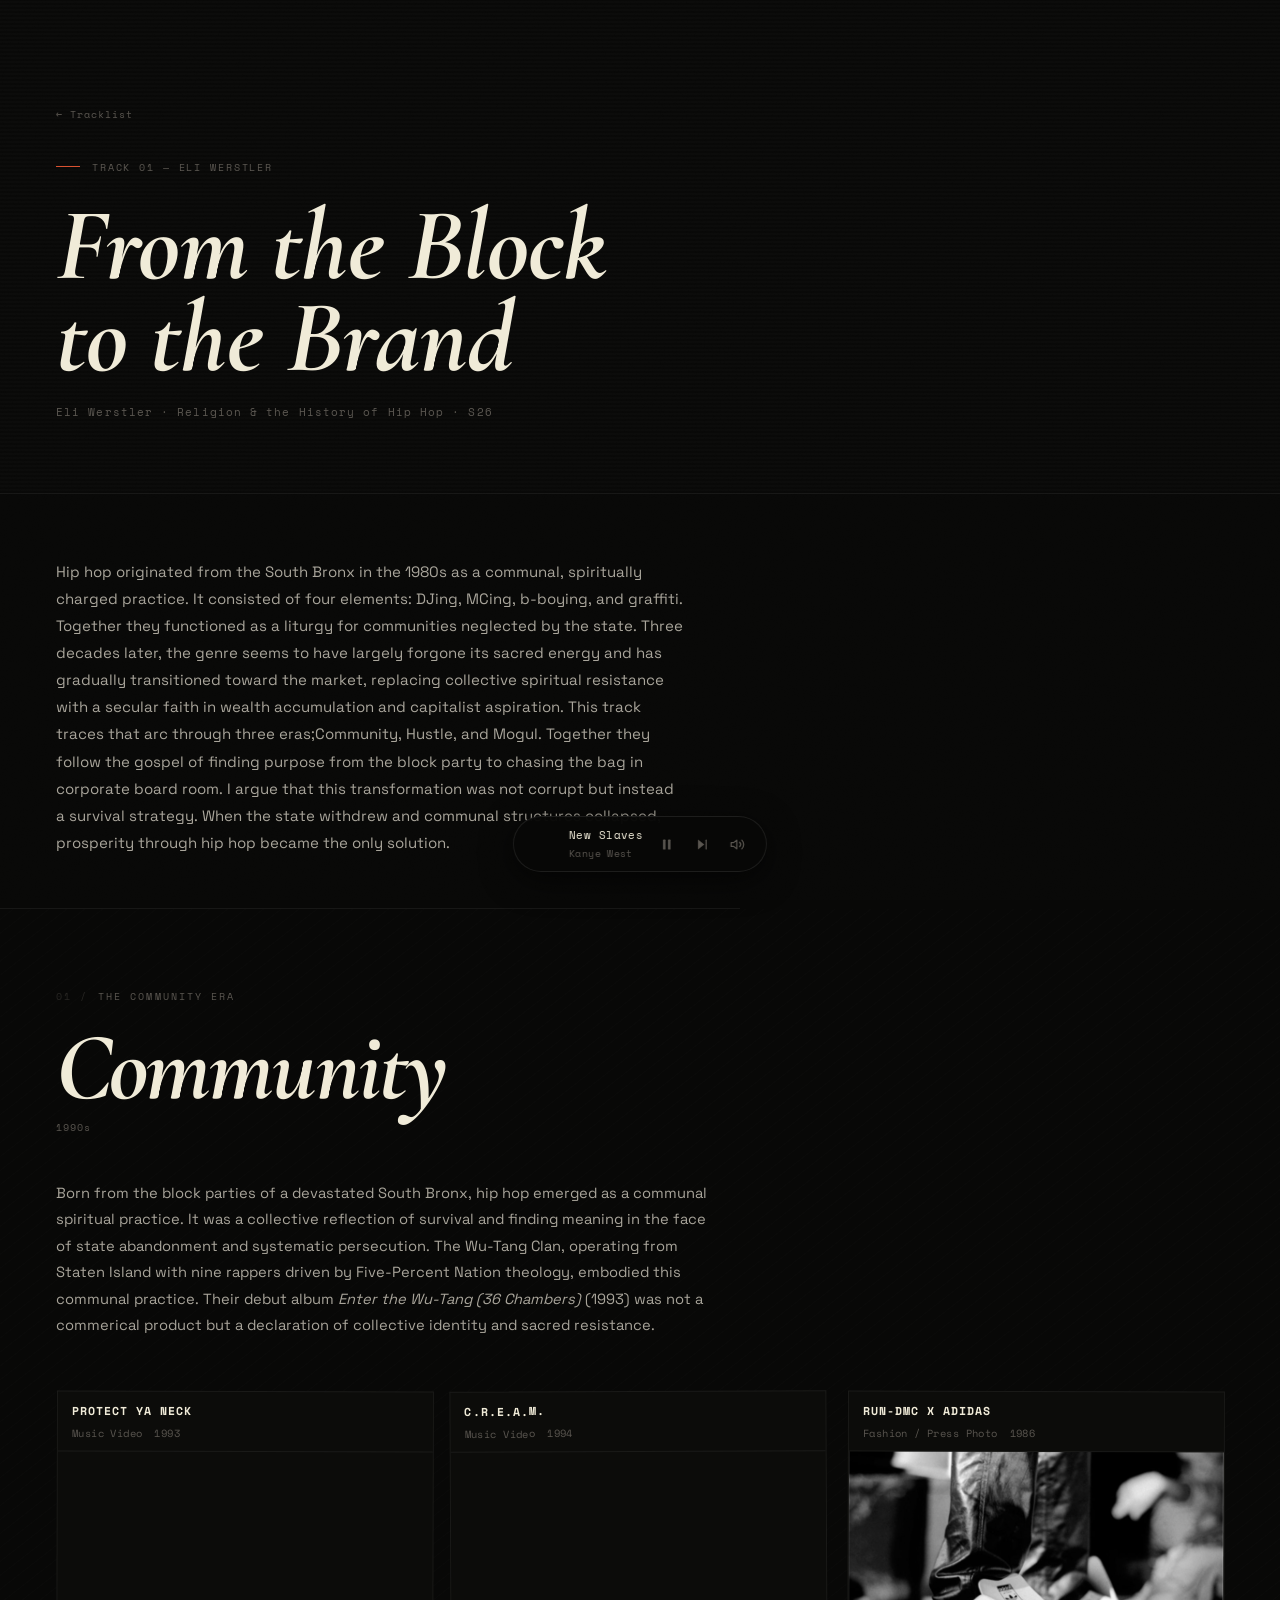
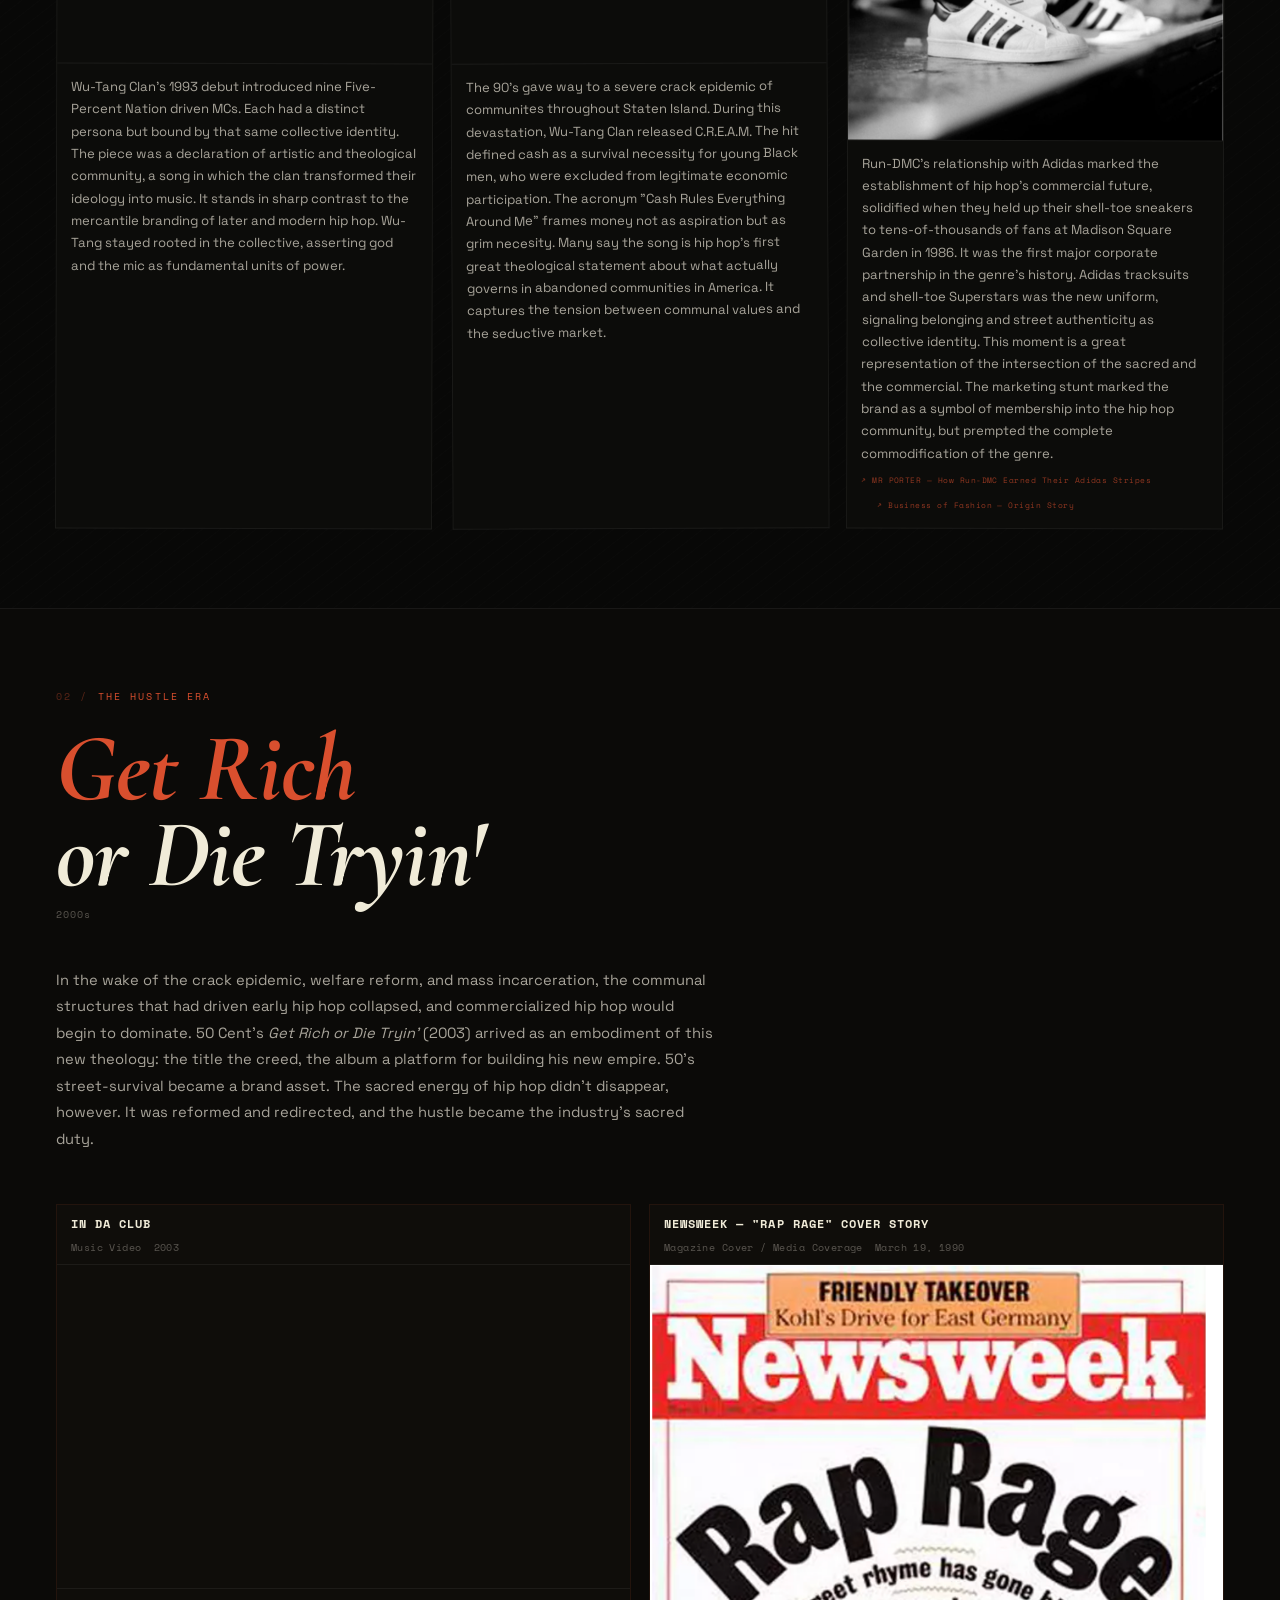
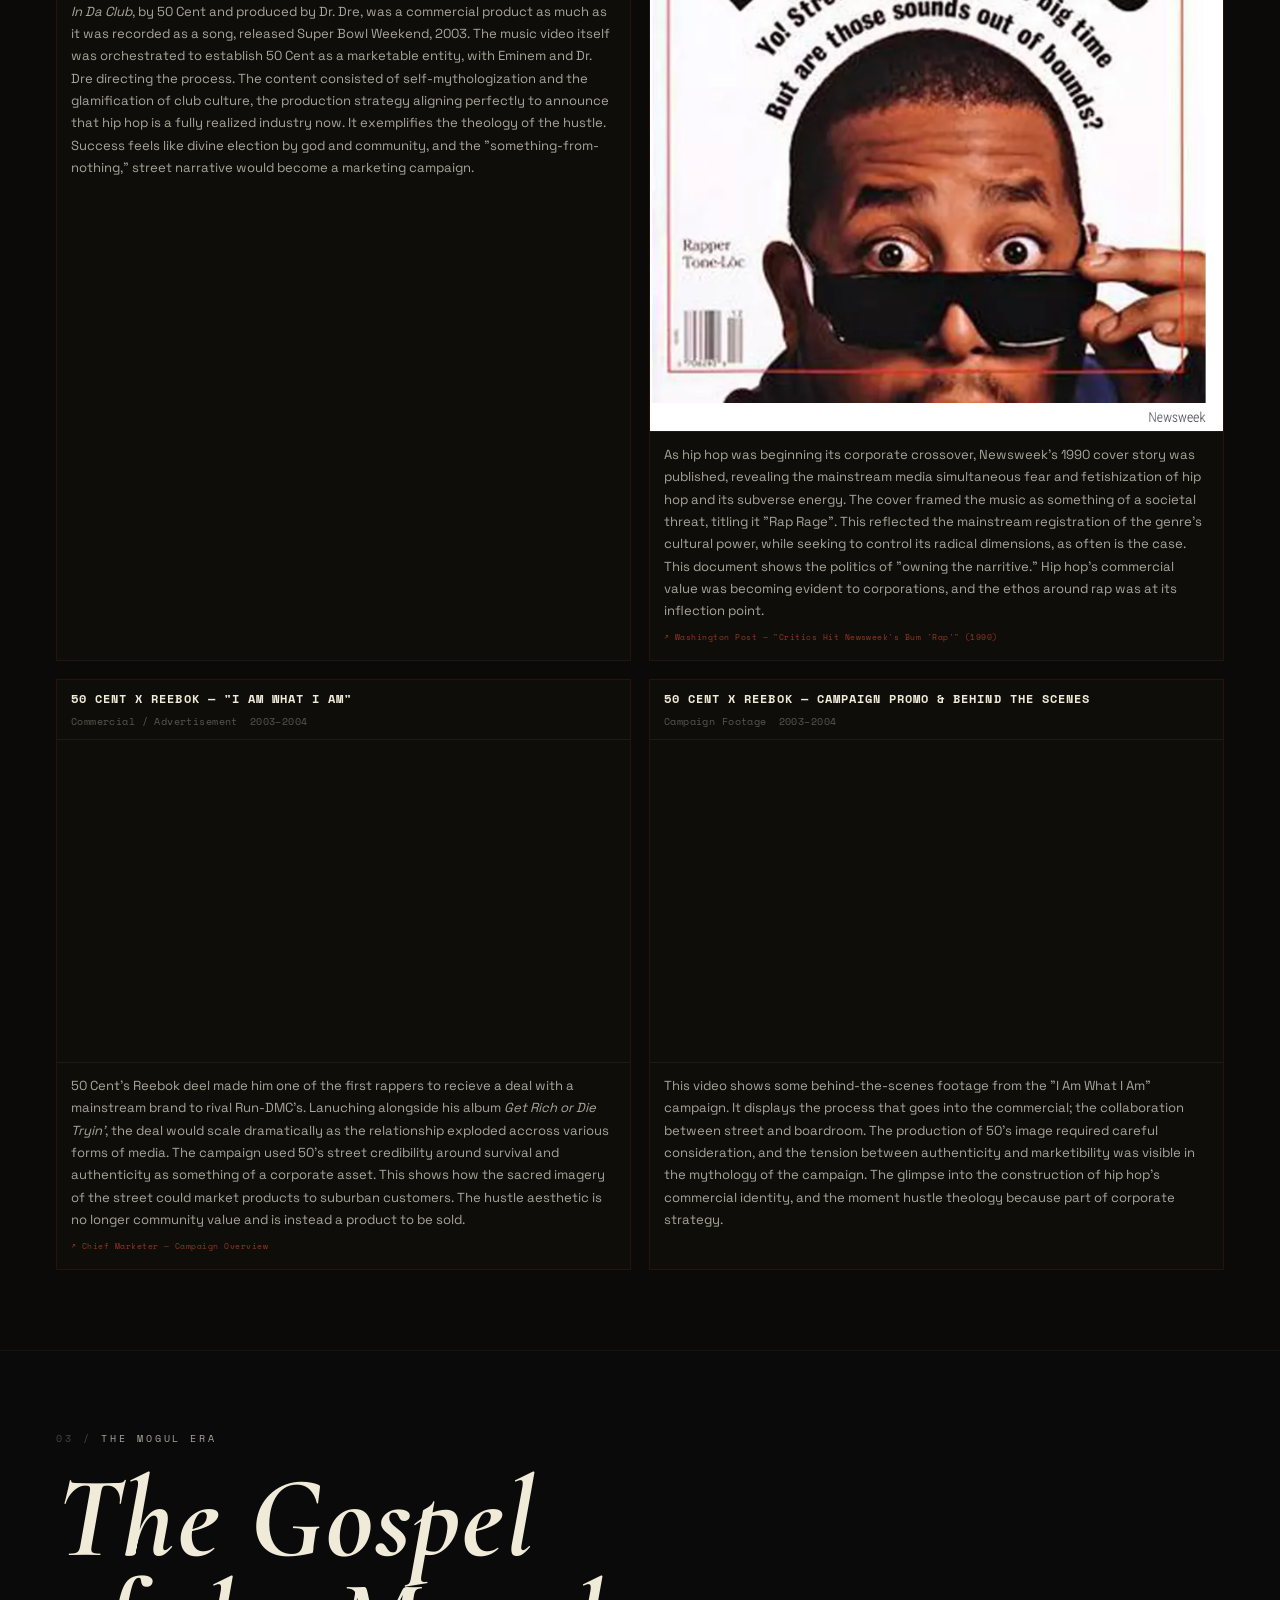
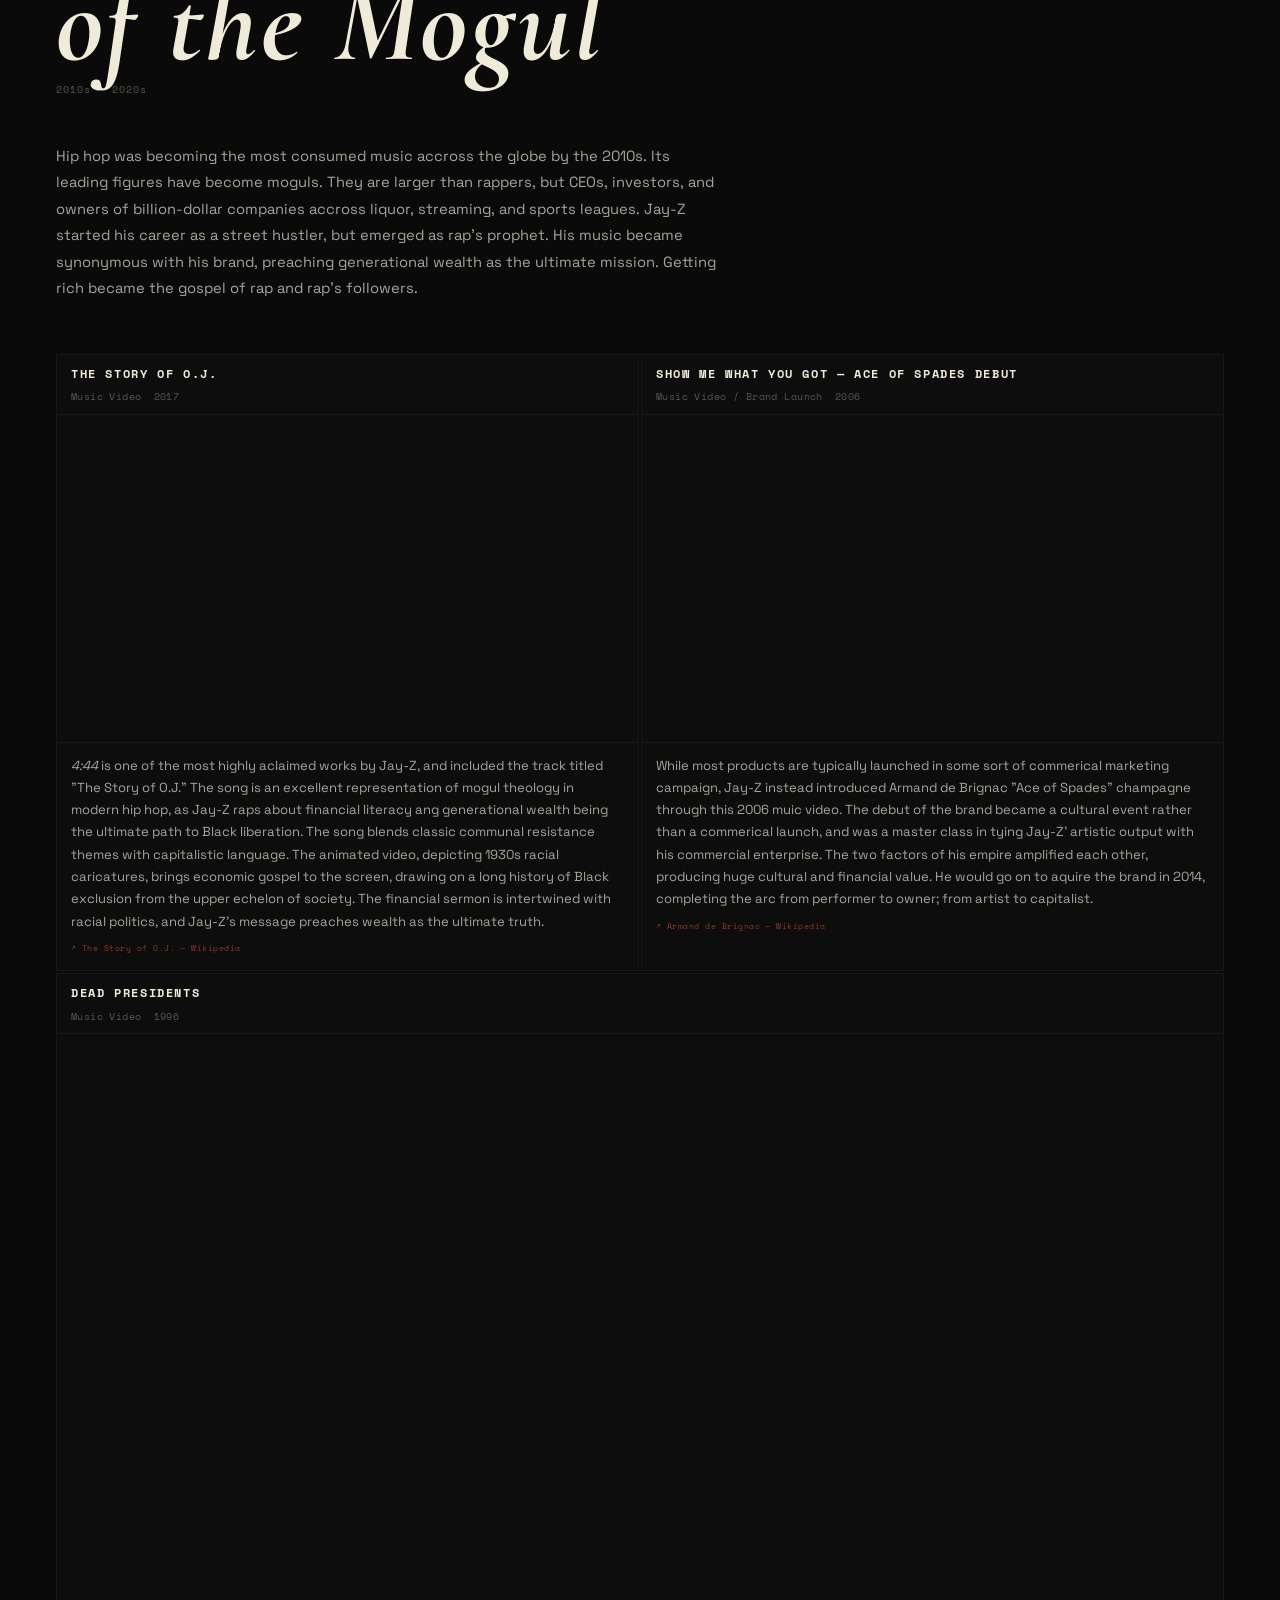
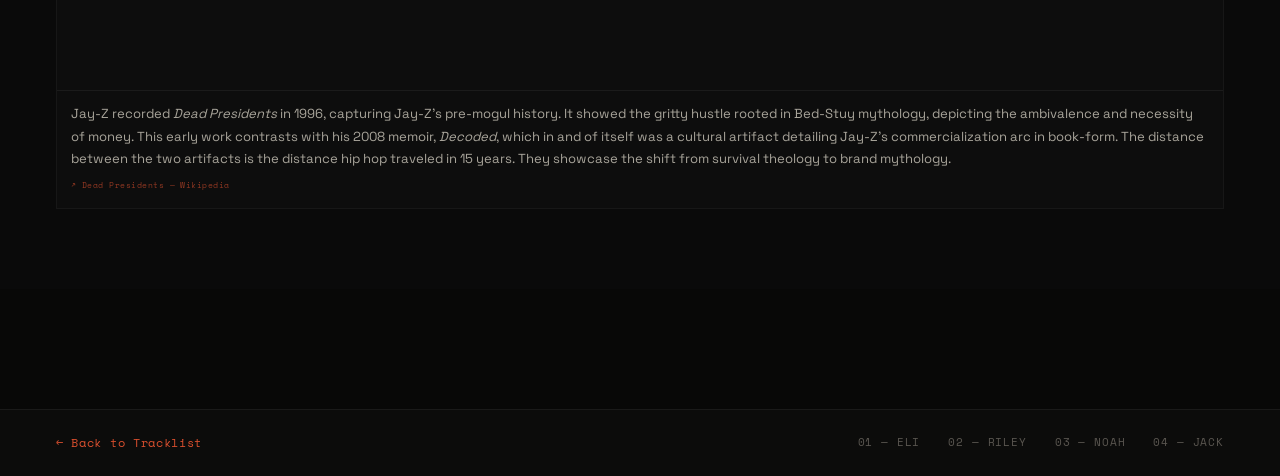
==== eli.html @ 15f06a61 "rewrite" ====
<!DOCTYPE html>
<html lang="en">
<head>
  <meta charset="UTF-8">
  <meta name="viewport" content="width=device-width, initial-scale=1.0">
  <title>Eli Werstler — Value &amp; Values in Hip Hop</title>
  <link rel="preconnect" href="https://fonts.googleapis.com">
  <link rel="preconnect" href="https://fonts.gstatic.com" crossorigin>
  <link href="https://fonts.googleapis.com/css2?family=Cormorant+Garamond:ital,wght@0,400;0,600;0,700;1,300;1,400;1,600;1,700&family=Space+Grotesk:wght@300;400;500;600;700&family=Space+Mono:wght@400;700&display=swap" rel="stylesheet">
  <link rel="stylesheet" href="style.css">
  <link rel="stylesheet" href="eli.css?v=2">
</head>
<body>

  <!-- PAGE HEADER -->
  <header class="chapter-header">
    <a href="index.html" class="nav-back-top">← Tracklist</a>
    <p class="chapter-eyebrow">Track 01 — Eli Werstler</p>
    <h1 class="chapter-title">From the Block<br>to the Brand</h1>
    <p class="chapter-author">Eli Werstler · Religion &amp; the History of Hip Hop · S26</p>
  </header>

  <!-- INTRO -->
  <section class="chapter-intro" style="padding:64px 56px 52px;max-width:740px;border-bottom:1px solid var(--border);">
    <p class="intro-text" style="font-size:0.94em;line-height:1.8;color:var(--text-2);">
      Hip hop originated from the South Bronx in the 1980s as a communal, spiritually charged practice. It consisted of four elements: DJing, MCing, b-boying, and graffiti. Together they functioned as a liturgy for communities neglected by the state. Three decades later, the genre seems to have largely forgone its sacred energy and has gradually transitioned toward the market, replacing collective spiritual resistance with a secular faith in wealth accumulation and capitalist aspiration. This track traces that arc through three eras;Community, Hustle, and Mogul. Together they follow the gospel of finding purpose from the block party to chasing the bag in corporate board room. I argue that this transformation was not corrupt but instead a survival strategy. When the state withdrew and communal structures collapsed, prosperity through hip hop became the only solution.
    </p>
  </section>

  <!-- ERAS CONTAINER -->
  <div class="eras-container">

    <!-- ================================================
         ERA 1 — COMMUNITY (1990s)
         Raw, gritty, street-level
         ================================================ -->
    <section class="era era-community" id="era-community"
             data-audio="audio/era1.mp3"
             data-track-name="C.R.E.A.M."
             data-track-artist="Wu-Tang Clan">

      <p class="era-label"><span class="era-num">01 /</span> The Community Era</p>
      <h2 class="era-heading">Community</h2>
      <p class="era-decade">1990s</p>

      <div class="era-intro">
        <p style="font-size:0.92em;line-height:1.8;color:var(--text-2);">
          Born from the block parties of a devastated South Bronx, hip hop emerged as a communal spiritual practice. It was a collective reflection of survival and finding meaning in the face of state abandonment and systematic persecution. The Wu-Tang Clan, operating from Staten Island with nine rappers driven by Five-Percent Nation theology, embodied this communal practice. Their debut album <em>Enter the Wu-Tang (36 Chambers)</em> (1993) was not a commerical product but a declaration of collective identity and sacred resistance.
        </p>
      </div>

      <div class="era-artifacts">

        <!-- Artifact 1.1 — Protect Ya Neck -->
        <div class="artifact-slot artifact-video">
          <div class="artifact-meta">
            <p class="artifact-title">Protect Ya Neck</p>
            <div class="artifact-sub">
              <span class="artifact-type">Music Video</span>
              <span class="artifact-date">1993</span>
            </div>
          </div>
          <div class="artifact-media">
            <div style="position:relative;padding-bottom:56.25%;height:0;overflow:hidden;">
              <iframe style="position:absolute;top:0;left:0;width:100%;height:100%;"
                src="https://www.youtube.com/embed/zBvq89kugys"
                frameborder="0"
                allow="accelerometer; autoplay; clipboard-write; encrypted-media; gyroscope; picture-in-picture"
                allowfullscreen></iframe>
            </div>
          </div>
          <div class="artifact-annotation">
            <p>Wu-Tang Clan's 1993 debut introduced nine Five-Percent Nation driven MCs. Each had a distinct persona but bound by that same collective identity. The piece was a declaration of artistic and theological community, a song in which the clan transformed their ideology into music. It stands in sharp contrast to the mercantile branding of later and modern hip hop. Wu-Tang stayed rooted in the collective, asserting god and the mic as fundamental units of power.</p>
          </div>
        </div>

        <!-- Artifact 1.2 — C.R.E.A.M. -->
        <div class="artifact-slot artifact-video">
          <div class="artifact-meta">
            <p class="artifact-title">C.R.E.A.M.</p>
            <div class="artifact-sub">
              <span class="artifact-type">Music Video</span>
              <span class="artifact-date">1994</span>
            </div>
          </div>
          <div class="artifact-media">
            <div style="position:relative;padding-bottom:56.25%;height:0;overflow:hidden;">
              <iframe style="position:absolute;top:0;left:0;width:100%;height:100%;"
                src="https://www.youtube.com/embed/PBwAxmrE194"
                frameborder="0"
                allow="accelerometer; autoplay; clipboard-write; encrypted-media; gyroscope; picture-in-picture"
                allowfullscreen></iframe>
            </div>
          </div>
          <div class="artifact-annotation">
            <p>The 90's gave way to a severe crack epidemic of communites throughout Staten Island. During this devastation, Wu-Tang Clan released C.R.E.A.M. The hit defined cash as a survival necessity for young Black men, who were excluded from legitimate economic participation. The acronym "Cash Rules Everything Around Me" frames money not as aspiration but as grim necesity. Many say the song is hip hop's first great theological statement about what actually governs in abandoned communities in America. It captures the tension between communal values and the seductive market.</p>
          </div>
        </div>

        <!-- Artifact 1.3 — Run-DMC x Adidas -->
        <div class="artifact-slot artifact-image">
          <div class="artifact-meta">
            <p class="artifact-title">Run-DMC x Adidas</p>
            <div class="artifact-sub">
              <span class="artifact-type">Fashion / Press Photo</span>
              <span class="artifact-date">1986</span>
            </div>
          </div>
          <div class="artifact-media">
            <img src="eli_images/RunDMCXAdidas.png" alt="Run-DMC wearing Adidas tracksuits and shell-toe Superstars, 1986">
          </div>
          <div class="artifact-annotation">
            <p>Run-DMC's relationship with Adidas marked the establishment of hip hop's commercial future, solidified when they held up their shell-toe sneakers to tens-of-thousands of fans at Madison Square Garden in 1986. It was the first major corporate partnership in the genre's history. Adidas tracksuits and shell-toe Superstars was the new uniform, signaling belonging and street authenticity as collective identity. This moment is a great representation of the intersection of the sacred and the commercial. The marketing stunt marked the brand as a symbol of membership into the hip hop community, but prempted the complete commodification of the genre.</p>
            <a href="https://www.mrporter.com/en-us/journal/lifestyle/how-run-dmc-earned-their-adidas-stripes-826882" class="artifact-ext" target="_blank" rel="noopener">↗ MR PORTER — How Run-DMC Earned Their Adidas Stripes</a>
            <a href="https://www.businessoffashion.com/videos/news-analysis/run-d-m-c-s-adidas-birth-hip-hop-sneaker-culture/" class="artifact-ext" target="_blank" rel="noopener">↗ Business of Fashion — Origin Story</a>
          </div>
        </div>

      </div><!-- /era-artifacts -->
    </section>


    <!-- ================================================
         ERA 2 — HUSTLE (2000s)
         Transitional — energy, ambition, color emerging
         ================================================ -->
    <section class="era era-hustle" id="era-hustle"
             data-audio="audio/era2.mp3"
             data-track-name="In Da Club"
             data-track-artist="50 Cent">

      <p class="era-label"><span class="era-num">02 /</span> The Hustle Era</p>
      <h2 class="era-heading"><em>Get Rich</em><br>or Die Tryin'</h2>
      <p class="era-decade">2000s</p>

      <div class="era-intro">
        <p style="font-size:0.92em;line-height:1.8;color:var(--text-2);">
          In the wake of the crack epidemic, welfare reform, and mass incarceration, the communal structures that had driven early hip hop collapsed, and commercialized hip hop would begin to dominate. 50 Cent's <em>Get Rich or Die Tryin'</em> (2003) arrived as an embodiment of this new theology: the title the creed, the album a platform for building his new empire. 50's street-survival became a brand asset. The sacred energy of hip hop didn't disappear, however. It was reformed and redirected, and the hustle became the industry's sacred duty.
        </p>
      </div>

      <div class="era-artifacts">

        <!-- Artifact 2.1 — In Da Club -->
        <div class="artifact-slot artifact-video">
          <div class="artifact-meta">
            <p class="artifact-title">In Da Club</p>
            <div class="artifact-sub">
              <span class="artifact-type">Music Video</span>
              <span class="artifact-date">2003</span>
            </div>
          </div>
          <div class="artifact-media">
            <div style="position:relative;padding-bottom:56.25%;height:0;overflow:hidden;">
              <iframe style="position:absolute;top:0;left:0;width:100%;height:100%;"
                src="https://www.youtube.com/embed/N250fUEO2Vs"
                frameborder="0"
                allow="accelerometer; autoplay; clipboard-write; encrypted-media; gyroscope; picture-in-picture"
                allowfullscreen></iframe>
            </div>
          </div>
          <div class="artifact-annotation">
            <p><em>In Da Club</em>, by 50 Cent and produced by Dr. Dre, was a commercial product as much as it was recorded as a song, released Super Bowl Weekend, 2003. The music video itself was orchestrated to establish 50 Cent as a marketable entity, with Eminem and Dr. Dre directing the process. The content consisted of self-mythologization and the glamification of club culture, the production strategy aligning perfectly to announce that hip hop is a fully realized industry now. It exemplifies the theology of the hustle. Success feels like divine election by god and community, and the "something-from-nothing," street narrative would become a marketing campaign.</p>
          </div>
        </div>

        <!-- Artifact 2.2 — Newsweek "Rap Rage" Cover -->
        <div class="artifact-slot artifact-image">
          <div class="artifact-meta">
            <p class="artifact-title">Newsweek — "Rap Rage" Cover Story</p>
            <div class="artifact-sub">
              <span class="artifact-type">Magazine Cover / Media Coverage</span>
              <span class="artifact-date">March 19, 1990</span>
            </div>
          </div>
          <div class="artifact-media">
            <img src="eli_images/RapRage.png" alt="Newsweek Rap Rage cover, March 1990">
          </div>
          <div class="artifact-annotation">
            <p>As hip hop was beginning its corporate crossover, Newsweek's 1990 cover story was published, revealing the mainstream media simultaneous fear and fetishization of hip hop and its subverse energy. The cover framed the music as something of a societal threat, titling it "Rap Rage". This reflected the mainstream registration of the genre's cultural power, while seeking to control its radical dimensions, as often is the case. This document shows the politics of "owning the narritive." Hip hop's commercial value was becoming evident to corporations, and the ethos around rap was at its inflection point.</p>
            <a href="https://www.washingtonpost.com/archive/lifestyle/1990/03/28/critics-hit-newsweeks-bum-rap/b44b6617-186d-47e4-908c-7482ee512b22/" class="artifact-ext" target="_blank" rel="noopener">↗ Washington Post — "Critics Hit Newsweek's Bum 'Rap'" (1990)</a>
          </div>
        </div>

        <!-- Artifact 2.3 — Reebok "I Am What I Am" Commercial -->
        <div class="artifact-slot artifact-video">
          <div class="artifact-meta">
            <p class="artifact-title">50 Cent x Reebok — "I Am What I Am"</p>
            <div class="artifact-sub">
              <span class="artifact-type">Commercial / Advertisement</span>
              <span class="artifact-date">2003–2004</span>
            </div>
          </div>
          <div class="artifact-media">
            <div style="position:relative;padding-bottom:56.25%;height:0;overflow:hidden;">
              <iframe style="position:absolute;top:0;left:0;width:100%;height:100%;"
                src="https://www.youtube.com/embed/DM1dl4wQi88"
                frameborder="0"
                allow="accelerometer; autoplay; clipboard-write; encrypted-media; gyroscope; picture-in-picture"
                allowfullscreen></iframe>
            </div>
          </div>
          <div class="artifact-annotation">
            <p>50 Cent's Reebok deel made him one of the first rappers to recieve a deal with a mainstream brand to rival Run-DMC's. Lanuching alongside his album <em>Get Rich or Die Tryin'</em>, the deal would scale dramatically as the relationship exploded accross various forms of media. The campaign used 50's street credibility around survival and authenticity as something of a corporate asset. This shows how the sacred imagery of the street could market products to suburban customers. The hustle aesthetic is no longer community value and is instead a product to be sold.</p>
            <a href="https://www.chiefmarketer.com/reebok-launches-i-am-what-i-am-campaign/" class="artifact-ext" target="_blank" rel="noopener">↗ Chief Marketer — Campaign Overview</a>
          </div>
        </div>

        <!-- Artifact 2.4 — Reebok BTS / Promo Footage -->
        <div class="artifact-slot artifact-video">
          <div class="artifact-meta">
            <p class="artifact-title">50 Cent x Reebok — Campaign Promo &amp; Behind the Scenes</p>
            <div class="artifact-sub">
              <span class="artifact-type">Campaign Footage</span>
              <span class="artifact-date">2003–2004</span>
            </div>
          </div>
          <div class="artifact-media">
            <div style="position:relative;padding-bottom:56.25%;height:0;overflow:hidden;">
              <iframe style="position:absolute;top:0;left:0;width:100%;height:100%;"
                src="https://www.youtube.com/embed/1NtPL6DxCqs"
                frameborder="0"
                allow="accelerometer; autoplay; clipboard-write; encrypted-media; gyroscope; picture-in-picture"
                allowfullscreen></iframe>
            </div>
          </div>
          <div class="artifact-annotation">
            <p>This video shows some behind-the-scenes footage from the "I Am What I Am" campaign. It displays the process that goes into the commercial; the collaboration between street and boardroom. The production of 50's image required careful consideration, and the tension between authenticity and marketibility was visible in the mythology of the campaign. The glimpse into the construction of hip hop's commercial identity, and the moment hustle theology because part of corporate strategy.</p>
          </div>
        </div>

      </div><!-- /era-artifacts -->
    </section>


    <!-- ================================================
         ERA 3 — MOGUL (2010s–2020s)
         Sleek, corporate, polished — page has commercialized
         ================================================ -->
    <section class="era era-mogul" id="era-mogul"
             data-audio="audio/era3.mp3"
             data-track-name="The Story of O.J."
             data-track-artist="Jay-Z">

      <p class="era-label"><span class="era-num">03 /</span> The Mogul Era</p>
      <h2 class="era-heading">The Gospel<br>of the Mogul</h2>
      <p class="era-decade">2010s – 2020s</p>

      <div class="era-intro">
        <p style="font-size:0.92em;line-height:1.8;color:var(--text-2);">
          Hip hop was becoming the most consumed music accross the globe by the 2010s. Its leading figures have become moguls. They are larger than rappers, but CEOs, investors, and owners of billion-dollar companies accross liquor, streaming, and sports leagues. Jay-Z started his career as a street hustler, but emerged as rap's prophet. His music became synonymous with his brand, preaching generational wealth as the ultimate mission. Getting rich became the gospel of rap and rap's followers.
        </p>
      </div>

      <div class="era-artifacts">

        <!-- Artifact 3.1 — The Story of O.J. -->
        <div class="artifact-slot artifact-video">
          <div class="artifact-meta">
            <p class="artifact-title">The Story of O.J.</p>
            <div class="artifact-sub">
              <span class="artifact-type">Music Video</span>
              <span class="artifact-date">2017</span>
            </div>
          </div>
          <div class="artifact-media">
            <div style="position:relative;padding-bottom:56.25%;height:0;overflow:hidden;">
              <iframe style="position:absolute;top:0;left:0;width:100%;height:100%;"
                src="https://www.youtube.com/embed/RM7lw0Ovzq0"
                frameborder="0"
                allow="accelerometer; autoplay; clipboard-write; encrypted-media; gyroscope; picture-in-picture"
                allowfullscreen></iframe>
            </div>
          </div>
          <div class="artifact-annotation">
            <p><em>4:44</em> is one of the most highly aclaimed works by Jay-Z, and included the track titled "The Story of O.J." The song is an excellent representation of mogul theology in modern hip hop, as Jay-Z raps about financial literacy ang generational wealth being the ultimate path to Black liberation. The song blends classic communal resistance themes with capitalistic language. The animated video, depicting 1930s racial caricatures, brings economic gospel to the screen, drawing on a long history of Black exclusion from the upper echelon of society. The financial sermon is intertwined with racial politics, and Jay-Z's message preaches wealth as the ultimate truth.</p>
            <a href="https://en.wikipedia.org/wiki/The_Story_of_O.J." class="artifact-ext" target="_blank" rel="noopener">↗ The Story of O.J. — Wikipedia</a>
          </div>
        </div>

        <!-- Artifact 3.2 — "Show Me What You Got" / Ace of Spades debut -->
        <div class="artifact-slot artifact-video">
          <div class="artifact-meta">
            <p class="artifact-title">Show Me What You Got — Ace of Spades Debut</p>
            <div class="artifact-sub">
              <span class="artifact-type">Music Video / Brand Launch</span>
              <span class="artifact-date">2006</span>
            </div>
          </div>
          <div class="artifact-media">
            <div style="position:relative;padding-bottom:56.25%;height:0;overflow:hidden;">
              <iframe style="position:absolute;top:0;left:0;width:100%;height:100%;"
                src="https://www.youtube.com/embed/FS4U-HAHwps"
                frameborder="0"
                allow="accelerometer; autoplay; clipboard-write; encrypted-media; gyroscope; picture-in-picture"
                allowfullscreen></iframe>
            </div>
          </div>
          <div class="artifact-annotation">
            <p>While most products are typically launched in some sort of commerical marketing campaign, Jay-Z instead introduced Armand de Brignac "Ace of Spades" champagne through this 2006 muic video. The debut of the brand became a cultural event rather than a commerical launch, and was a master class in tying Jay-Z' artistic output with his commercial enterprise. The two factors of his empire amplified each other, producing huge cultural and financial value. He would go on to aquire the brand in 2014, completing the arc from performer to owner; from artist to capitalist.</p>
            <a href="https://en.wikipedia.org/wiki/Armand_de_Brignac" class="artifact-ext" target="_blank" rel="noopener">↗ Armand de Brignac — Wikipedia</a>
          </div>
        </div>

        <!-- Artifact 3.3 — Dead Presidents -->
        <div class="artifact-slot artifact-video" style="grid-column: 1 / -1;">
          <div class="artifact-meta">
            <p class="artifact-title">Dead Presidents</p>
            <div class="artifact-sub">
              <span class="artifact-type">Music Video</span>
              <span class="artifact-date">1996</span>
            </div>
          </div>
          <div class="artifact-media">
            <div style="position:relative;padding-bottom:56.25%;height:0;overflow:hidden;">
              <iframe style="position:absolute;top:0;left:0;width:100%;height:100%;"
                src="https://www.youtube.com/embed/hCKXOgHmWhQ"
                frameborder="0"
                allow="accelerometer; autoplay; clipboard-write; encrypted-media; gyroscope; picture-in-picture"
                allowfullscreen></iframe>
            </div>
          </div>
          <div class="artifact-annotation">
            <p> Jay-Z recorded <em>Dead Presidents</em> in 1996, capturing Jay-Z's pre-mogul history. It showed the gritty hustle rooted in Bed-Stuy mythology, depicting the ambivalence and necessity of money. This early work contrasts with his 2008 memoir, <em>Decoded</em>, which in and of itself was a cultural artifact detailing Jay-Z's commercialization arc in book-form. The distance between the two artifacts is the distance hip hop traveled in 15 years. They showcase the shift from survival theology to brand mythology. </p>
            <a href="https://en.wikipedia.org/wiki/Dead_Presidents_(song)" class="artifact-ext" target="_blank" rel="noopener">↗ Dead Presidents — Wikipedia</a>
          </div>
        </div>

      </div><!-- /era-artifacts -->
    </section>

  </div><!-- /eras-container -->

  <!-- CHAPTER FOOTER -->
  <script src="player.js?v=7"></script>
  <footer class="chapter-footer">
    <a href="index.html" class="back-link">← Back to Tracklist</a>
    <nav class="peer-links" aria-label="Chapter navigation">
      <a href="eli.html"   class="current-page">01 — Eli</a>
      <a href="riley.html">02 — Riley</a>
      <a href="noah.html"> 03 — Noah</a>
      <a href="jack.html"> 04 — Jack</a>
    </nav>
  </footer>

</body>
</html>
---- style.css ----
@import url('https://fonts.googleapis.com/css2?family=Cormorant+Garamond:ital,wght@0,400;0,600;0,700;1,300;1,400;1,600;1,700&family=Space+Grotesk:wght@300;400;500;600;700&family=Space+Mono:wght@400;700&display=swap');

/* ================================================================
   GLOBAL — Value and Values in Hip Hop
   ================================================================ */

[hidden] { display: none !important; }

:root {
  --accent:      #D94F2E;
  --bg:          #080807;
  --bg-raised:   #0C0C0B;
  --bg-card:     #101010;
  --text:        #F0EBD8;
  --text-2:      #A8A49A;
  --text-3:      #5A5650;
  --text-4:      #2C2B28;
  --border:      rgba(255,255,255,0.06);
  --border-2:    rgba(255,255,255,0.11);

  /* Placeholder — warm amber, intentional, not clinical */
  --ph-bg:     rgba(255, 210, 90, 0.035);
  --ph-border: rgba(255, 210, 90, 0.2);
  --ph-text:   rgba(255, 200, 70, 0.55);

  --serif:  'Cormorant Garamond', 'Georgia', serif;
  --sans:   'Space Grotesk', system-ui, sans-serif;
  --mono:   'Space Mono', 'Courier New', monospace;
}

*, *::before, *::after { margin: 0; padding: 0; box-sizing: border-box; }

html { scroll-behavior: smooth; font-size: 16px; }

body {
  background: var(--bg);
  color: var(--text);
  font-family: var(--sans);
  font-weight: 400;
  line-height: 1.6;
  overflow-x: hidden;
  -webkit-font-smoothing: antialiased;
}

/* ---- Film grain overlay ---- */
body::after {
  content: '';
  position: fixed;
  inset: 0;
  background-image: url("data:image/svg+xml,%3Csvg xmlns='http://www.w3.org/2000/svg' width='250' height='250'%3E%3Cfilter id='g'%3E%3CfeTurbulence type='fractalNoise' baseFrequency='0.88' numOctaves='4' stitchTiles='stitch'/%3E%3CfeColorMatrix type='saturate' values='0'/%3E%3C/filter%3E%3Crect width='100%25' height='100%25' filter='url(%23g)'/%3E%3C/svg%3E");
  opacity: 0.038;
  pointer-events: none;
  z-index: 9998;
  mix-blend-mode: overlay;
}

a { color: inherit; text-decoration: none; }
img { max-width: 100%; height: auto; display: block; }
button { cursor: pointer; font-family: inherit; }

/* ================================================================
   TYPOGRAPHY
   ================================================================ */

.t-display {
  font-family: var(--serif);
  font-style: italic;
  font-weight: 700;
  line-height: 0.92;
  letter-spacing: -0.01em;
}

.t-label {
  font-family: var(--mono);
  font-size: 0.68em;
  letter-spacing: 0.14em;
  text-transform: uppercase;
}

/* ================================================================
   PLACEHOLDER SYSTEM
   ================================================================ */

.ph {
  background: var(--ph-bg);
  border: 1px dashed var(--ph-border);
  color: var(--ph-text);
  padding: 1px 7px;
  border-radius: 2px;
  font-family: var(--mono);
  font-size: 0.7em;
  font-style: normal;
  display: inline-block;
  line-height: 1.6;
}

.ph-block {
  background: var(--ph-bg);
  border: 1px dashed var(--ph-border);
  color: var(--ph-text);
  padding: 12px 16px;
  border-radius: 2px;
  font-family: var(--mono);
  font-size: 0.7em;
  font-style: normal;
  display: block;
  width: 100%;
  text-align: center;
  line-height: 1.7;
}

.ph-tall  { min-height: 64px;  display: flex; align-items: center; justify-content: center; }
.ph-xl    { min-height: 110px; display: flex; align-items: center; justify-content: center; }

/* ================================================================
   ARTIFACT SLOT — shared component
   ================================================================ */

.artifact-slot {
  background: var(--bg-card);
  border: 1px solid var(--border);
  overflow: hidden;
  display: flex;
  flex-direction: column;
}

.artifact-meta {
  padding: 10px 14px 9px;
  border-bottom: 1px solid var(--border);
}

.artifact-title {
  font-family: var(--mono);
  font-size: 0.72em;
  font-weight: 700;
  text-transform: uppercase;
  letter-spacing: 0.09em;
  color: var(--text);
  margin-bottom: 5px;
}

.artifact-sub {
  display: flex;
  gap: 12px;
  flex-wrap: wrap;
}

.artifact-type,
.artifact-date {
  font-family: var(--mono);
  font-size: 0.65em;
  color: var(--text-3);
  letter-spacing: 0.04em;
}

/* ---- Media ---- */

.artifact-media { position: relative; }

.video-wrapper {
  position: relative;
  padding-bottom: 56.25%;
  height: 0;
  overflow: hidden;
  background: #050505;
}

.video-wrapper iframe {
  position: absolute;
  inset: 0;
  width: 100%;
  height: 100%;
  border: none;
}

.artifact-video .media-placeholder {
  background: #090909;
  border: 1px dashed var(--ph-border);
  aspect-ratio: 16/9;
  display: flex;
  flex-direction: column;
  align-items: center;
  justify-content: center;
  gap: 10px;
  color: var(--ph-text);
  font-family: var(--mono);
  font-size: 0.68em;
  text-align: center;
  padding: 24px;
}

.artifact-video .media-placeholder::before {
  content: '▶';
  font-size: 2em;
  opacity: 0.22;
}

.artifact-image .media-placeholder {
  background: #090909;
  border: 1px dashed var(--ph-border);
  aspect-ratio: 4/3;
  display: flex;
  flex-direction: column;
  align-items: center;
  justify-content: center;
  gap: 10px;
  color: var(--ph-text);
  font-family: var(--mono);
  font-size: 0.68em;
  text-align: center;
  padding: 24px;
}

.artifact-image .media-placeholder::before {
  content: '◻';
  font-size: 2em;
  opacity: 0.18;
}

.artifact-annotation {
  padding: 12px 14px;
  font-size: 0.82em;
  color: var(--text-2);
  line-height: 1.7;
  border-top: 1px solid var(--border);
}

/* ================================================================
   CHAPTER TOP NAV
   ================================================================ */

.nav-back-top {
  display: inline-flex;
  align-items: center;
  gap: 7px;
  font-family: var(--mono);
  font-size: 0.65rem;
  letter-spacing: 0.1em;
  color: var(--text-3);
  text-decoration: none;
  margin-bottom: 36px;
  transition: color 0.2s;
  position: relative;
  z-index: 1;
}
.nav-back-top:hover { color: var(--text); }

/* ================================================================
   CHAPTER FOOTER NAV
   ================================================================ */

.chapter-footer {
  margin-top: 120px;
  border-top: 1px solid var(--border);
  background: var(--bg-raised);
  padding: 24px 56px;
  display: flex;
  align-items: center;
  justify-content: space-between;
  flex-wrap: wrap;
  gap: 16px;
}

.chapter-footer .back-link {
  font-family: var(--mono);
  font-size: 0.72em;
  color: var(--accent);
  letter-spacing: 0.06em;
  transition: opacity 0.2s;
}

.chapter-footer .back-link:hover { opacity: 0.6; }

.chapter-footer .peer-links {
  display: flex;
  gap: 28px;
  flex-wrap: wrap;
}

.chapter-footer .peer-links a {
  font-family: var(--mono);
  font-size: 0.66em;
  color: var(--text-3);
  letter-spacing: 0.08em;
  text-transform: uppercase;
  transition: color 0.2s;
}

.chapter-footer .peer-links a:hover,
.chapter-footer .peer-links a.here { color: var(--text); }

/* ================================================================
   SCROLL MUSIC PLAYER
   ================================================================ */

.sp {
  position: fixed;
  bottom: 28px;
  left: 50%;
  transform: translateX(-50%) translateY(16px);
  opacity: 0;
  transition:
    transform 0.5s cubic-bezier(0.16, 1, 0.3, 1),
    opacity   0.5s ease;
  pointer-events: none;
  z-index: 9999;

  display: flex;
  align-items: center;
  gap: 14px;

  background: rgba(8,8,7,0.94);
  backdrop-filter: blur(20px) saturate(180%);
  -webkit-backdrop-filter: blur(20px) saturate(180%);
  border: 1px solid rgba(255,255,255,0.09);
  border-radius: 100px;
  padding: 10px 18px 10px 14px;
  white-space: nowrap;
  box-shadow: 0 8px 32px rgba(0,0,0,0.6);
}

.sp.sp-on {
  transform: translateX(-50%) translateY(0);
  opacity: 1;
  pointer-events: all;
}

/* Waveform */
.sp-wave {
  display: flex;
  align-items: center;
  gap: 3px;
  height: 20px;
}

.sp-wave span {
  display: block;
  width: 3px;
  background: var(--accent);
  border-radius: 2px;
  animation: sp-pulse 1.3s ease-in-out infinite;
}

.sp-wave span:nth-child(1) { animation-delay: 0.00s; }
.sp-wave span:nth-child(2) { animation-delay: 0.16s; }
.sp-wave span:nth-child(3) { animation-delay: 0.32s; }
.sp-wave span:nth-child(4) { animation-delay: 0.16s; }
.sp-wave span:nth-child(5) { animation-delay: 0.00s; }

@keyframes sp-pulse {
  0%, 100% { height: 4px;  opacity: 0.4; }
  50%       { height: 18px; opacity: 1;   }
}

.sp.sp-muted .sp-wave span,
.sp.sp-missing .sp-wave span,
.sp.sp-paused .sp-wave span {
  animation-play-state: paused;
  height: 4px;
  opacity: 0.25;
}

/* Info */
.sp-info { display: flex; flex-direction: column; gap: 1px; }

.sp-name {
  font-family: var(--mono);
  font-size: 0.68em;
  color: var(--text);
  letter-spacing: 0.04em;
  max-width: 200px;
  overflow: hidden;
  text-overflow: ellipsis;
}

.sp-artist {
  font-family: var(--mono);
  font-size: 0.6em;
  color: var(--text-3);
  letter-spacing: 0.04em;
  max-width: 200px;
  overflow: hidden;
  text-overflow: ellipsis;
}

/* Button */
.sp-hidden { display: none !important; }

.sp-btn {
  background: none;
  border: none;
  color: var(--text-3);
  display: flex;
  align-items: center;
  padding: 3px;
  transition: color 0.2s;
}

.sp-btn:hover { color: var(--text); }
.sp.sp-muted .sp-btn { color: var(--text-4); }

/* ================================================================
   RESPONSIVE
   ================================================================ */

@media (max-width: 900px) {
  .chapter-footer { padding: 20px 28px; flex-direction: column; align-items: flex-start; gap: 14px; }
}

@media (max-width: 600px) {
  .chapter-footer { padding: 18px 20px; }
  .chapter-footer .peer-links { gap: 16px; }
}
---- eli.css ----
/* ================================================================
   ELI WERSTLER — From the Block to the Brand
   The page commercializes as you scroll.
   Era 1: compressed, rough, underground.
   Era 2: kinetic, hustle energy.
   Era 3: sleek, spacious, corporate.
   ================================================================ */

.chapter-header {
  padding: 100px 56px 72px;
  border-bottom: 1px solid var(--border);
  position: relative;
  overflow: hidden;
  background: var(--bg);
}

/* Scan-line texture on header */
.chapter-header::before {
  content: '';
  position: absolute;
  inset: 0;
  background: repeating-linear-gradient(
    0deg, transparent, transparent 2px,
    rgba(255,255,255,0.011) 2px, rgba(255,255,255,0.011) 4px
  );
  pointer-events: none;
}

.chapter-eyebrow {
  font-family: var(--mono);
  font-size: 0.65em;
  letter-spacing: 0.18em;
  text-transform: uppercase;
  color: var(--text-3);
  margin-bottom: 24px;
  display: flex;
  align-items: center;
  gap: 12px;
}
.chapter-eyebrow::before {
  content: '';
  display: block;
  width: 24px;
  height: 1px;
  background: var(--accent);
}

.chapter-title {
  font-family: var(--serif);
  font-style: italic;
  font-weight: 700;
  font-size: clamp(3rem, 8vw, 7rem);
  line-height: 0.9;
  letter-spacing: -0.01em;
  color: var(--text);
  margin-bottom: 20px;
  max-width: 860px;
}

.chapter-author {
  font-family: var(--mono);
  font-size: 0.68em;
  color: var(--text-3);
  letter-spacing: 0.1em;
}

/* ── Era sections ─────────────────────────────────────────── */

.era {
  padding: 80px 56px;
  position: relative;
  transition: background 0.4s;
}

.era + .era { border-top: 1px solid var(--border); }

.era-label {
  font-family: var(--mono);
  font-size: 0.64em;
  letter-spacing: 0.2em;
  text-transform: uppercase;
  margin-bottom: 20px;
  display: flex;
  align-items: center;
  gap: 10px;
}

.era-num { opacity: 0.38; }

.era-heading {
  font-family: var(--serif);
  font-style: italic;
  font-weight: 700;
  font-size: clamp(3rem, 7.5vw, 6.5rem);
  line-height: 0.9;
  letter-spacing: -0.01em;
  margin-bottom: 8px;
}

.era-decade {
  font-family: var(--mono);
  font-size: 0.64em;
  letter-spacing: 0.1em;
  color: var(--text-3);
  margin-bottom: 44px;
}

.era-intro {
  margin-bottom: 52px;
  max-width: 660px;
}

.era-artifacts { display: grid; gap: 18px; }

/* ================================================================
   ERA 1 — COMMUNITY (1990s)
   Raw, tight, underground. Slight rotation, compressed feel.
   ================================================================ */

.era-community {
  background: var(--bg);
}

/* Diagonal grain texture */
.era-community::before {
  content: '';
  position: absolute;
  inset: 0;
  background: repeating-linear-gradient(
    -38deg, transparent, transparent 10px,
    rgba(255,255,255,0.006) 10px, rgba(255,255,255,0.006) 11px
  );
  pointer-events: none;
}

.era-community .era-label  { color: var(--text-3); }
.era-community .era-heading {
  letter-spacing: -0.03em;
  color: var(--text);
}

.era-community .era-artifacts {
  grid-template-columns: repeat(3, 1fr);
}

.era-community .artifact-slot { background: #0C0C0A; }

/* Slightly off-kilter — the street has no straight lines */
.era-community .artifact-slot:nth-child(2n)   { transform: rotate(-0.25deg); }
.era-community .artifact-slot:nth-child(2n+1) { transform: rotate( 0.15deg); }

/* ================================================================
   ERA 2 — HUSTLE (2000s)
   Energy, ambition. Accent color starts asserting.
   ================================================================ */

.era-hustle { background: #0B0A08; }

.era-hustle .era-label  { color: var(--accent); }
.era-hustle .era-heading {
  color: var(--text);
}
.era-hustle .era-heading em {
  font-style: italic;
  color: var(--accent);
}

.era-hustle .era-artifacts {
  grid-template-columns: repeat(2, 1fr);
}

.era-hustle .artifact-slot {
  background: #0F0D0A;
  border-color: rgba(217,79,46,0.1);
}

/* ================================================================
   ERA 3 — MOGUL (2010s–2020s)
   Clean. Corporate. Spacious. The page has been acquired.
   ================================================================ */

.era-mogul {
  background: #0A0A0A;
  border-top-color: rgba(255,255,255,0.04) !important;
}

.era-mogul .era-label {
  color: var(--text-2);
  letter-spacing: 0.28em;
}

.era-mogul .era-heading {
  font-size: clamp(3rem, 9vw, 8rem);
  letter-spacing: 0.02em;
  color: var(--text);
}

.era-mogul .era-artifacts {
  grid-template-columns: repeat(2, 1fr);
  gap: 2px;
}

.era-mogul .artifact-slot {
  border-color: rgba(255,255,255,0.042);
  background: #0D0D0D;
  border-radius: 0;
}

.era-mogul .artifact-title { letter-spacing: 0.14em; }

/* Smooth background gradient across the whole eras container */
.eras-container {
  background: linear-gradient(to bottom, var(--bg) 0%, #0B0A08 50%, #0A0A0A 100%);
}

/* ── External source links ────────────────────────────────── */

.artifact-ext {
  display: inline-block;
  margin-top: 9px;
  font-family: var(--mono);
  font-size: 0.6em;
  letter-spacing: 0.06em;
  color: var(--accent);
  opacity: 0.65;
  text-decoration: none;
  border-bottom: 1px solid transparent;
  transition: opacity 0.2s, border-color 0.2s;
}
.artifact-ext:hover { opacity: 1; border-bottom-color: var(--accent); }
.artifact-ext + .artifact-ext { margin-left: 16px; }

/* ── Responsive ───────────────────────────────────────────── */

@media (max-width: 900px) {
  .chapter-header, .era { padding-left: 28px; padding-right: 28px; }
  .era-community .era-artifacts { grid-template-columns: repeat(2, 1fr); }
  .era-mogul .era-artifacts { grid-template-columns: 1fr; }
}

@media (max-width: 600px) {
  .chapter-header { padding-top: 60px; padding-bottom: 48px; }
  .era { padding-top: 56px; padding-bottom: 56px; }
  .era-community .era-artifacts,
  .era-hustle .era-artifacts { grid-template-columns: 1fr; }
  .era-community .artifact-slot:nth-child(n) { transform: none; }
}
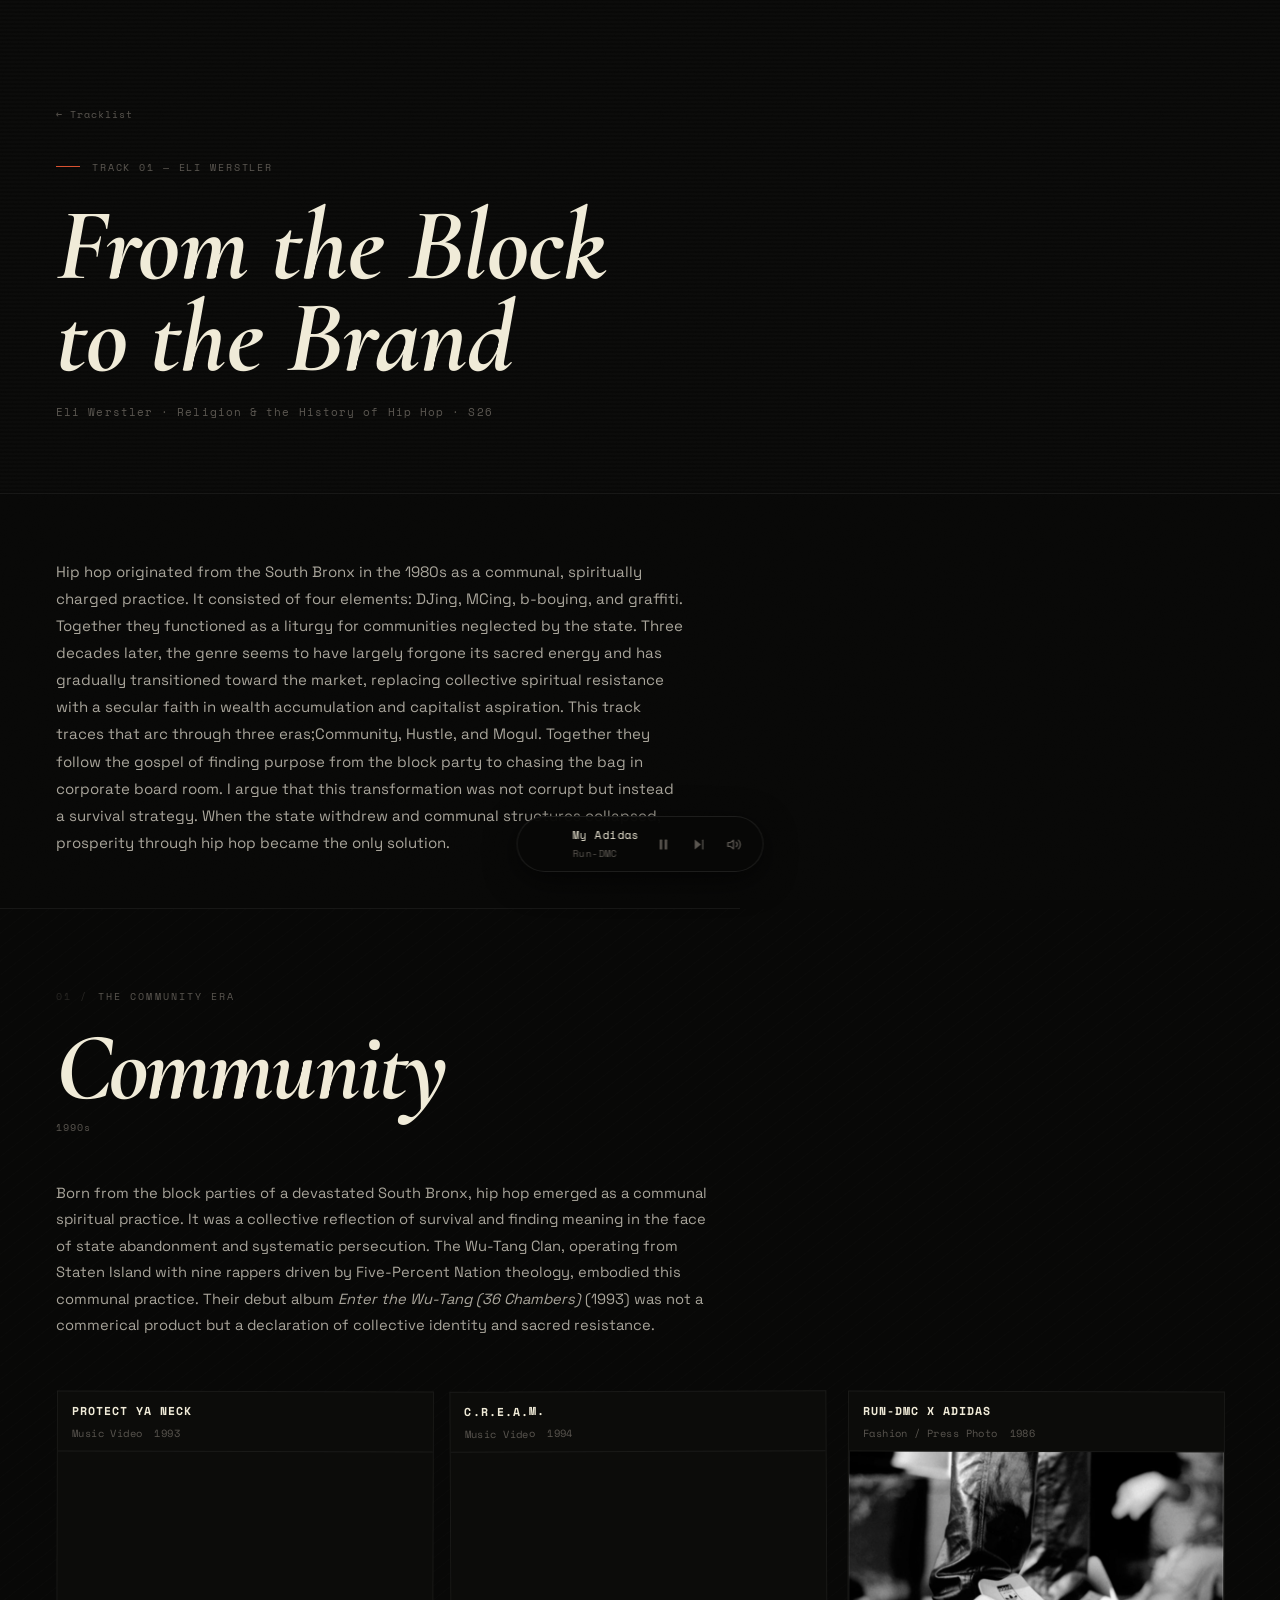
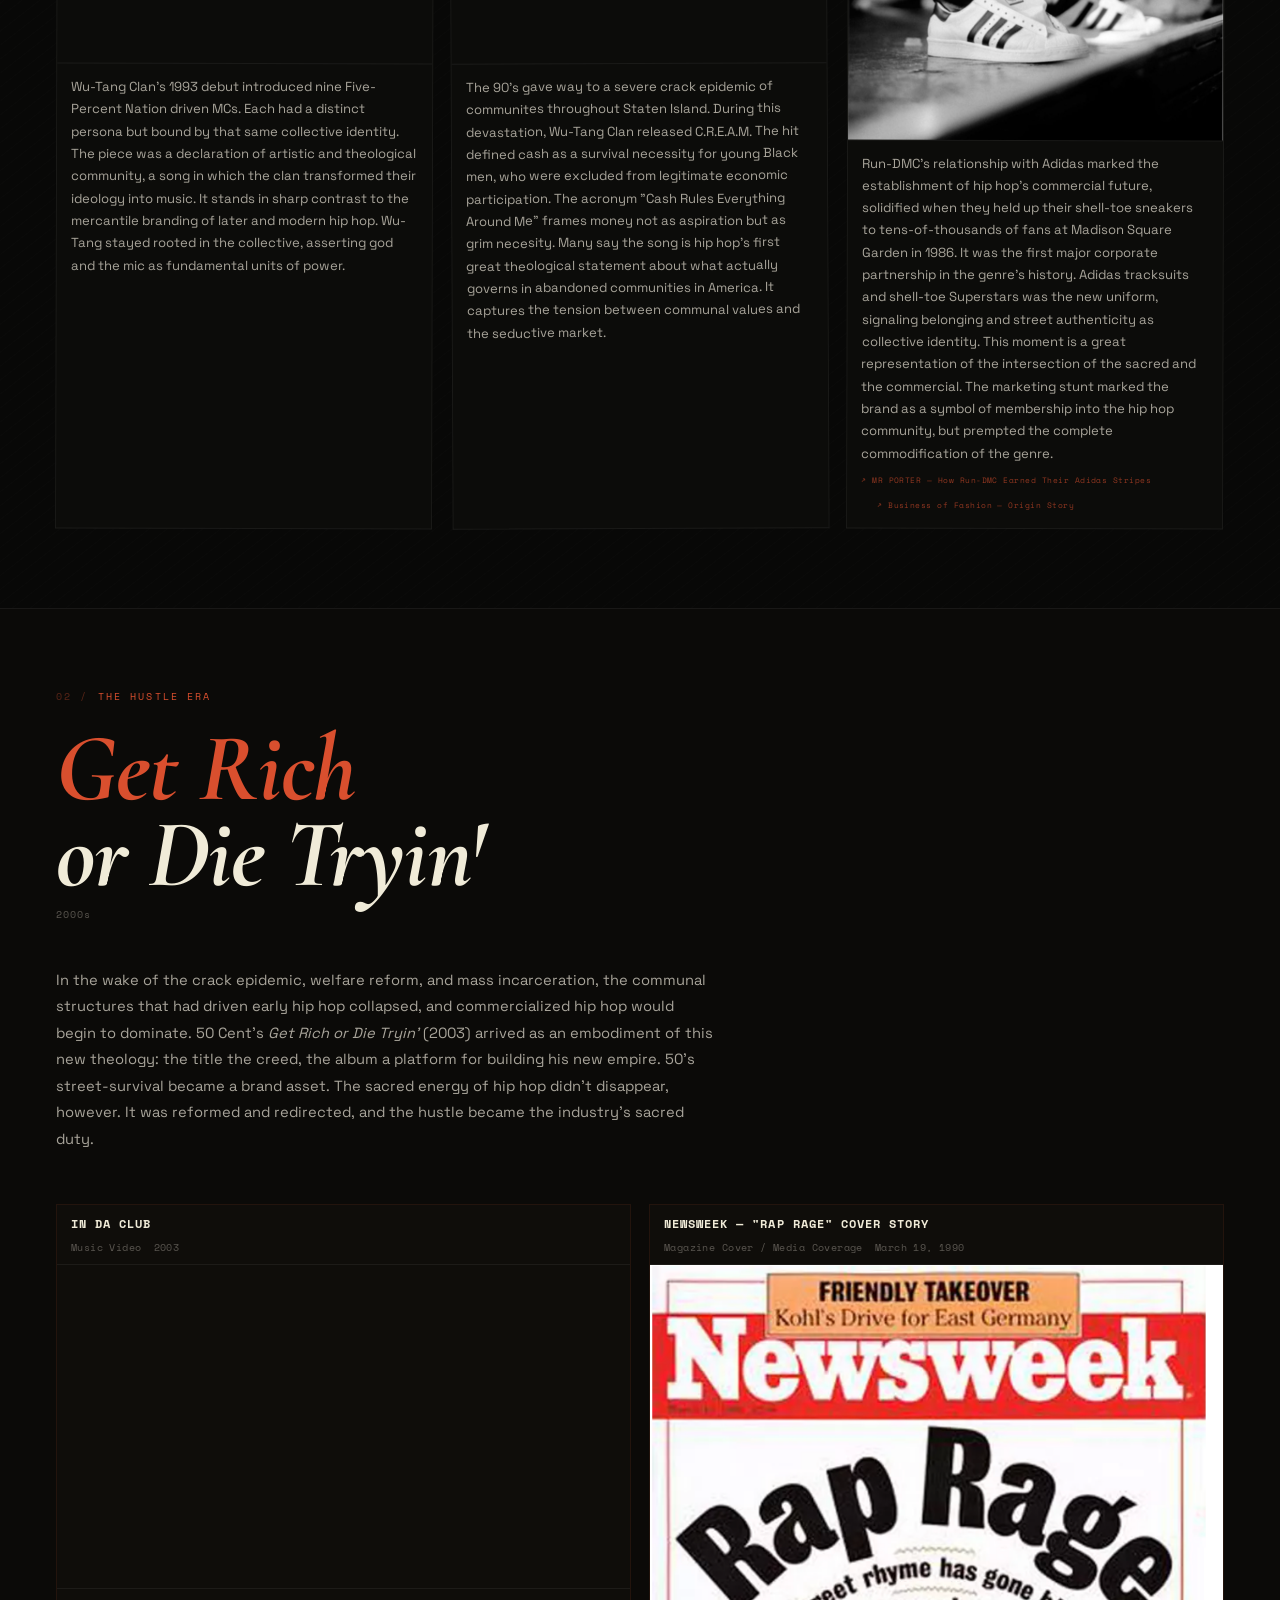
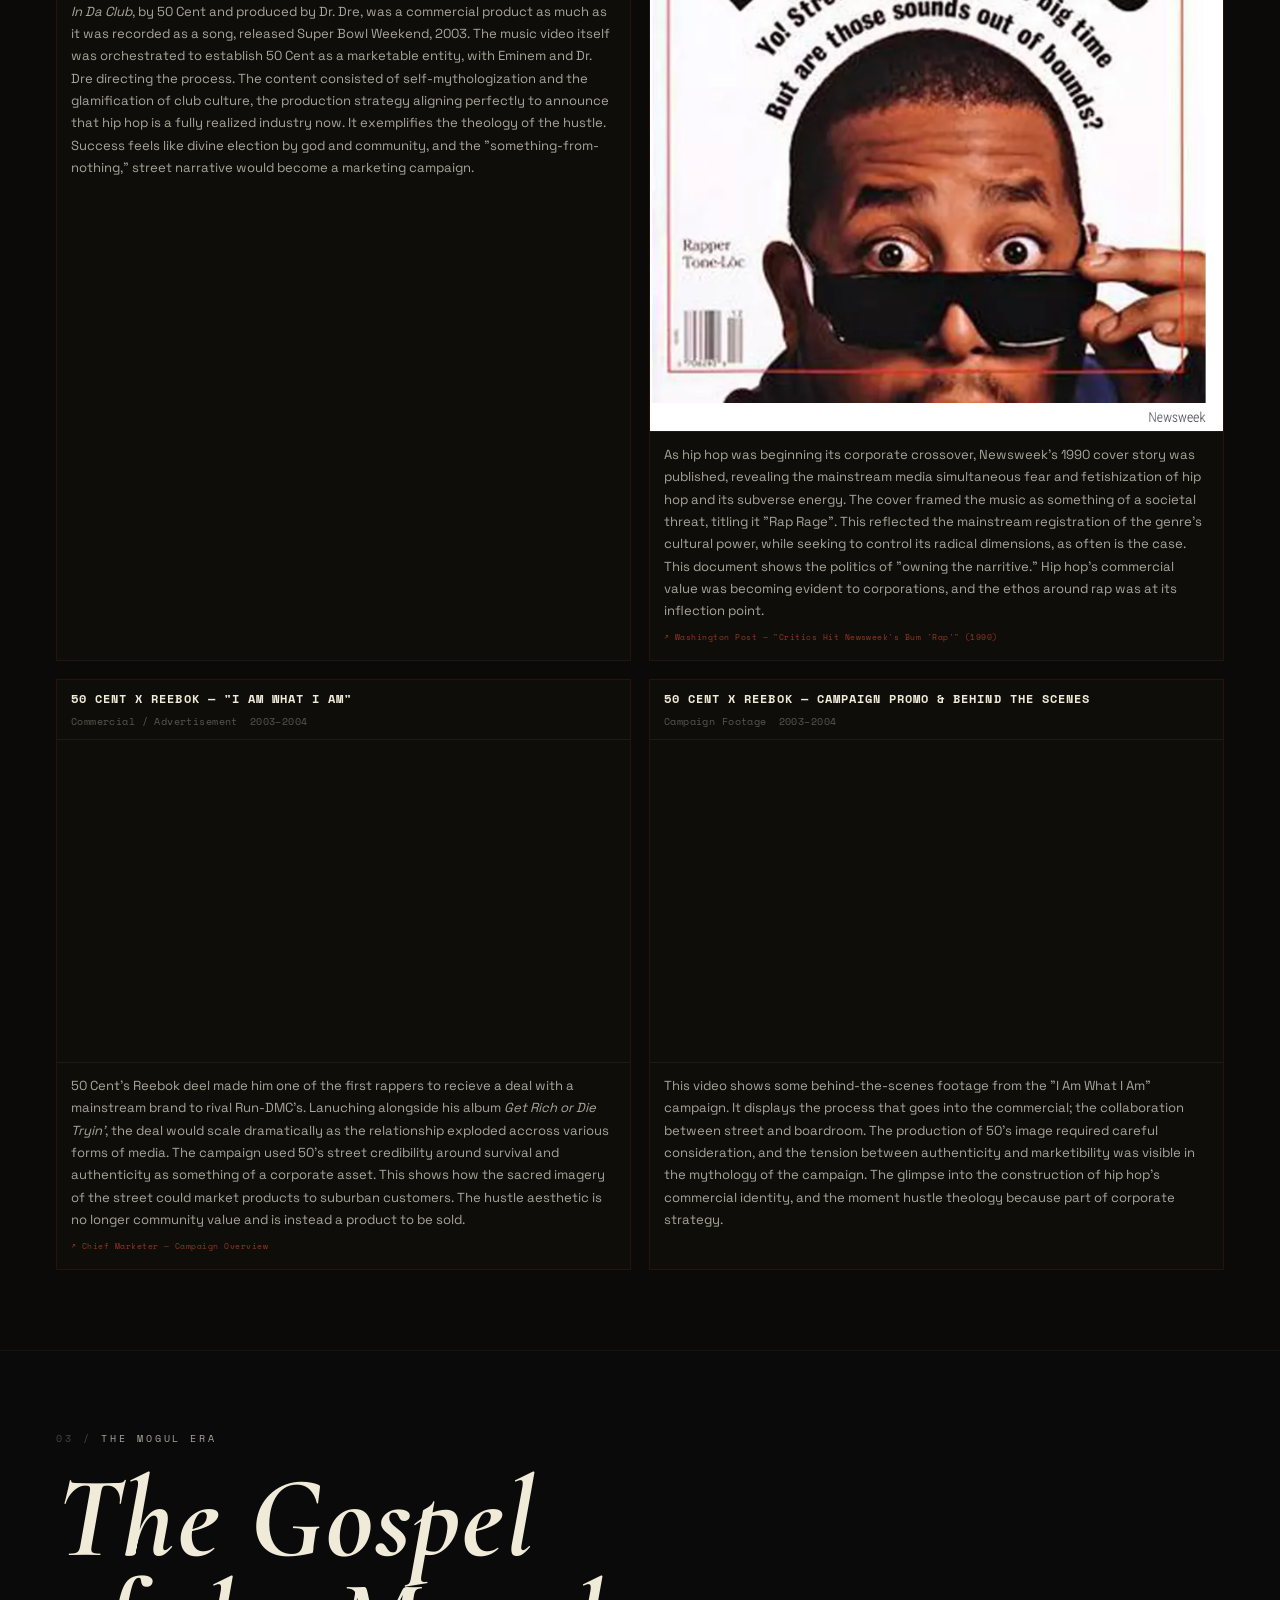
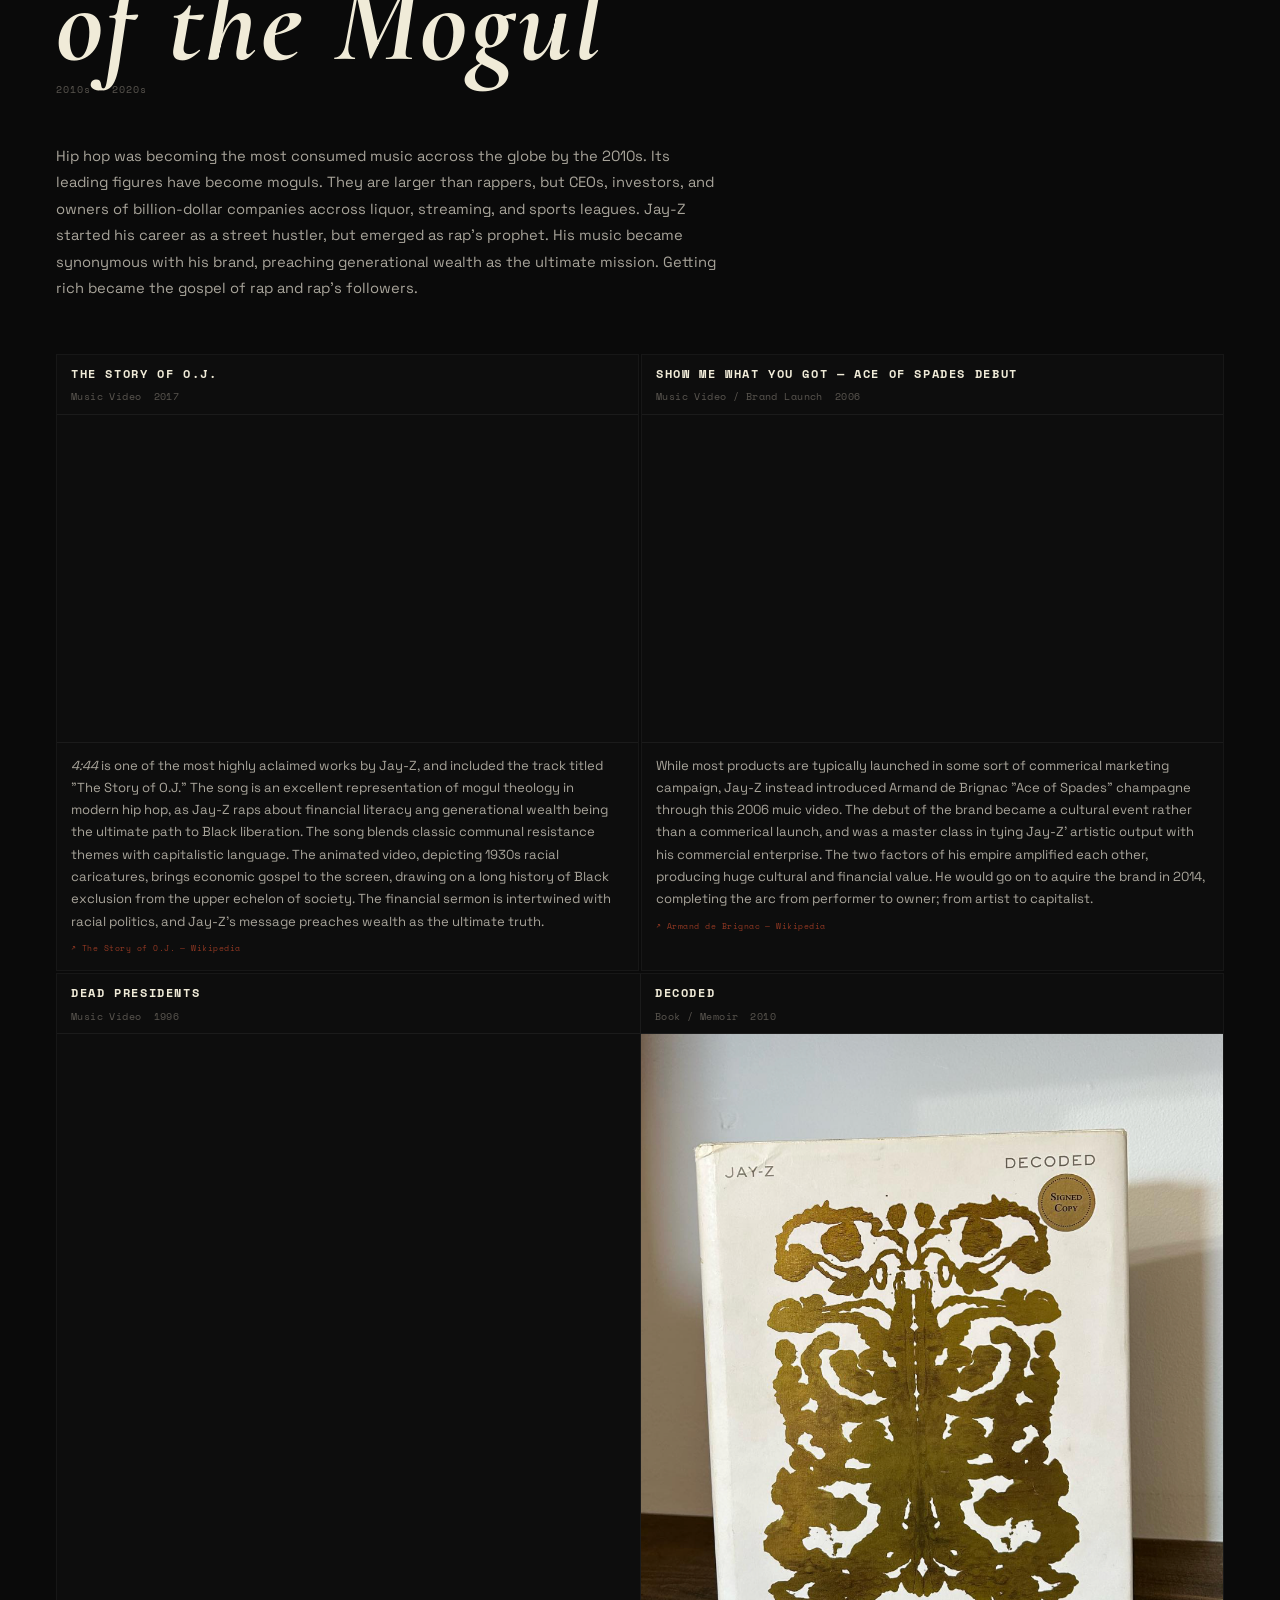
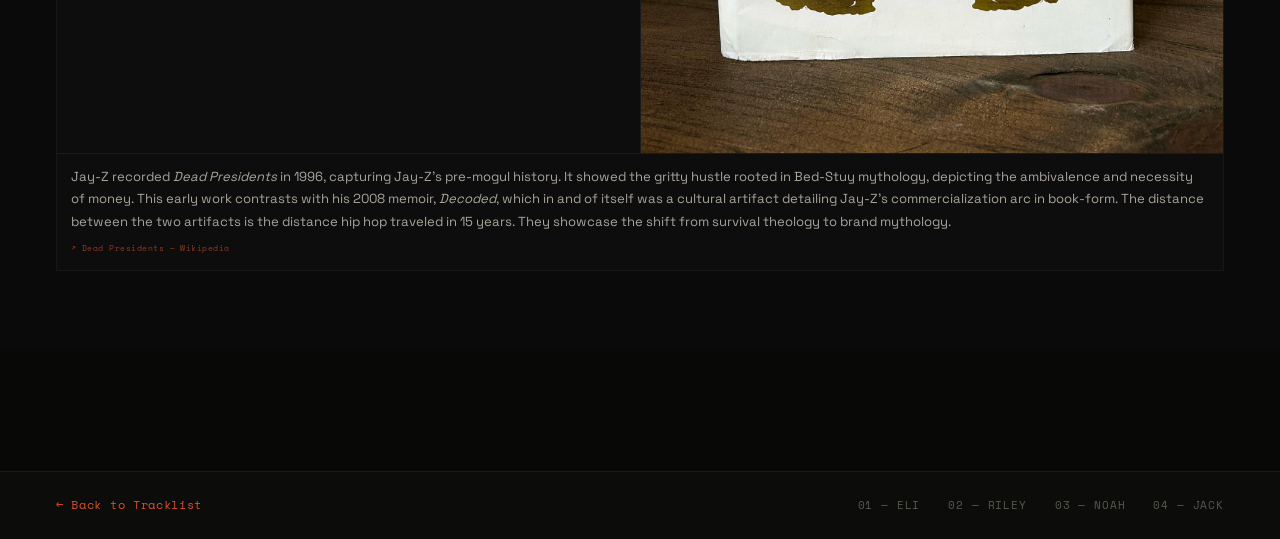
==== commit d6bf3ddc: "Add Decoded image alongside Dead Presidents with shared annotation" ====
--- a/eli.html
+++ b/eli.html
@@ -302,23 +302,42 @@
           </div>
         </div>
 
-        <!-- Artifact 3.3 — Dead Presidents -->
-        <div class="artifact-slot artifact-video" style="grid-column: 1 / -1;">
-          <div class="artifact-meta">
-            <p class="artifact-title">Dead Presidents</p>
-            <div class="artifact-sub">
-              <span class="artifact-type">Music Video</span>
-              <span class="artifact-date">1996</span>
-            </div>
-          </div>
-          <div class="artifact-media">
-            <div style="position:relative;padding-bottom:56.25%;height:0;overflow:hidden;">
-              <iframe style="position:absolute;top:0;left:0;width:100%;height:100%;"
-                src="https://www.youtube.com/embed/hCKXOgHmWhQ"
-                frameborder="0"
-                allow="accelerometer; autoplay; clipboard-write; encrypted-media; gyroscope; picture-in-picture"
-                allowfullscreen></iframe>
-            </div>
+        <!-- Artifact 3.3 — Dead Presidents + Decoded (shared blurb) -->
+        <div class="artifact-slot" style="grid-column: 1 / -1;">
+          <div style="display: grid; grid-template-columns: 1fr 1fr;">
+
+            <div class="artifact-video">
+              <div class="artifact-meta">
+                <p class="artifact-title">Dead Presidents</p>
+                <div class="artifact-sub">
+                  <span class="artifact-type">Music Video</span>
+                  <span class="artifact-date">1996</span>
+                </div>
+              </div>
+              <div class="artifact-media">
+                <div style="position:relative;padding-bottom:56.25%;height:0;overflow:hidden;">
+                  <iframe style="position:absolute;top:0;left:0;width:100%;height:100%;"
+                    src="https://www.youtube.com/embed/hCKXOgHmWhQ"
+                    frameborder="0"
+                    allow="accelerometer; autoplay; clipboard-write; encrypted-media; gyroscope; picture-in-picture"
+                    allowfullscreen></iframe>
+                </div>
+              </div>
+            </div>
+
+            <div class="artifact-image" style="border-left: 1px solid var(--border);">
+              <div class="artifact-meta">
+                <p class="artifact-title">Decoded</p>
+                <div class="artifact-sub">
+                  <span class="artifact-type">Book / Memoir</span>
+                  <span class="artifact-date">2010</span>
+                </div>
+              </div>
+              <div class="artifact-media">
+                <img src="eli_images/Decoded.png" alt="Jay-Z's Decoded memoir, 2010">
+              </div>
+            </div>
+
           </div>
           <div class="artifact-annotation">
             <p> Jay-Z recorded <em>Dead Presidents</em> in 1996, capturing Jay-Z's pre-mogul history. It showed the gritty hustle rooted in Bed-Stuy mythology, depicting the ambivalence and necessity of money. This early work contrasts with his 2008 memoir, <em>Decoded</em>, which in and of itself was a cultural artifact detailing Jay-Z's commercialization arc in book-form. The distance between the two artifacts is the distance hip hop traveled in 15 years. They showcase the shift from survival theology to brand mythology. </p>
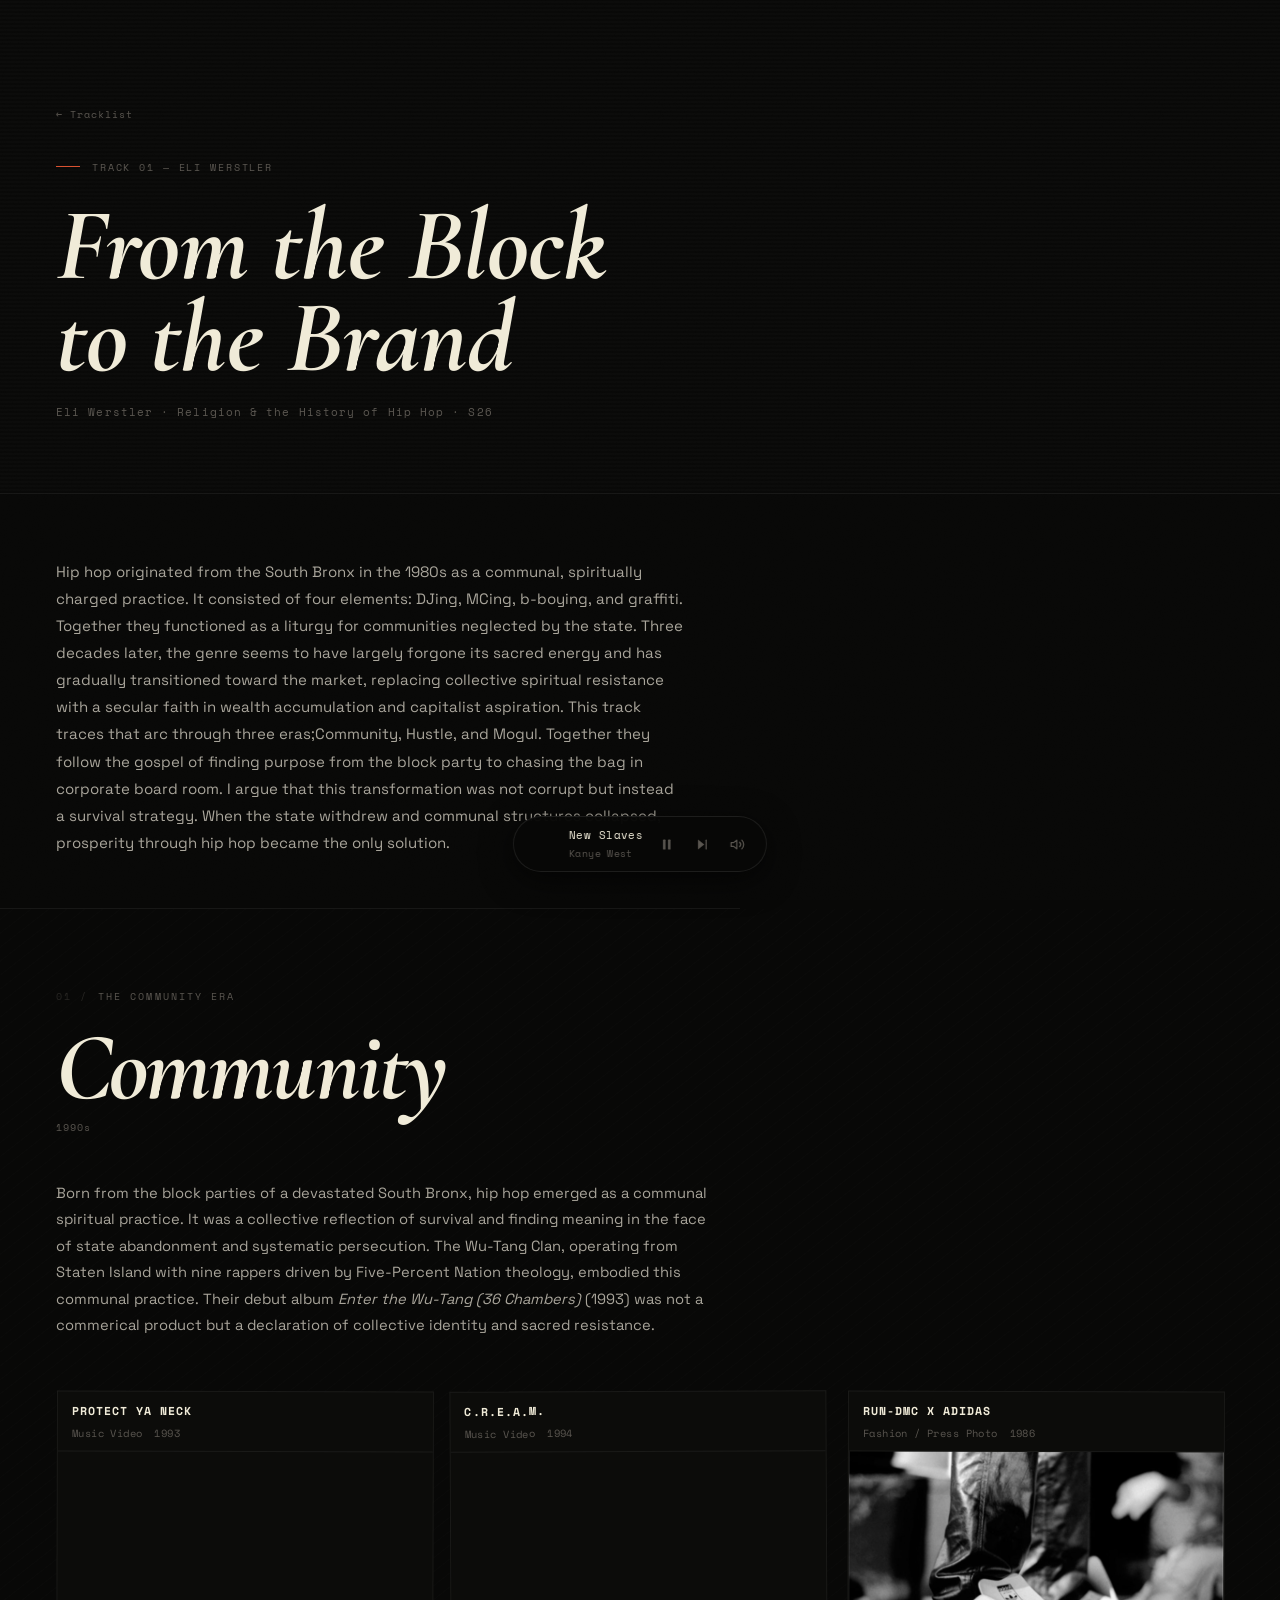
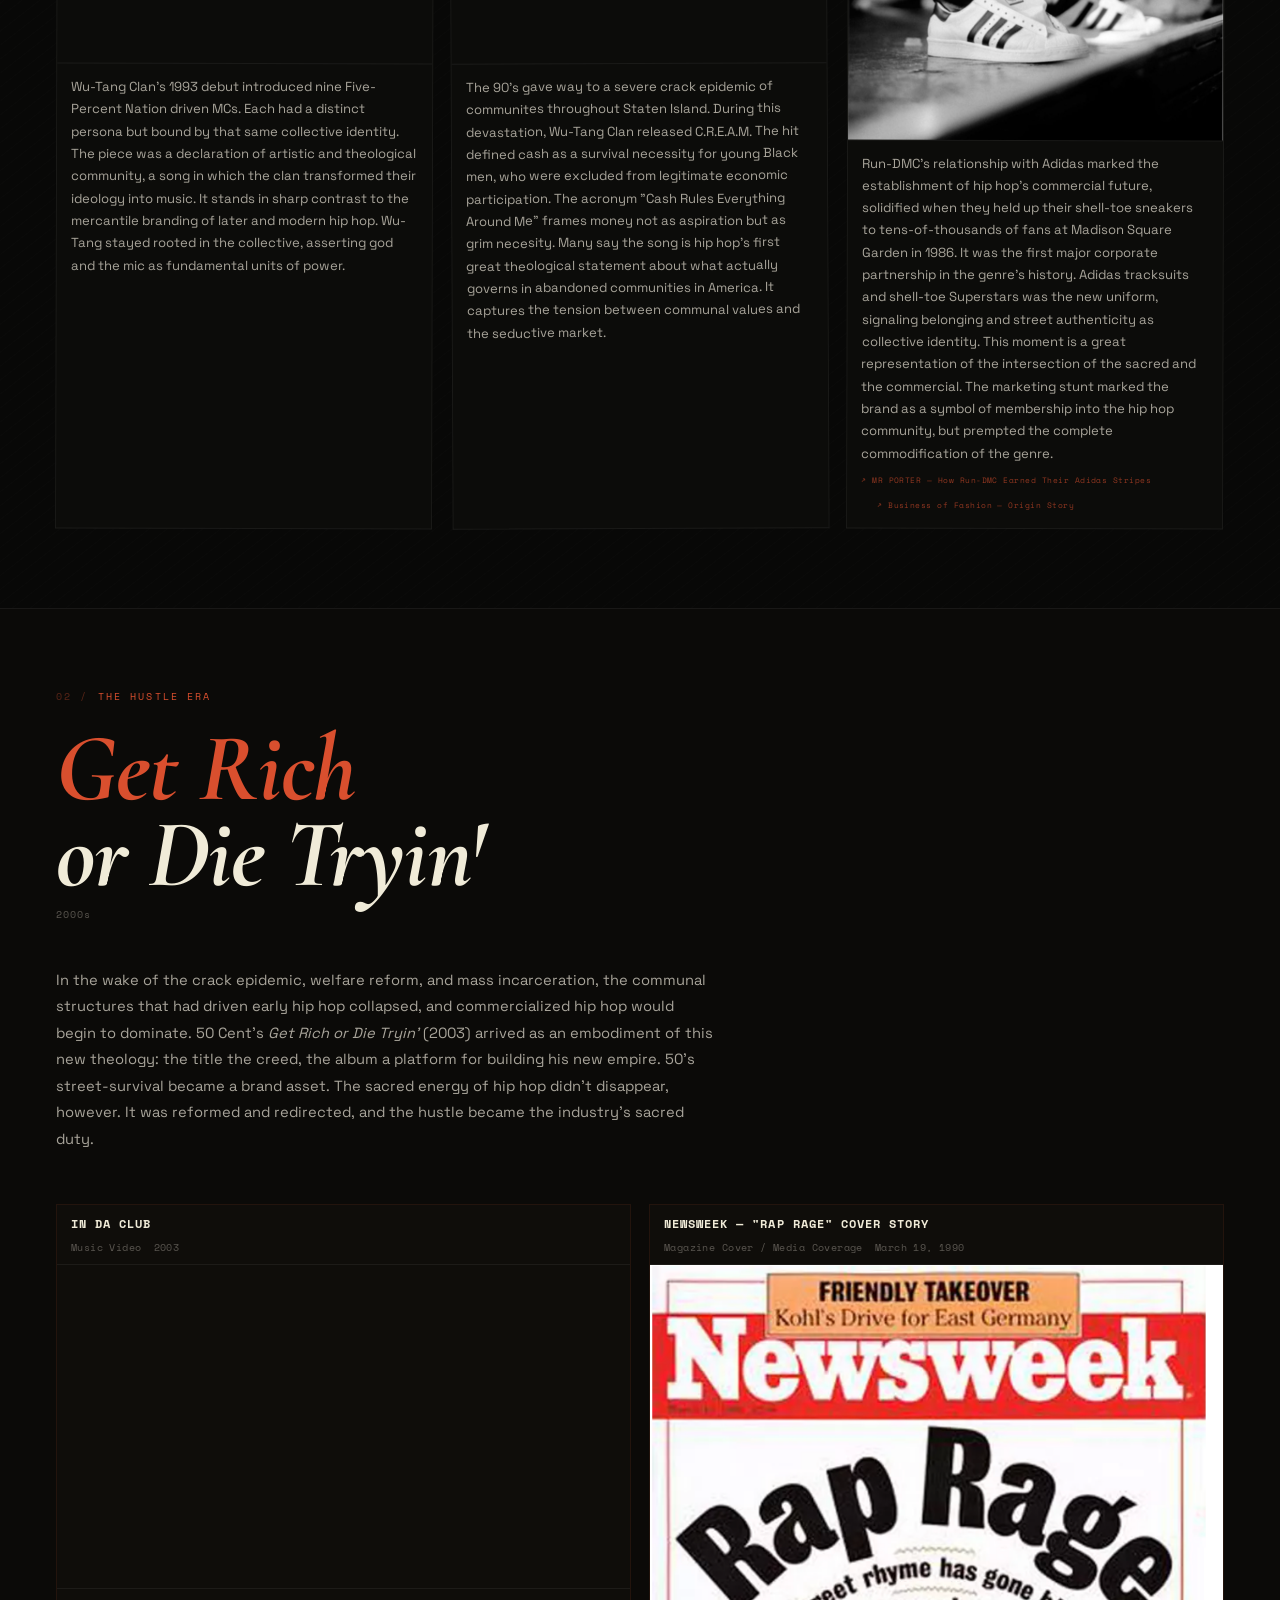
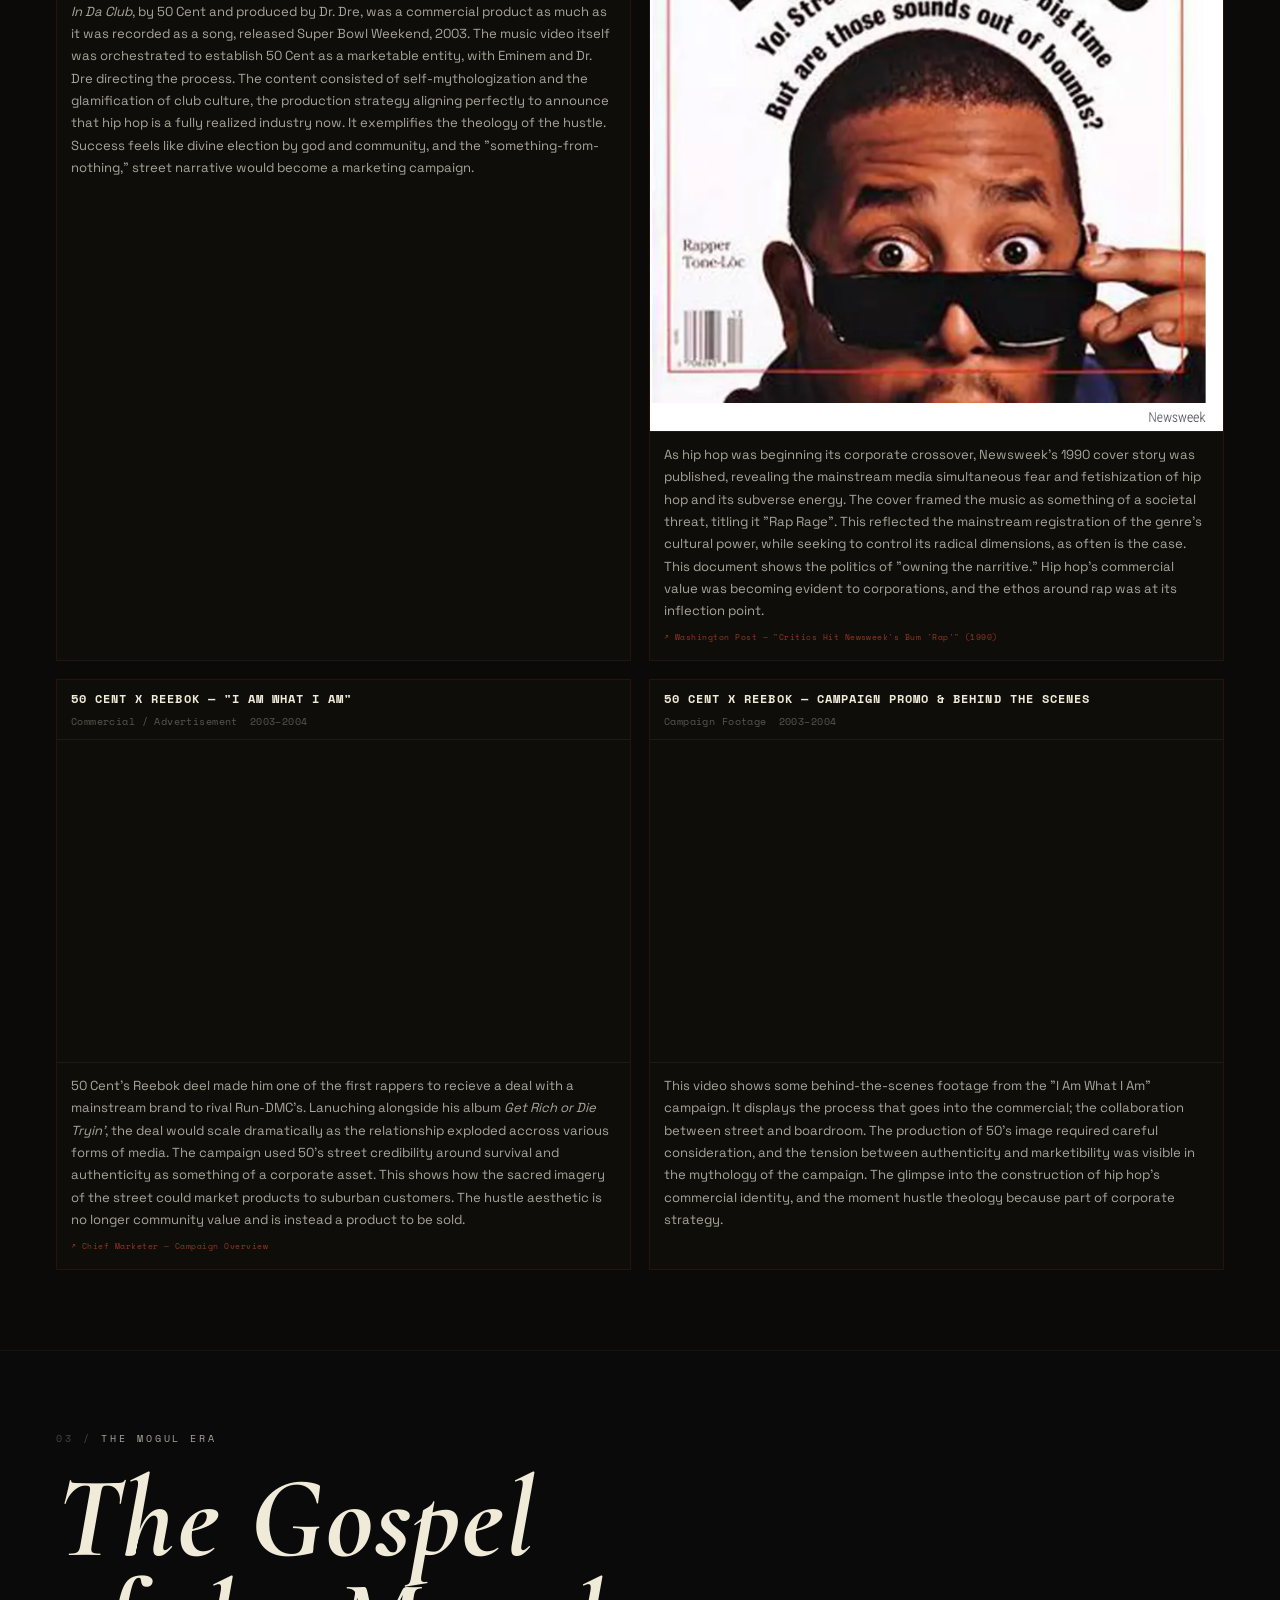
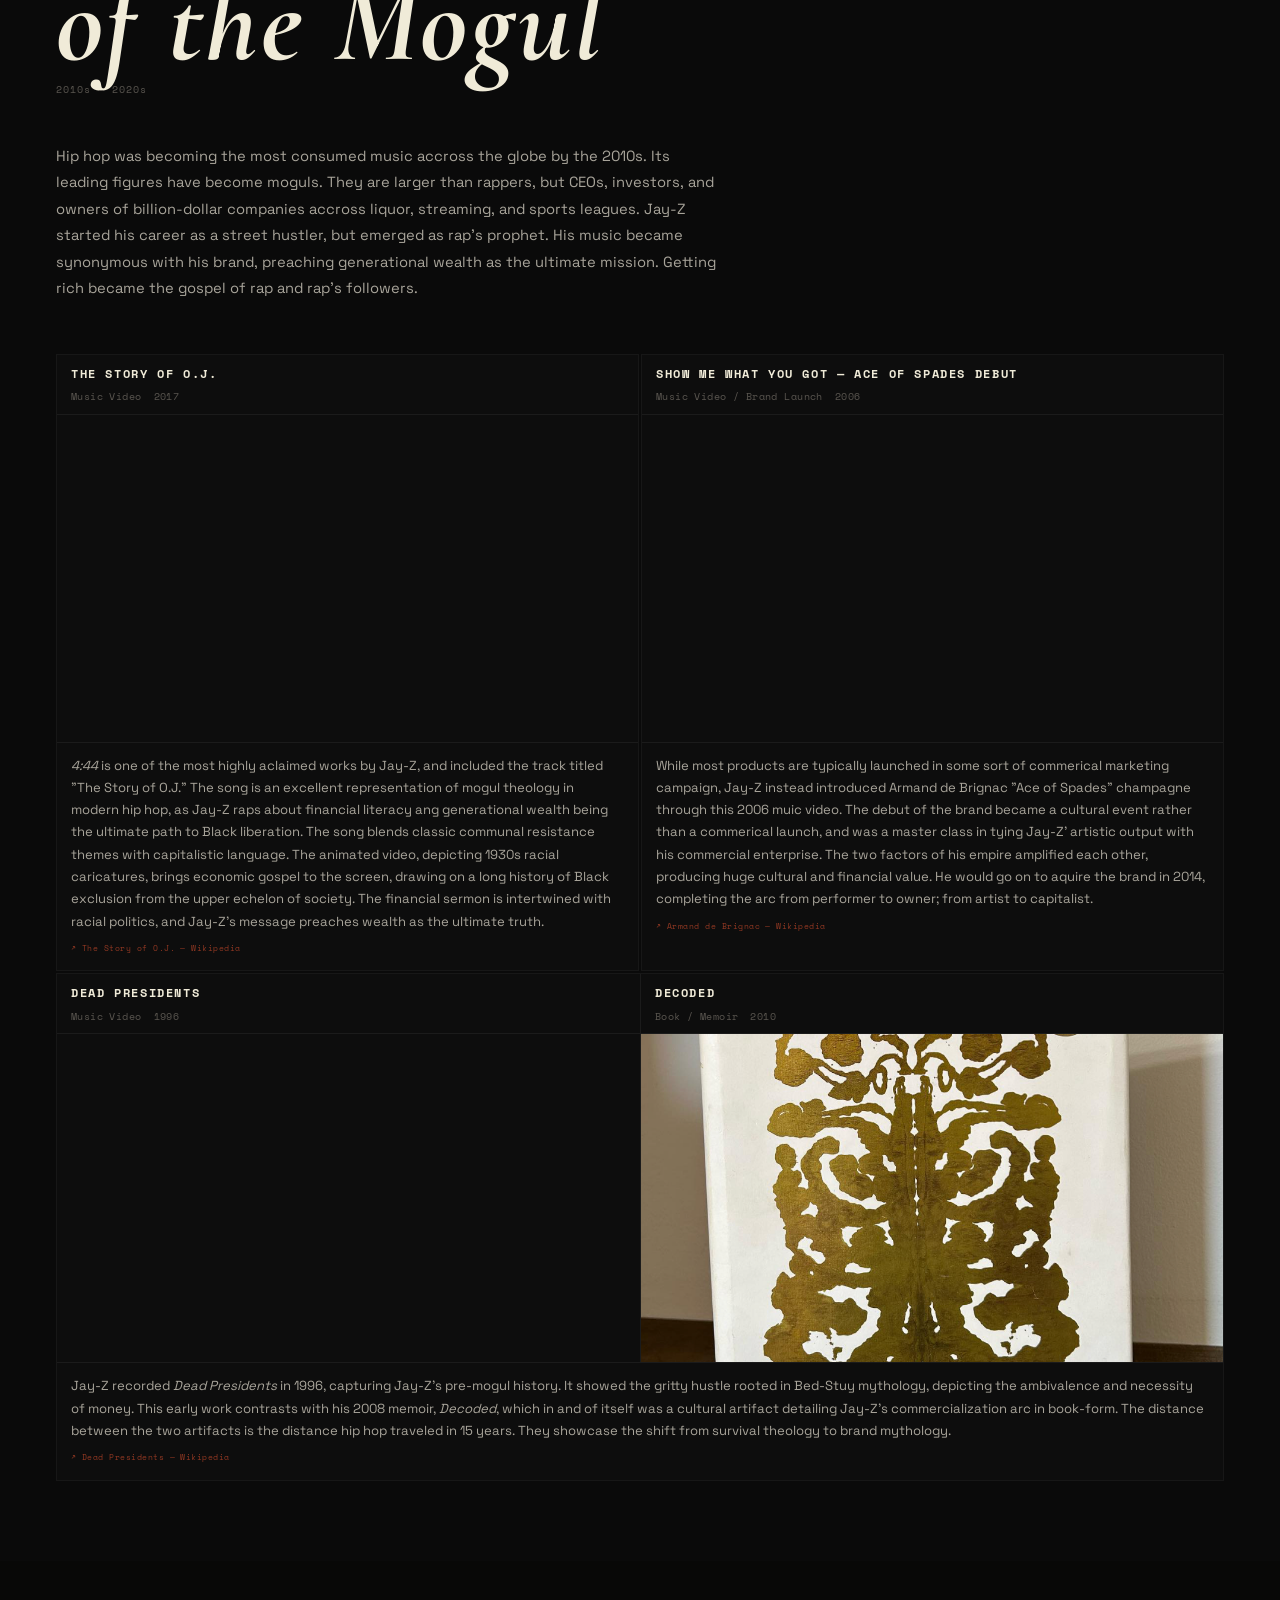
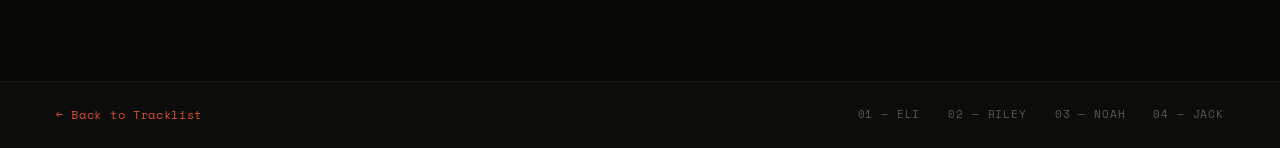
==== commit 2f6980b2: "Match Decoded image height to Dead Presidents video (16:9 crop)" ====
--- a/eli.html
+++ b/eli.html
@@ -333,8 +333,8 @@
                   <span class="artifact-date">2010</span>
                 </div>
               </div>
-              <div class="artifact-media">
-                <img src="eli_images/Decoded.png" alt="Jay-Z's Decoded memoir, 2010">
+              <div class="artifact-media" style="aspect-ratio: 16/9; overflow: hidden;">
+                <img src="eli_images/Decoded.png" alt="Jay-Z's Decoded memoir, 2010" style="width:100%;height:100%;object-fit:cover;object-position:center;">
               </div>
             </div>
 
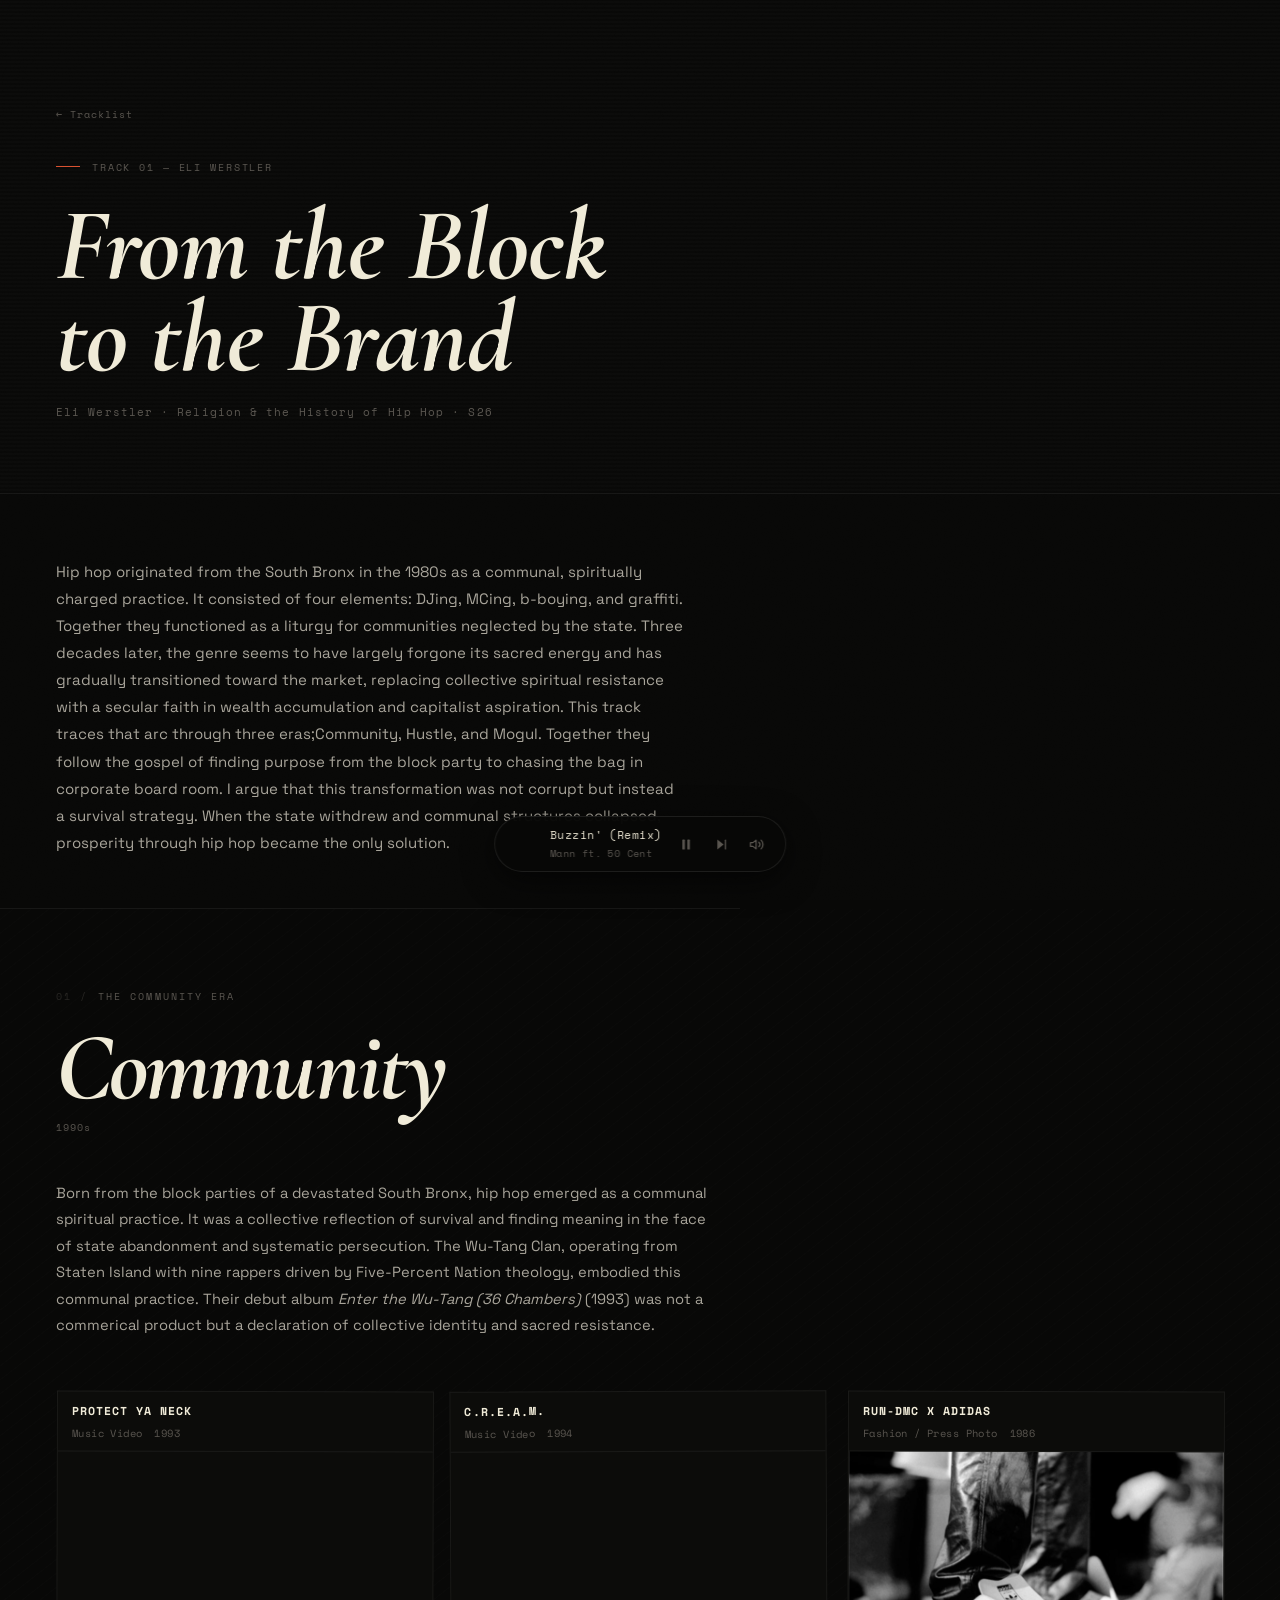
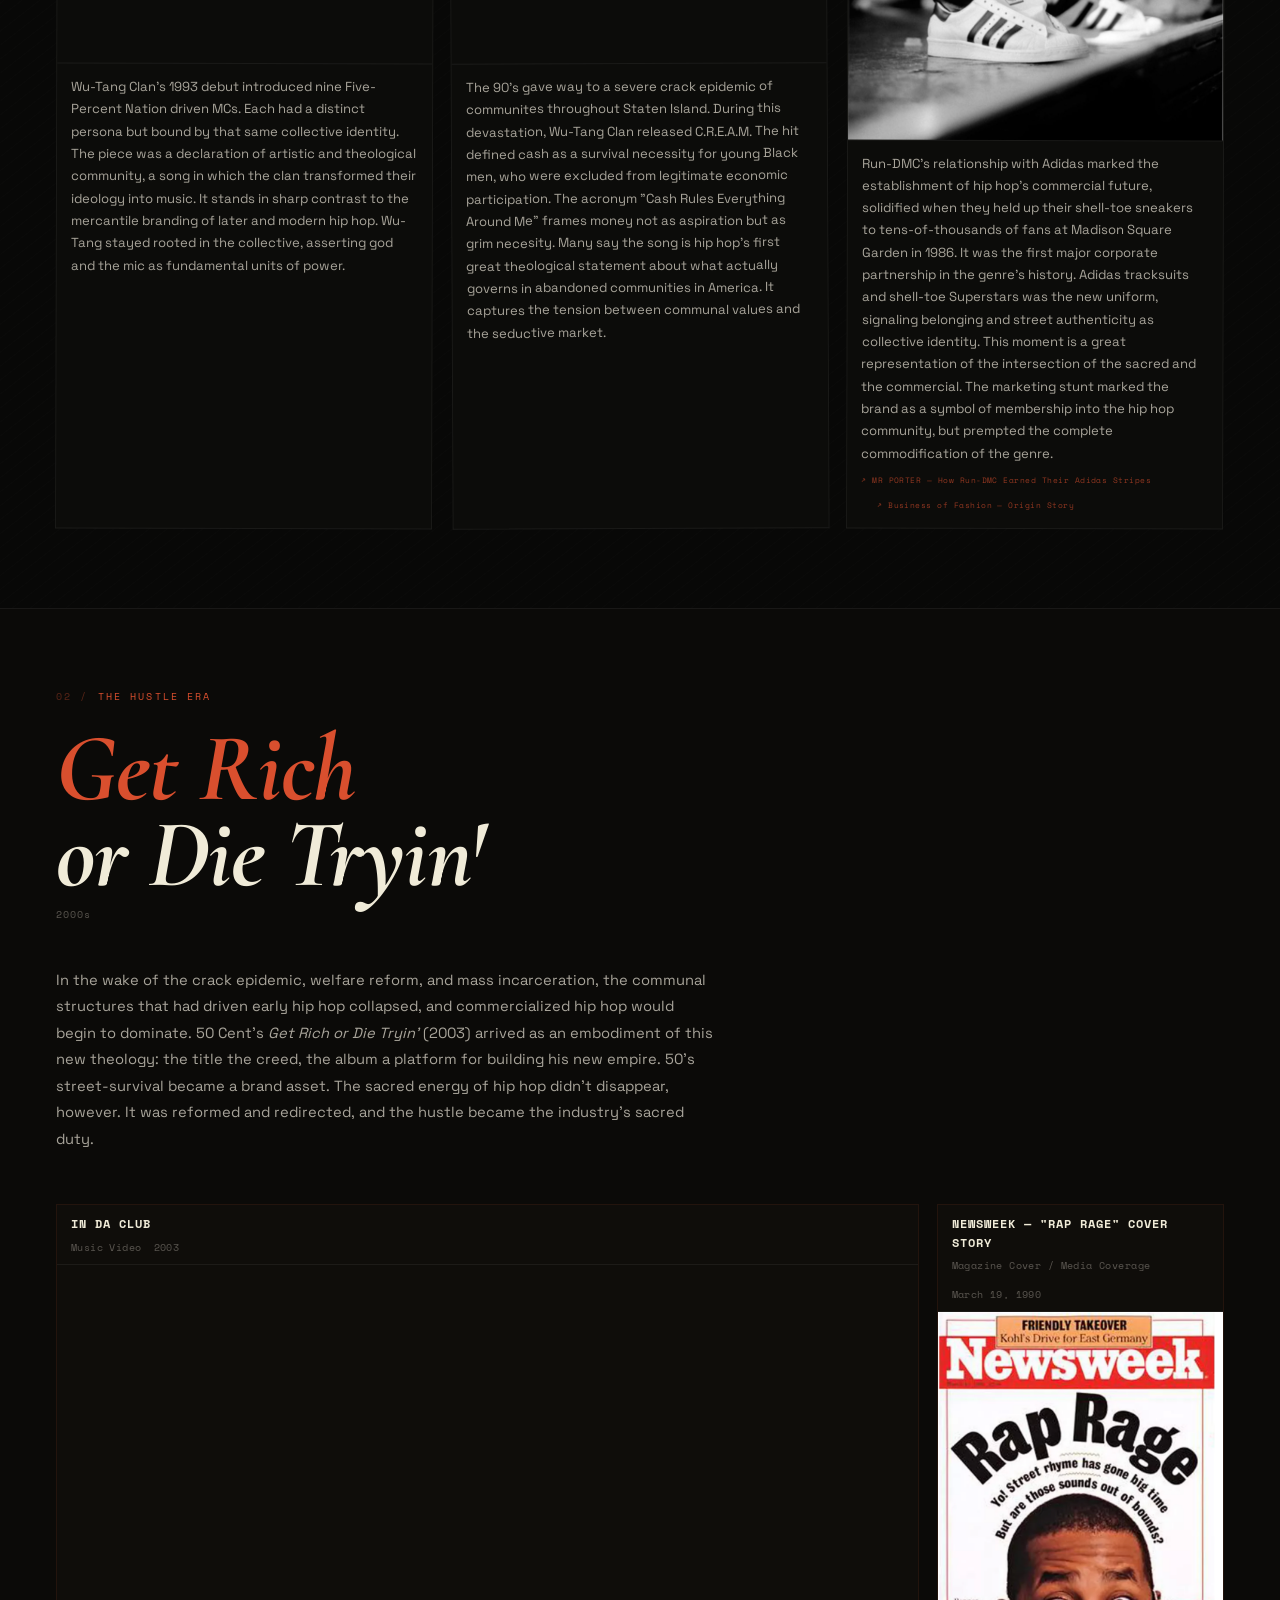
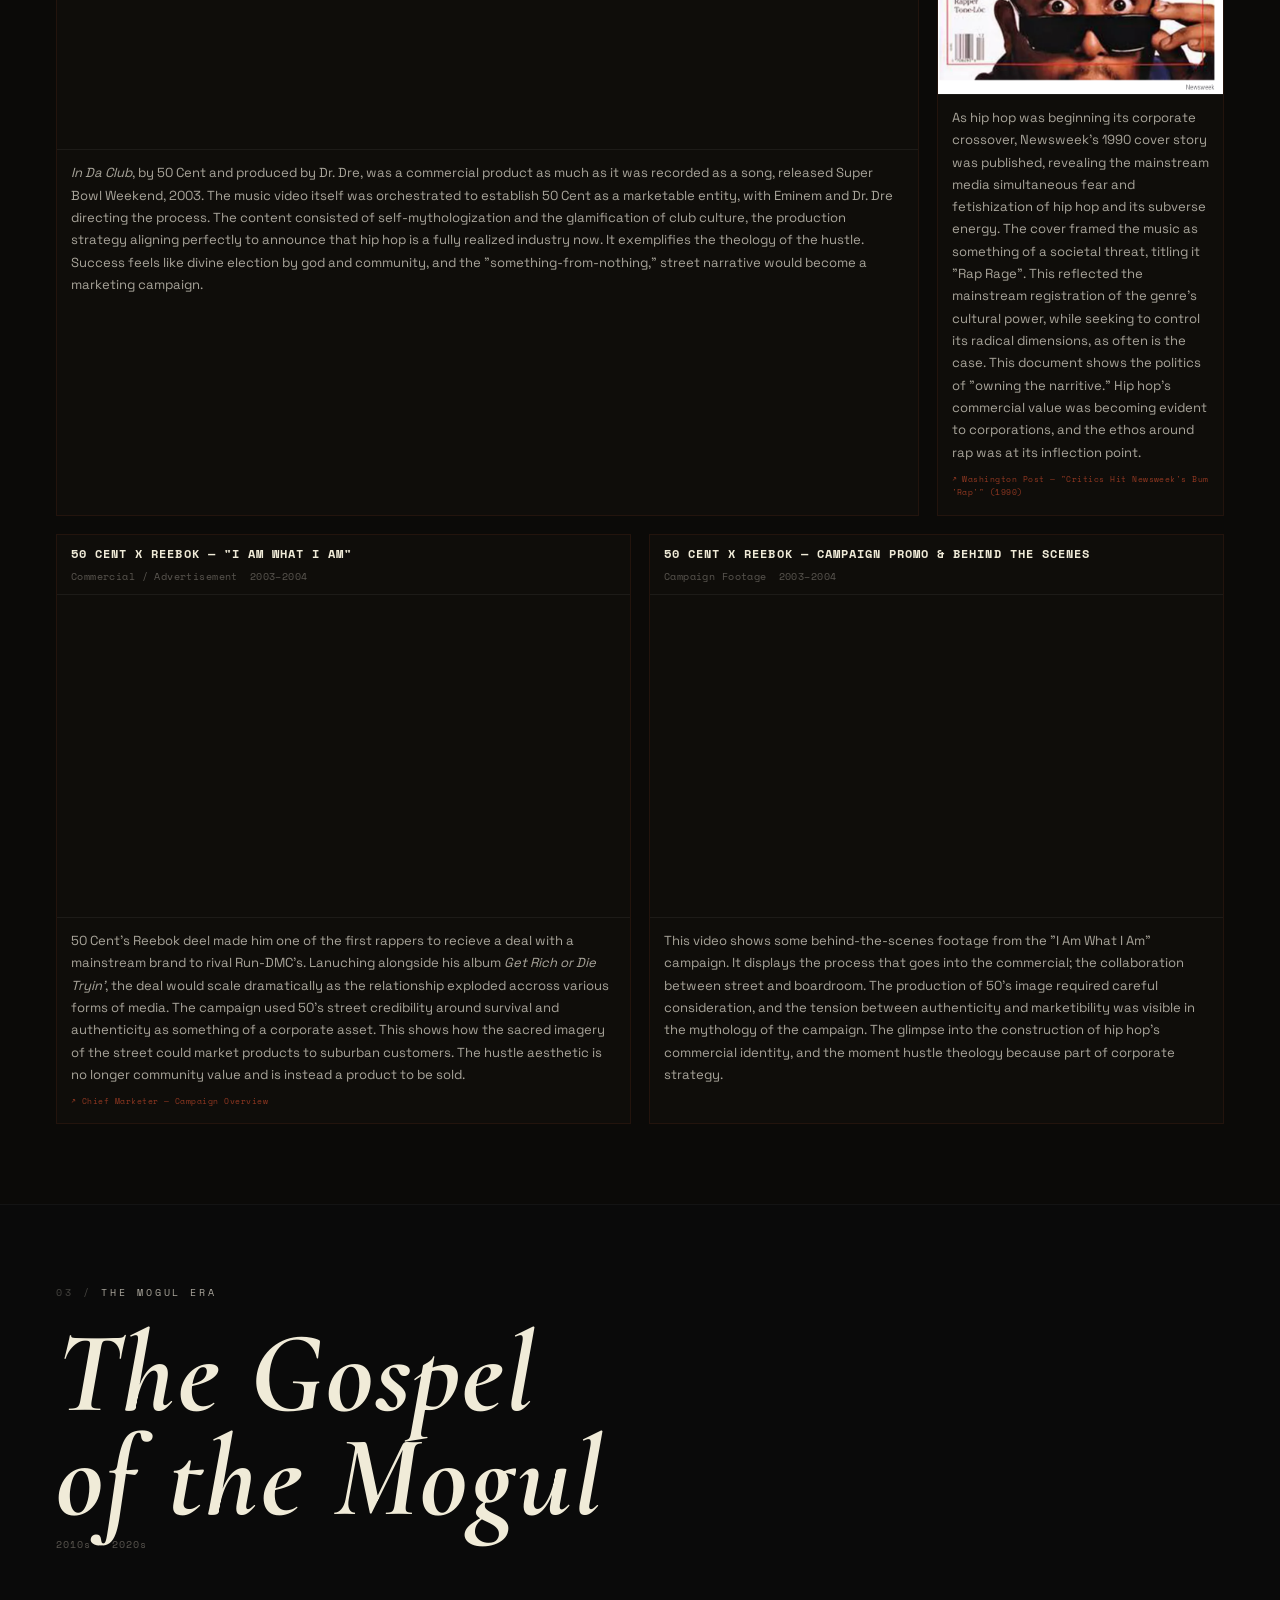
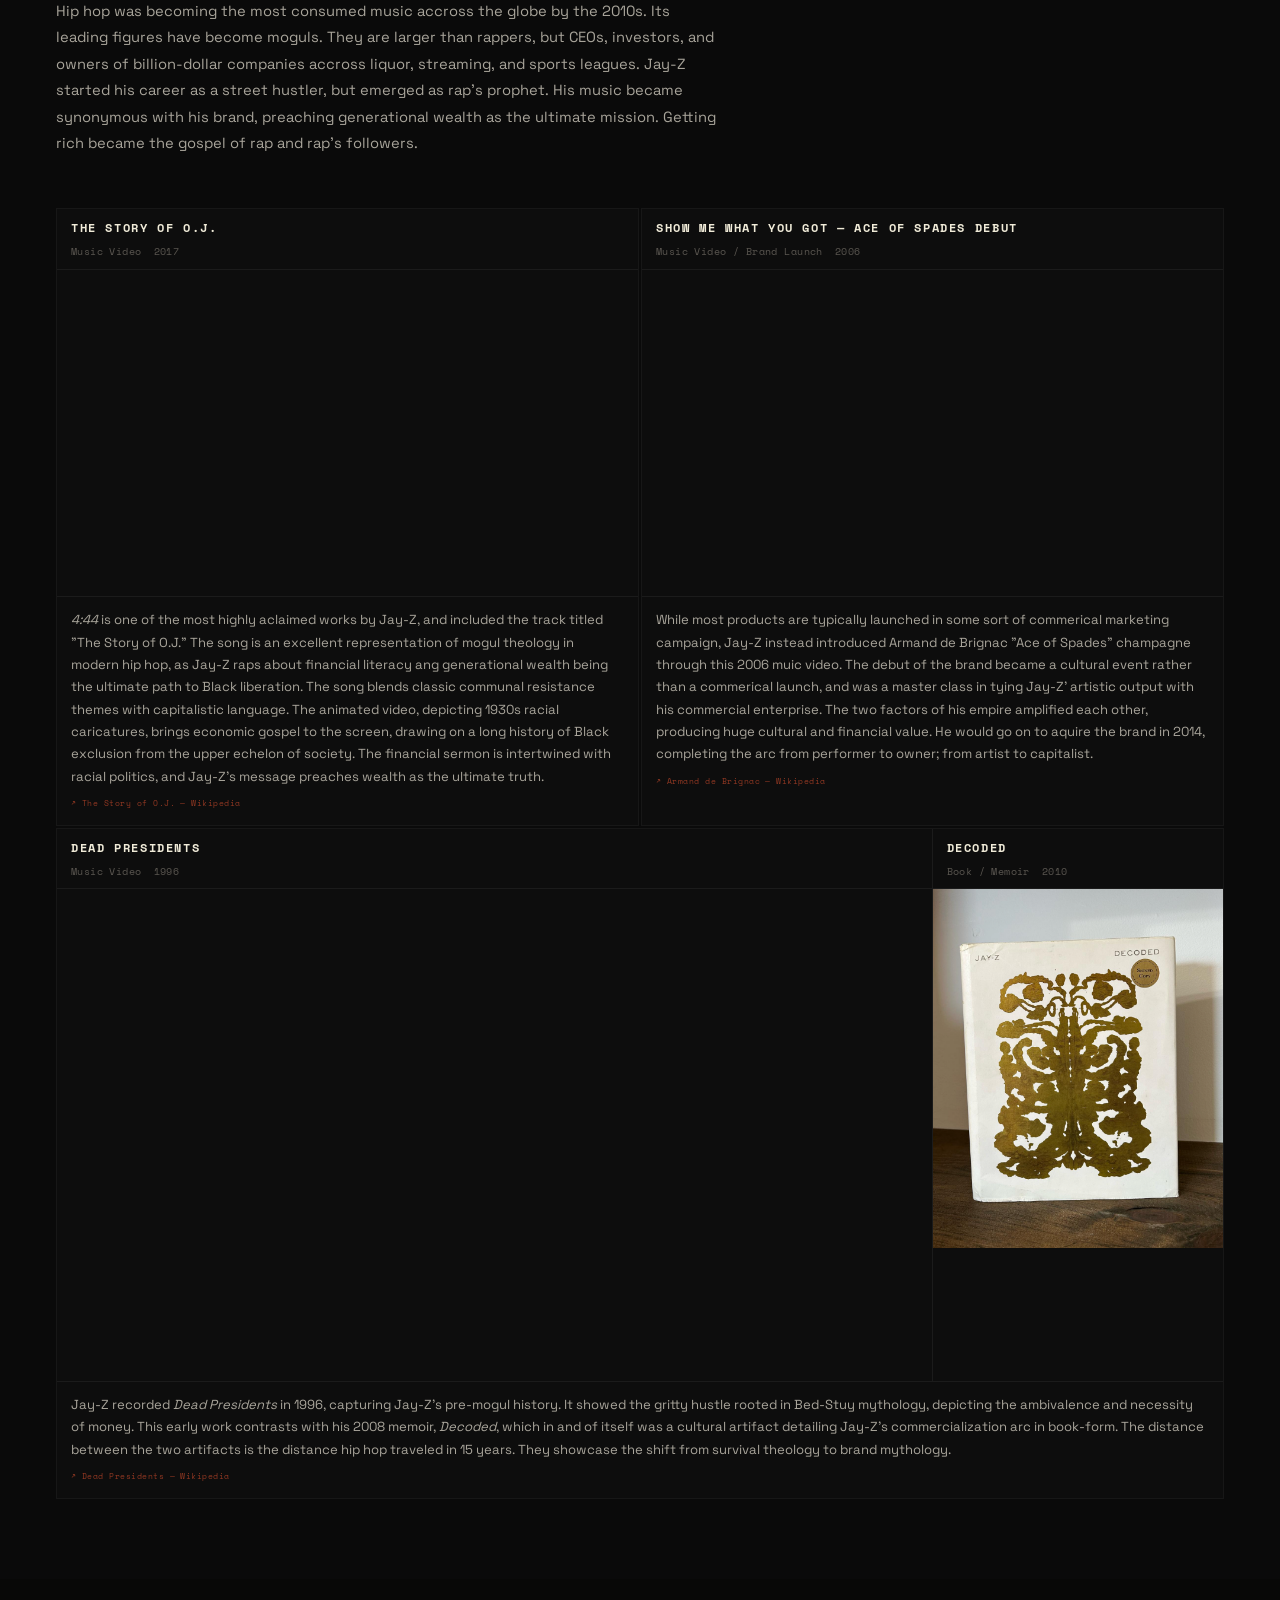
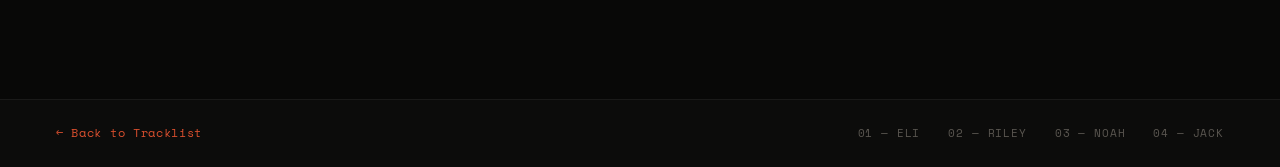
==== commit c0e7385e: "Resize Newsweek and Decoded images to ~1/4 width, uncropped" ====
--- a/eli.html
+++ b/eli.html
@@ -141,7 +141,9 @@
 
       <div class="era-artifacts">
 
-        <!-- Artifact 2.1 — In Da Club -->
+        <!-- Artifacts 2.1 + 2.2 — In Da Club (3/4) + Newsweek (1/4) -->
+        <div style="grid-column: 1 / -1; display: grid; grid-template-columns: 3fr 1fr; gap: 18px;">
+
         <div class="artifact-slot artifact-video">
           <div class="artifact-meta">
             <p class="artifact-title">In Da Club</p>
@@ -181,6 +183,8 @@
             <a href="https://www.washingtonpost.com/archive/lifestyle/1990/03/28/critics-hit-newsweeks-bum-rap/b44b6617-186d-47e4-908c-7482ee512b22/" class="artifact-ext" target="_blank" rel="noopener">↗ Washington Post — "Critics Hit Newsweek's Bum 'Rap'" (1990)</a>
           </div>
         </div>
+
+        </div><!-- /In Da Club + Newsweek wrapper -->
 
         <!-- Artifact 2.3 — Reebok "I Am What I Am" Commercial -->
         <div class="artifact-slot artifact-video">
@@ -304,7 +308,7 @@
 
         <!-- Artifact 3.3 — Dead Presidents + Decoded (shared blurb) -->
         <div class="artifact-slot" style="grid-column: 1 / -1;">
-          <div style="display: grid; grid-template-columns: 1fr 1fr;">
+          <div style="display: grid; grid-template-columns: 3fr 1fr;">
 
             <div class="artifact-video">
               <div class="artifact-meta">
@@ -333,8 +337,8 @@
                   <span class="artifact-date">2010</span>
                 </div>
               </div>
-              <div class="artifact-media" style="aspect-ratio: 16/9; overflow: hidden;">
-                <img src="eli_images/Decoded.png" alt="Jay-Z's Decoded memoir, 2010" style="width:100%;height:100%;object-fit:cover;object-position:center;">
+              <div class="artifact-media">
+                <img src="eli_images/Decoded.png" alt="Jay-Z's Decoded memoir, 2010">
               </div>
             </div>
 
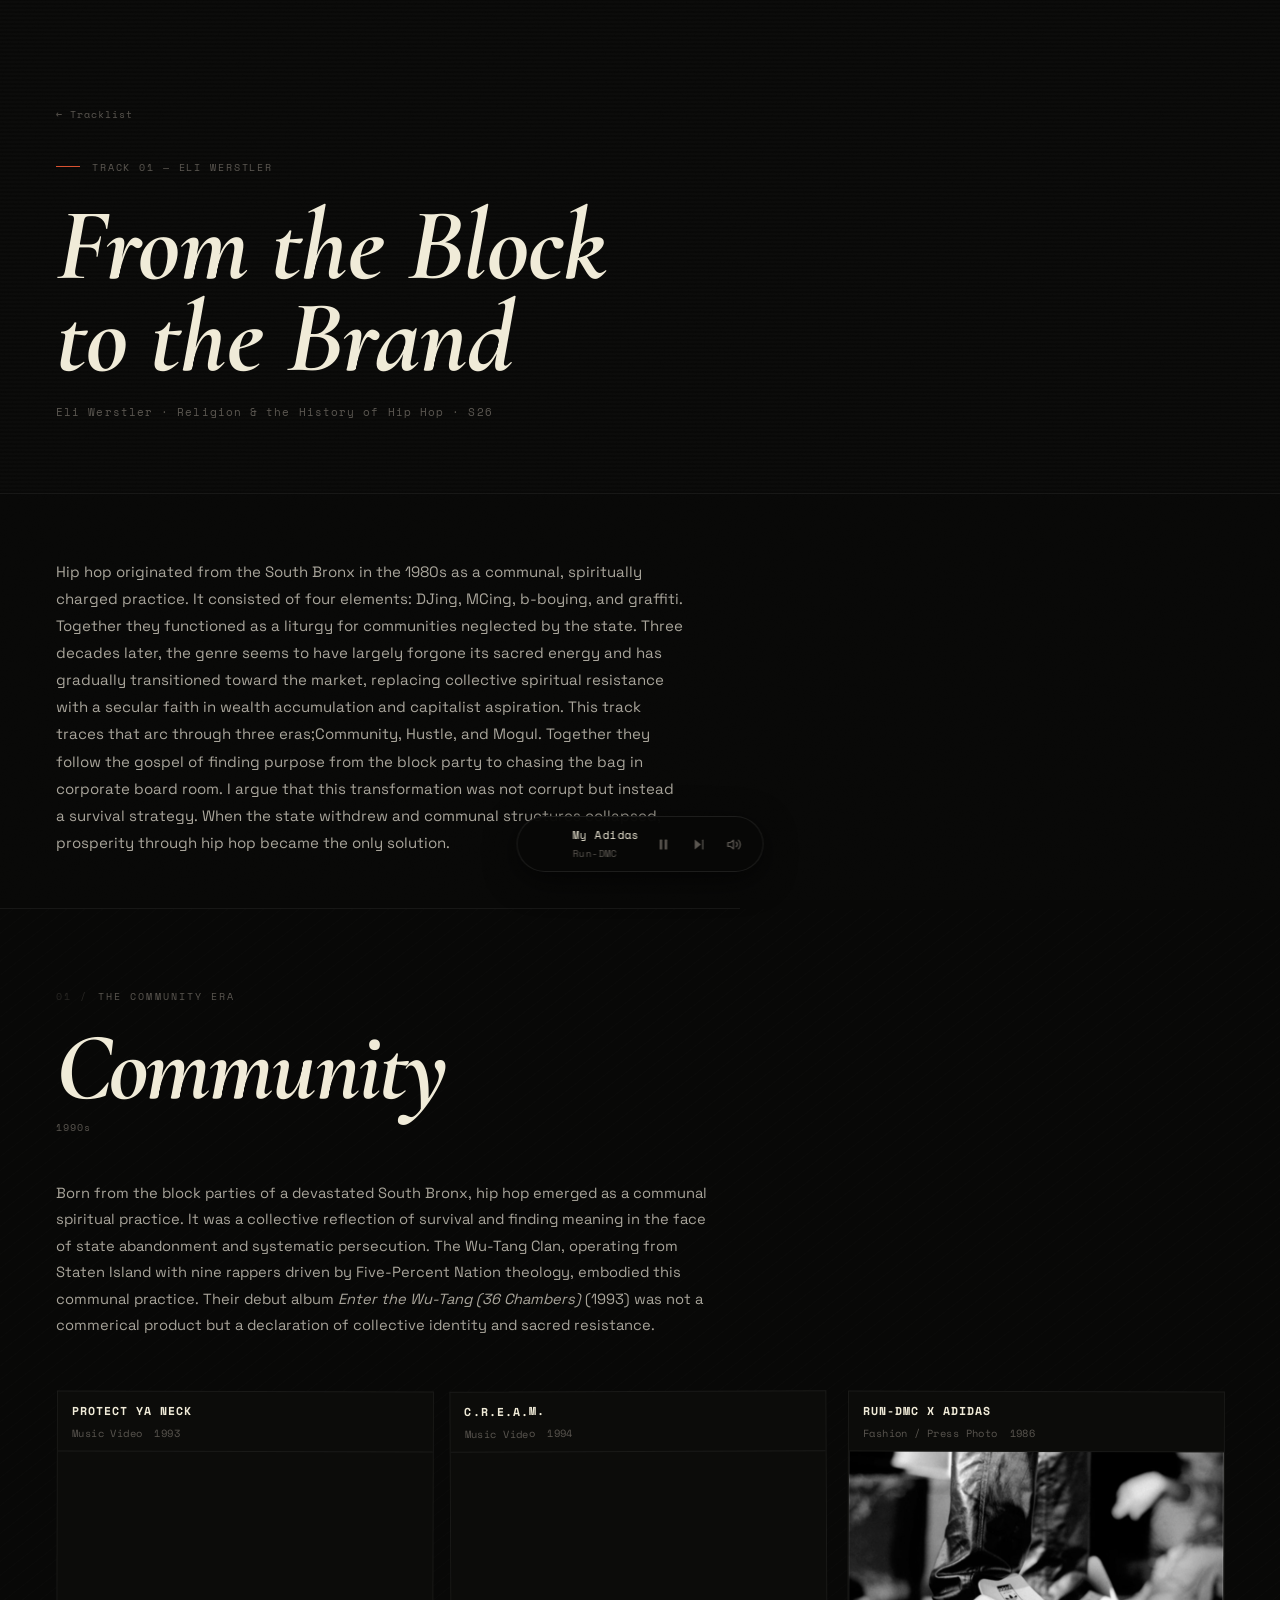
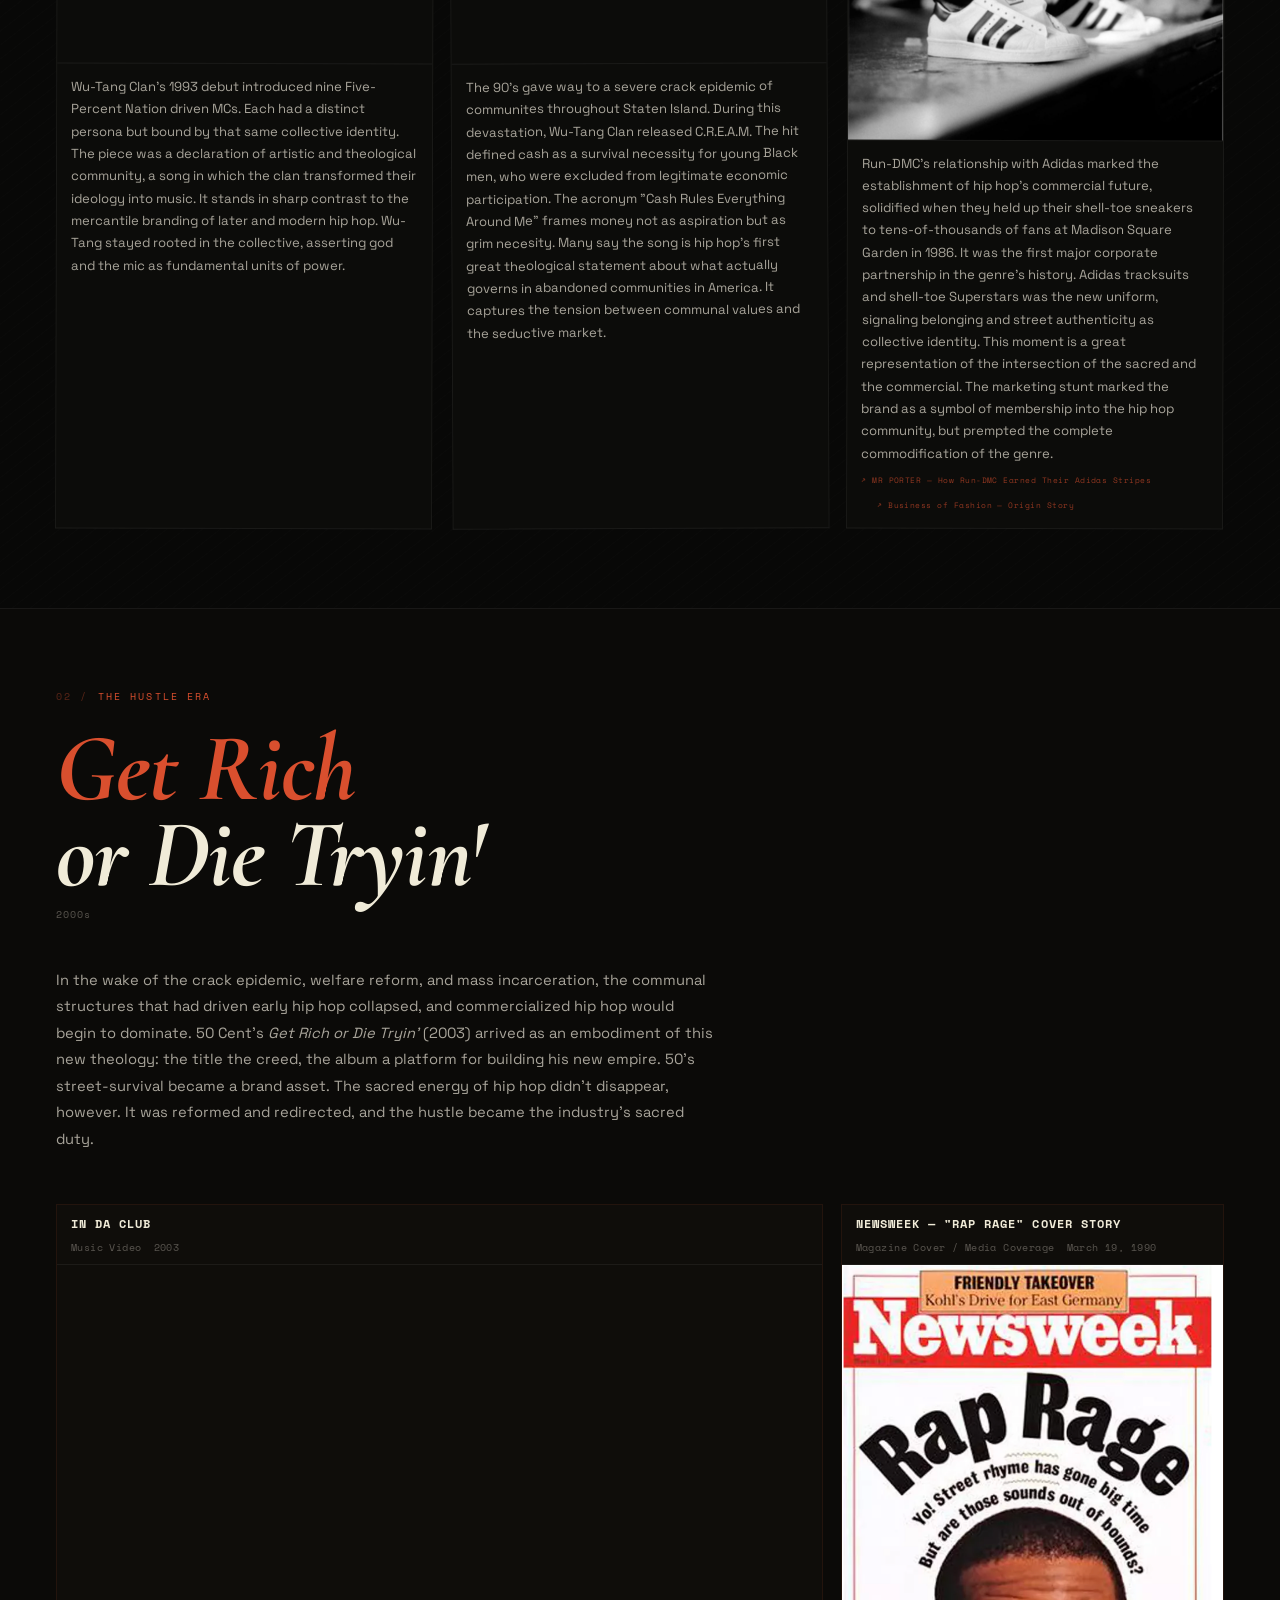
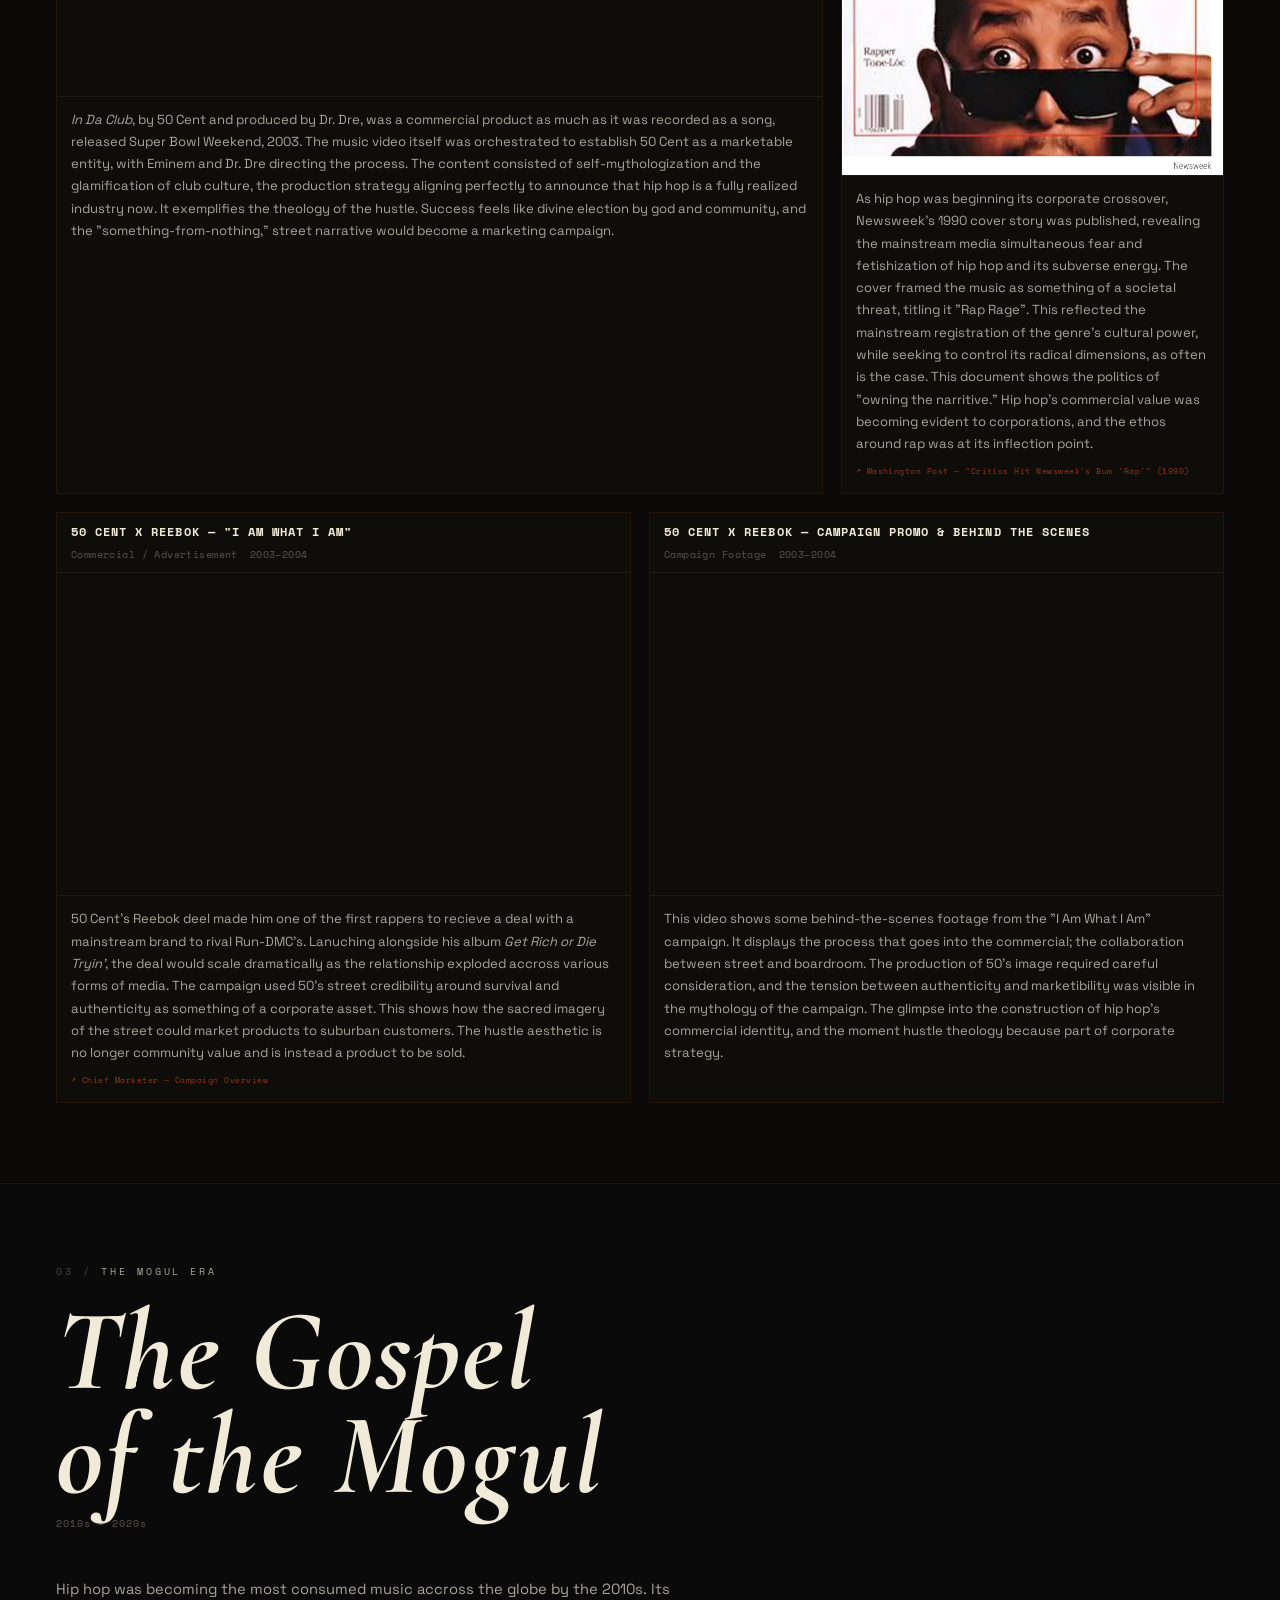
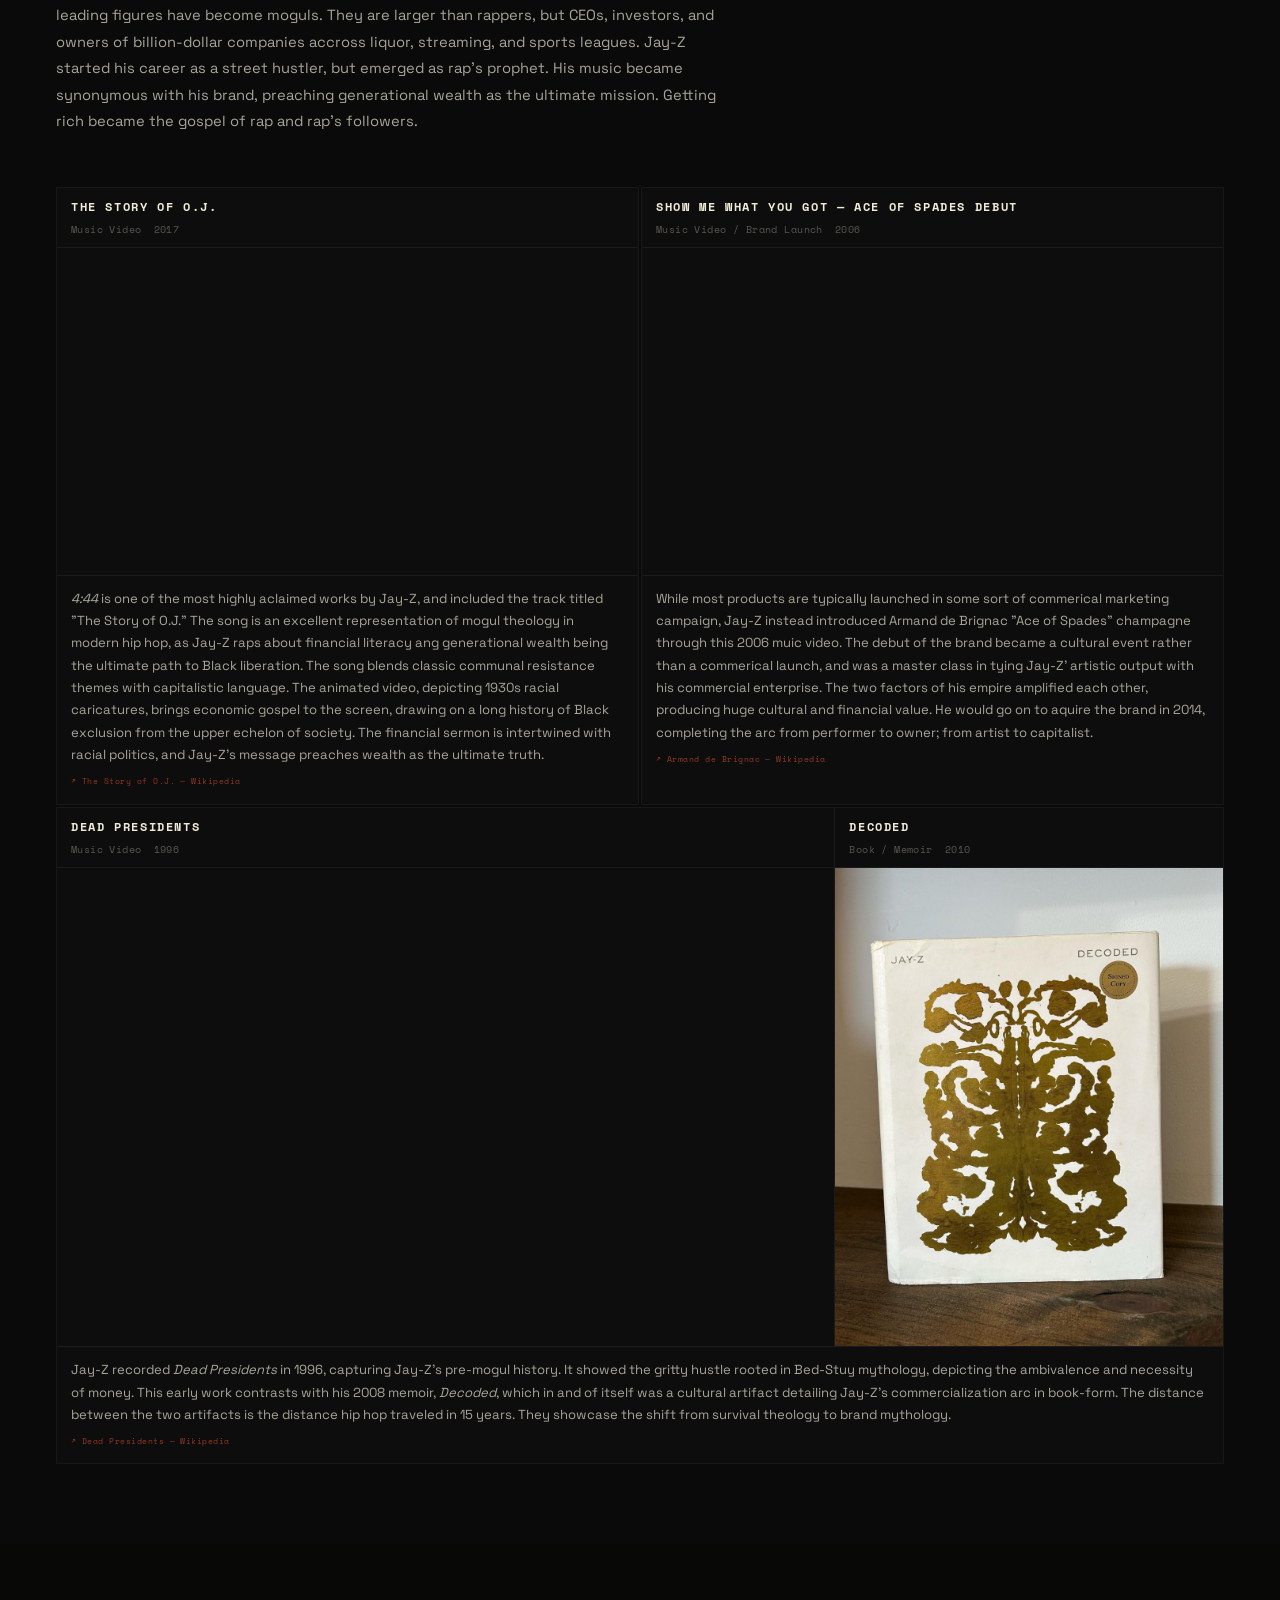
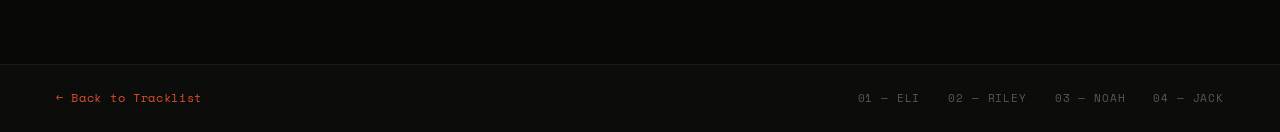
==== commit 08b5b2ca: "Increase image column width from 25% to 33%" ====
--- a/eli.html
+++ b/eli.html
@@ -142,7 +142,7 @@
       <div class="era-artifacts">
 
         <!-- Artifacts 2.1 + 2.2 — In Da Club (3/4) + Newsweek (1/4) -->
-        <div style="grid-column: 1 / -1; display: grid; grid-template-columns: 3fr 1fr; gap: 18px;">
+        <div style="grid-column: 1 / -1; display: grid; grid-template-columns: 2fr 1fr; gap: 18px;">
 
         <div class="artifact-slot artifact-video">
           <div class="artifact-meta">
@@ -308,7 +308,7 @@
 
         <!-- Artifact 3.3 — Dead Presidents + Decoded (shared blurb) -->
         <div class="artifact-slot" style="grid-column: 1 / -1;">
-          <div style="display: grid; grid-template-columns: 3fr 1fr;">
+          <div style="display: grid; grid-template-columns: 2fr 1fr;">
 
             <div class="artifact-video">
               <div class="artifact-meta">
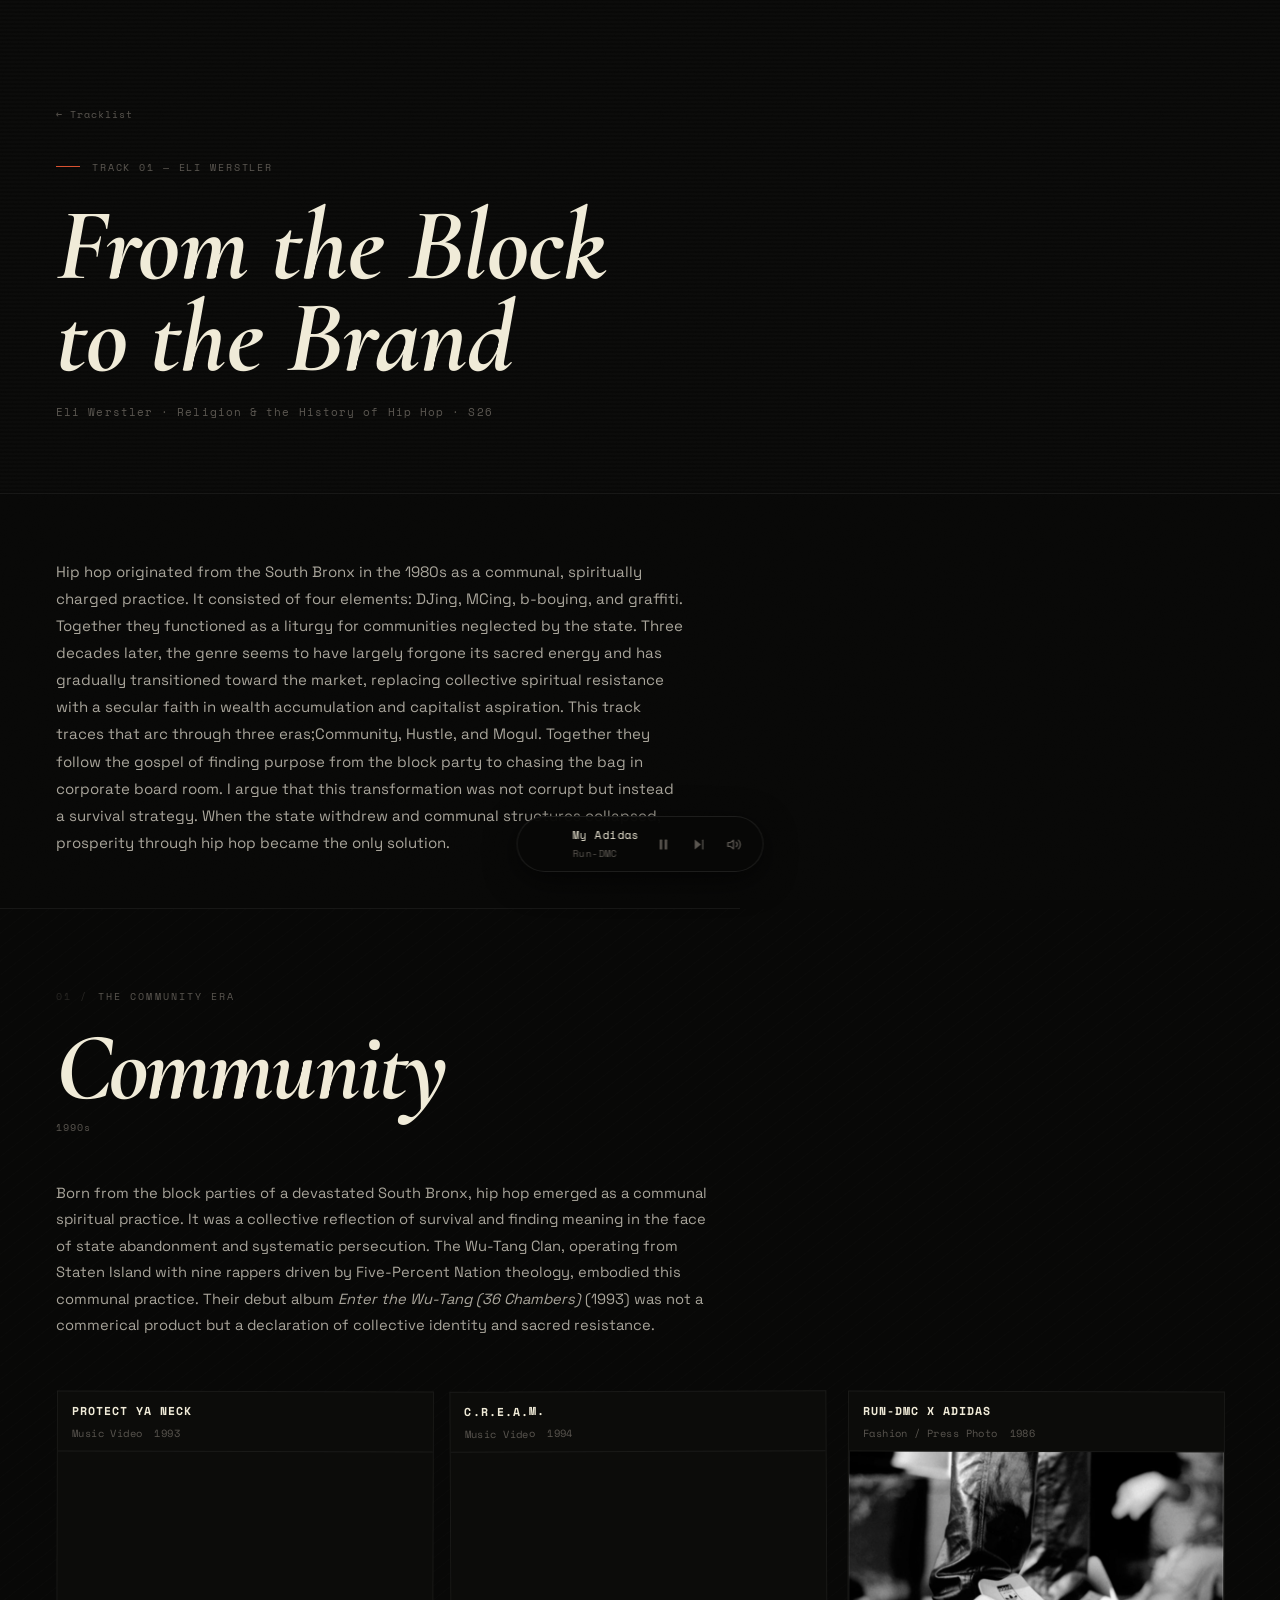
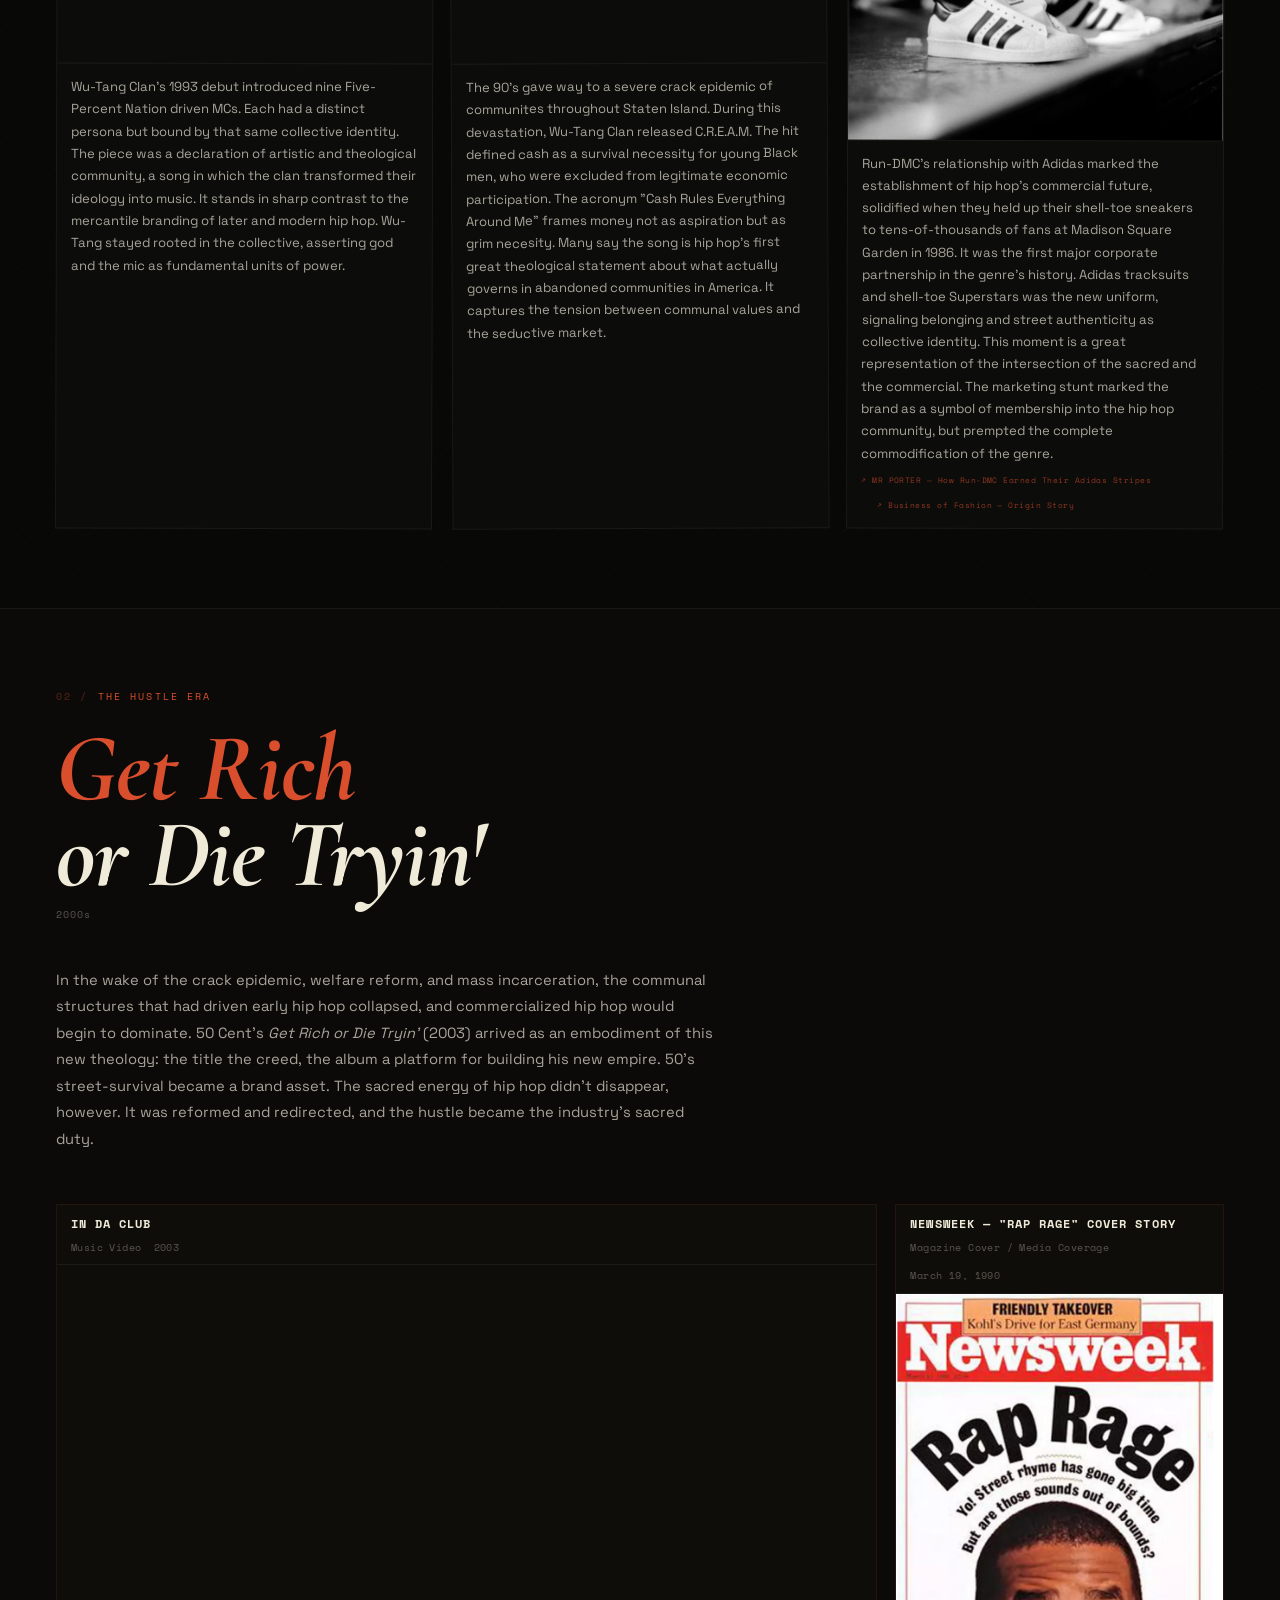
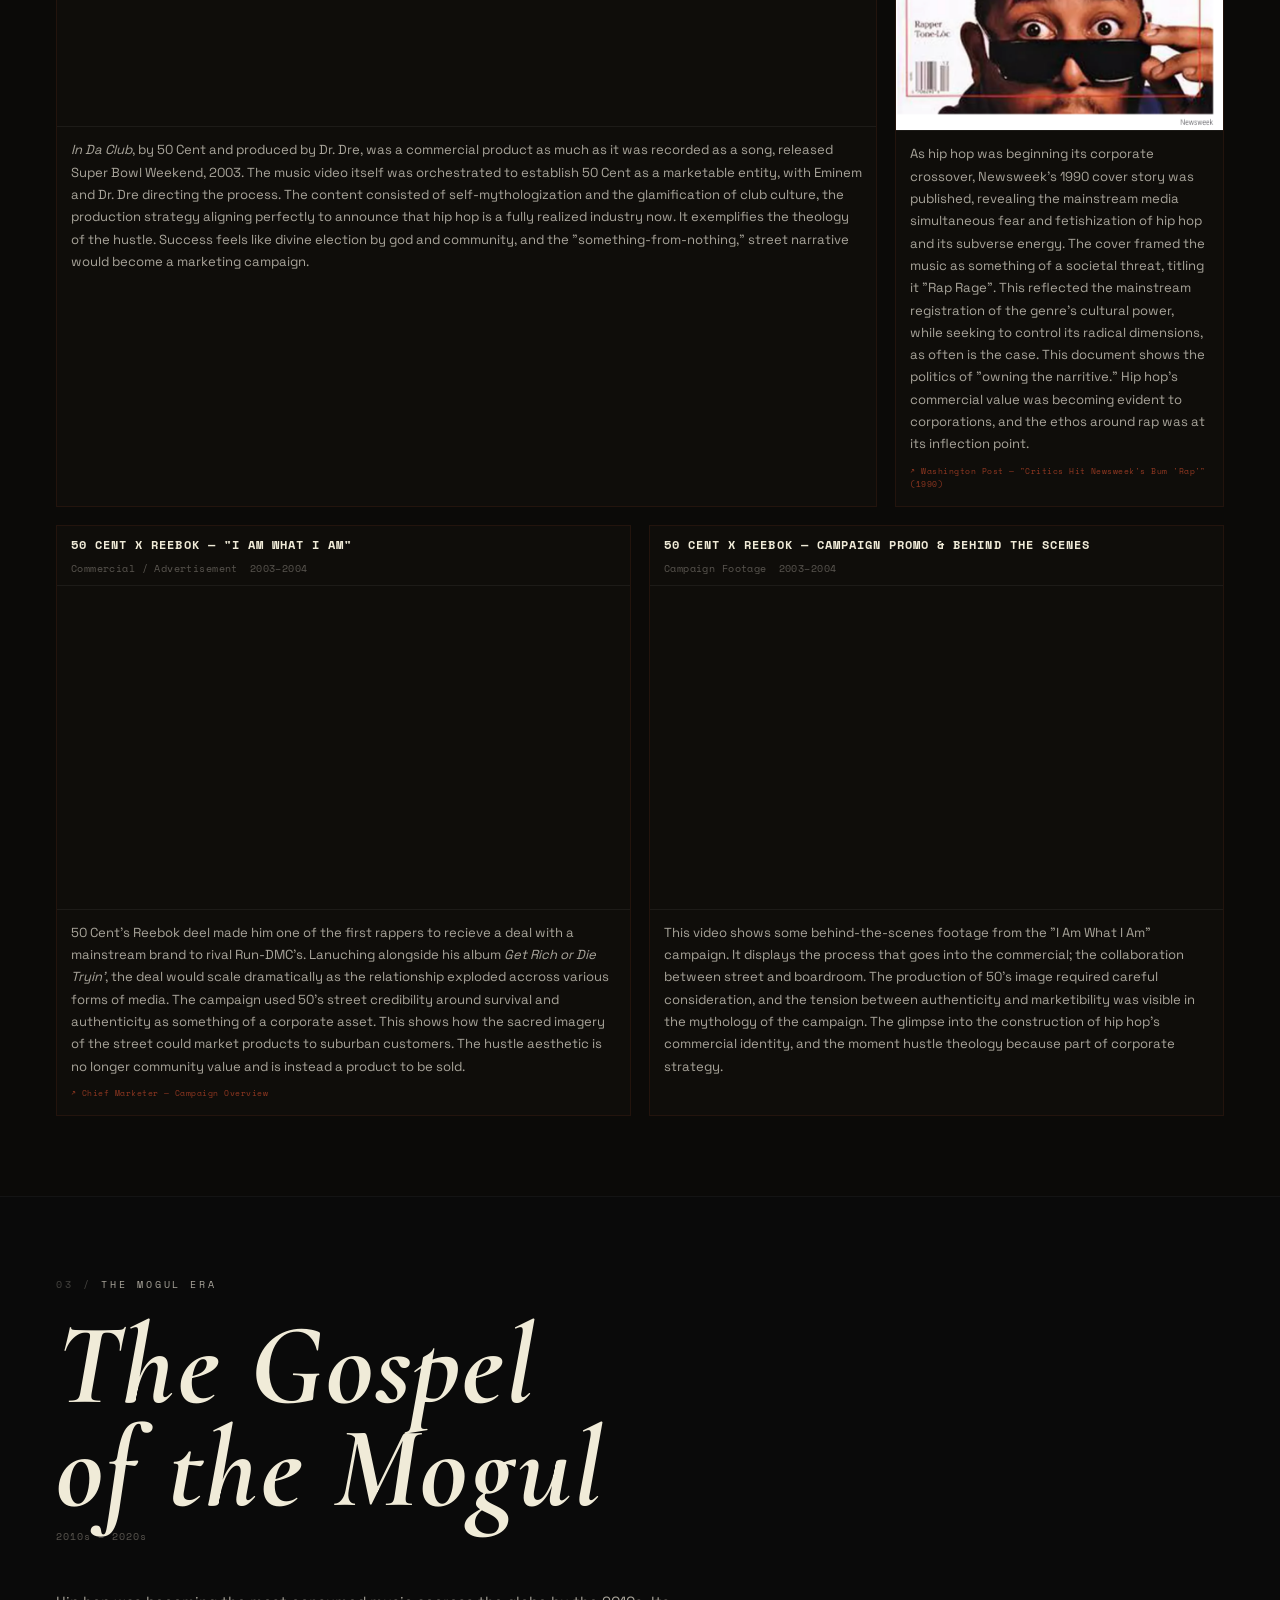
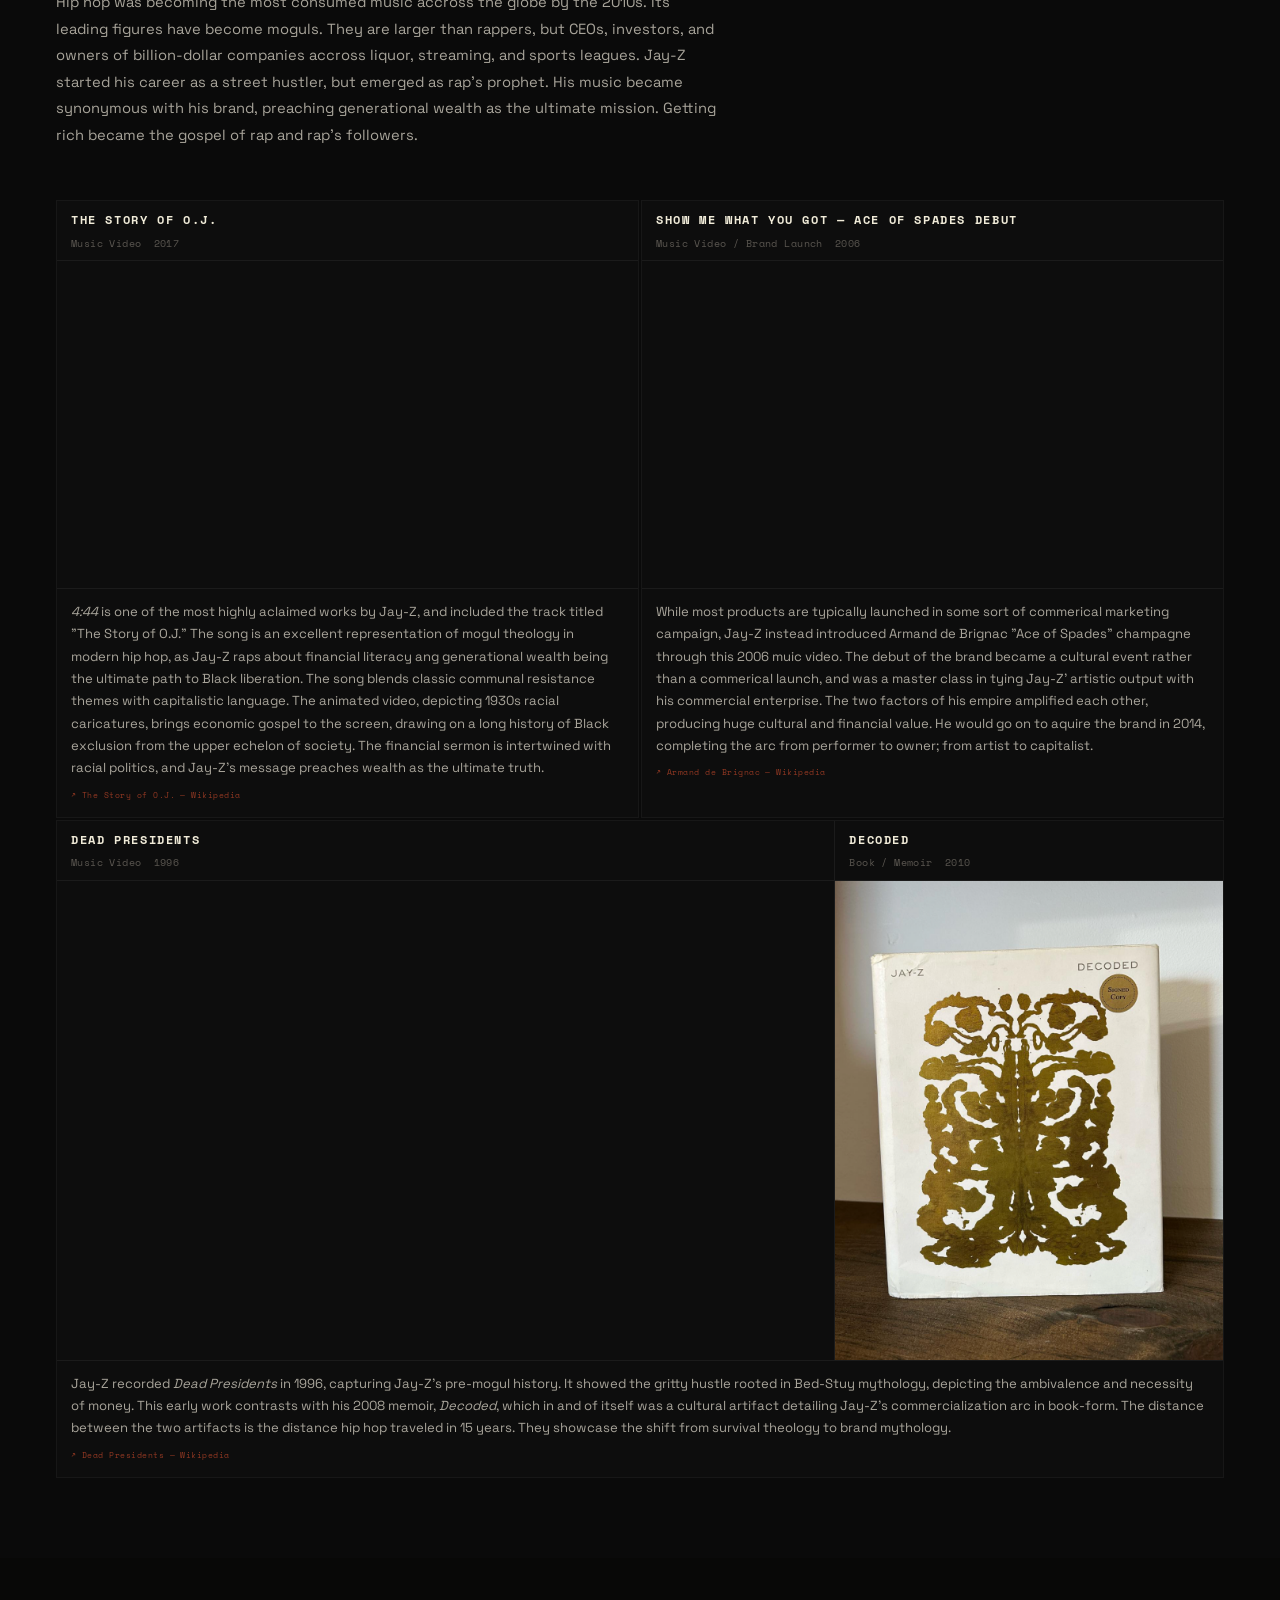
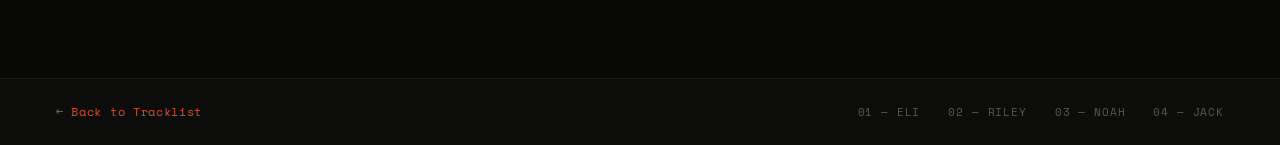
==== commit aff89515: "Reduce Newsweek image width slightly (5fr 2fr)" ====
--- a/eli.html
+++ b/eli.html
@@ -142,7 +142,7 @@
       <div class="era-artifacts">
 
         <!-- Artifacts 2.1 + 2.2 — In Da Club (3/4) + Newsweek (1/4) -->
-        <div style="grid-column: 1 / -1; display: grid; grid-template-columns: 2fr 1fr; gap: 18px;">
+        <div style="grid-column: 1 / -1; display: grid; grid-template-columns: 5fr 2fr; gap: 18px;">
 
         <div class="artifact-slot artifact-video">
           <div class="artifact-meta">
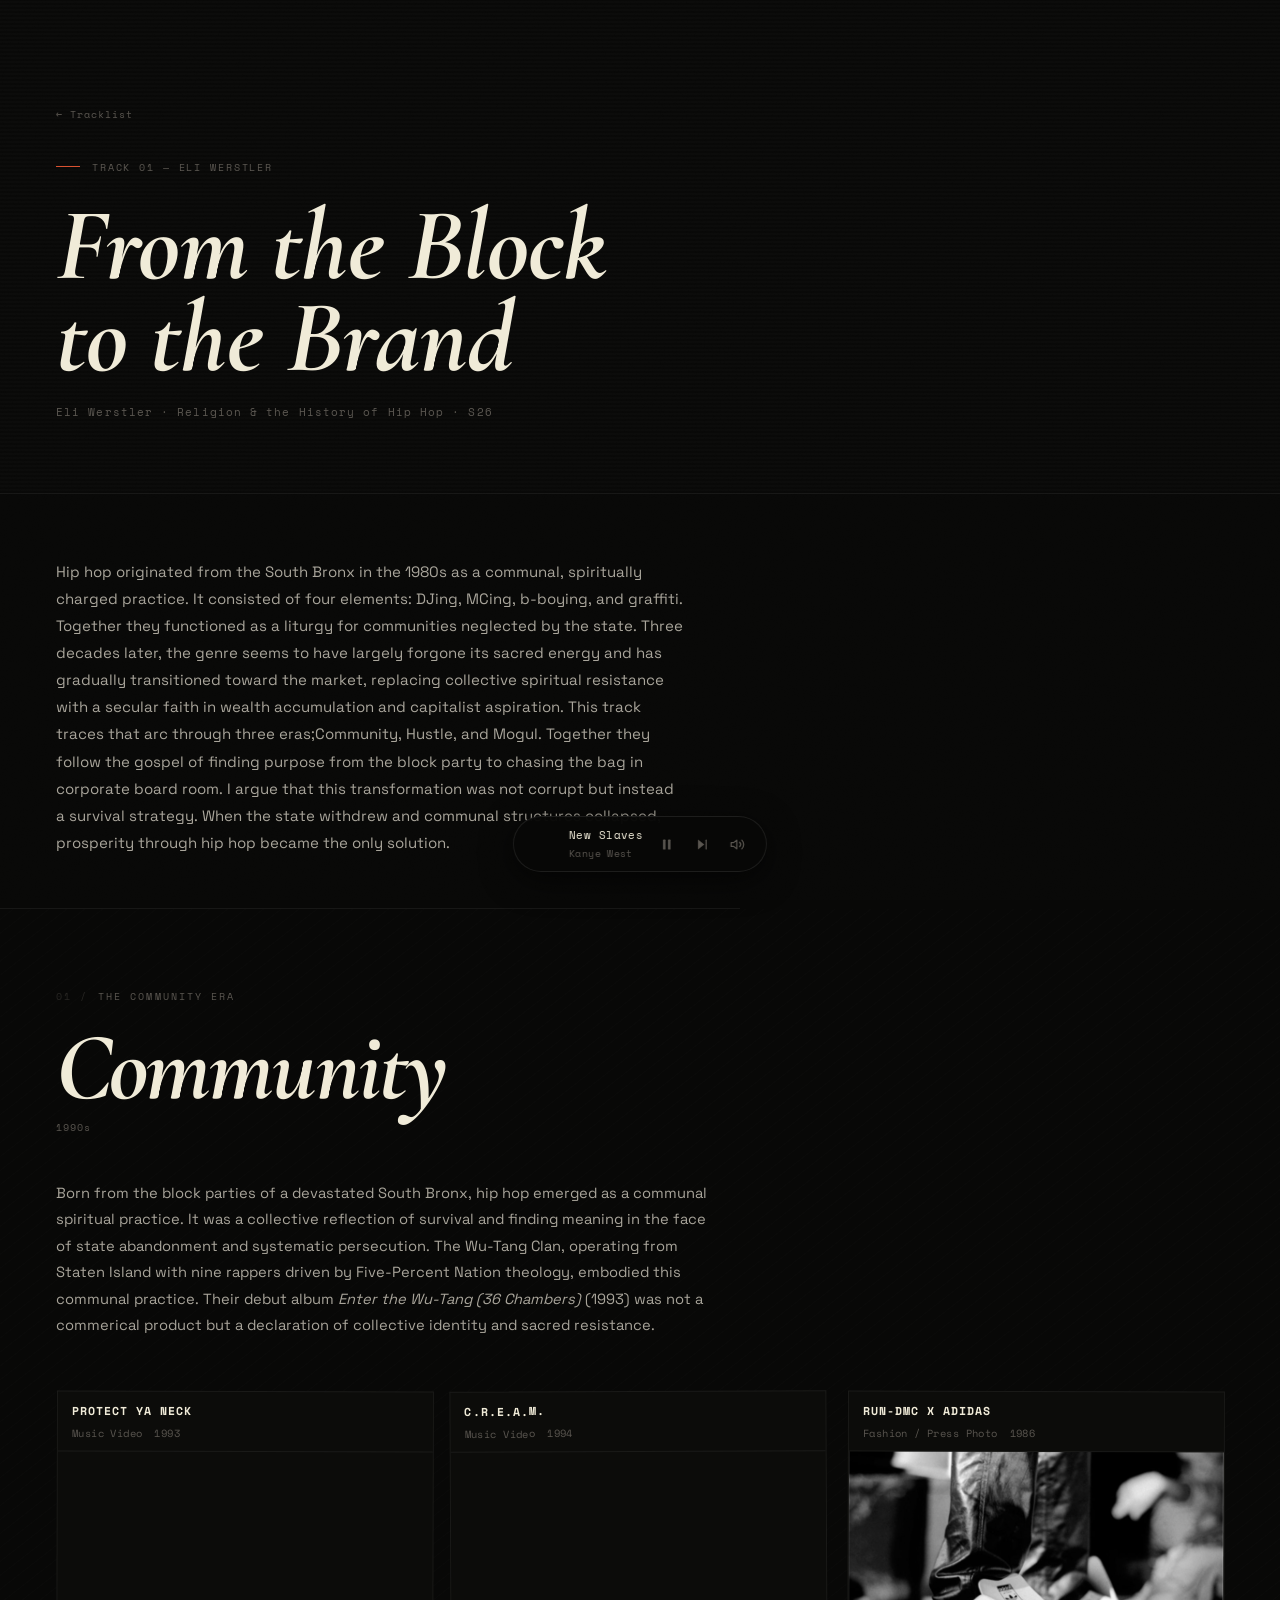
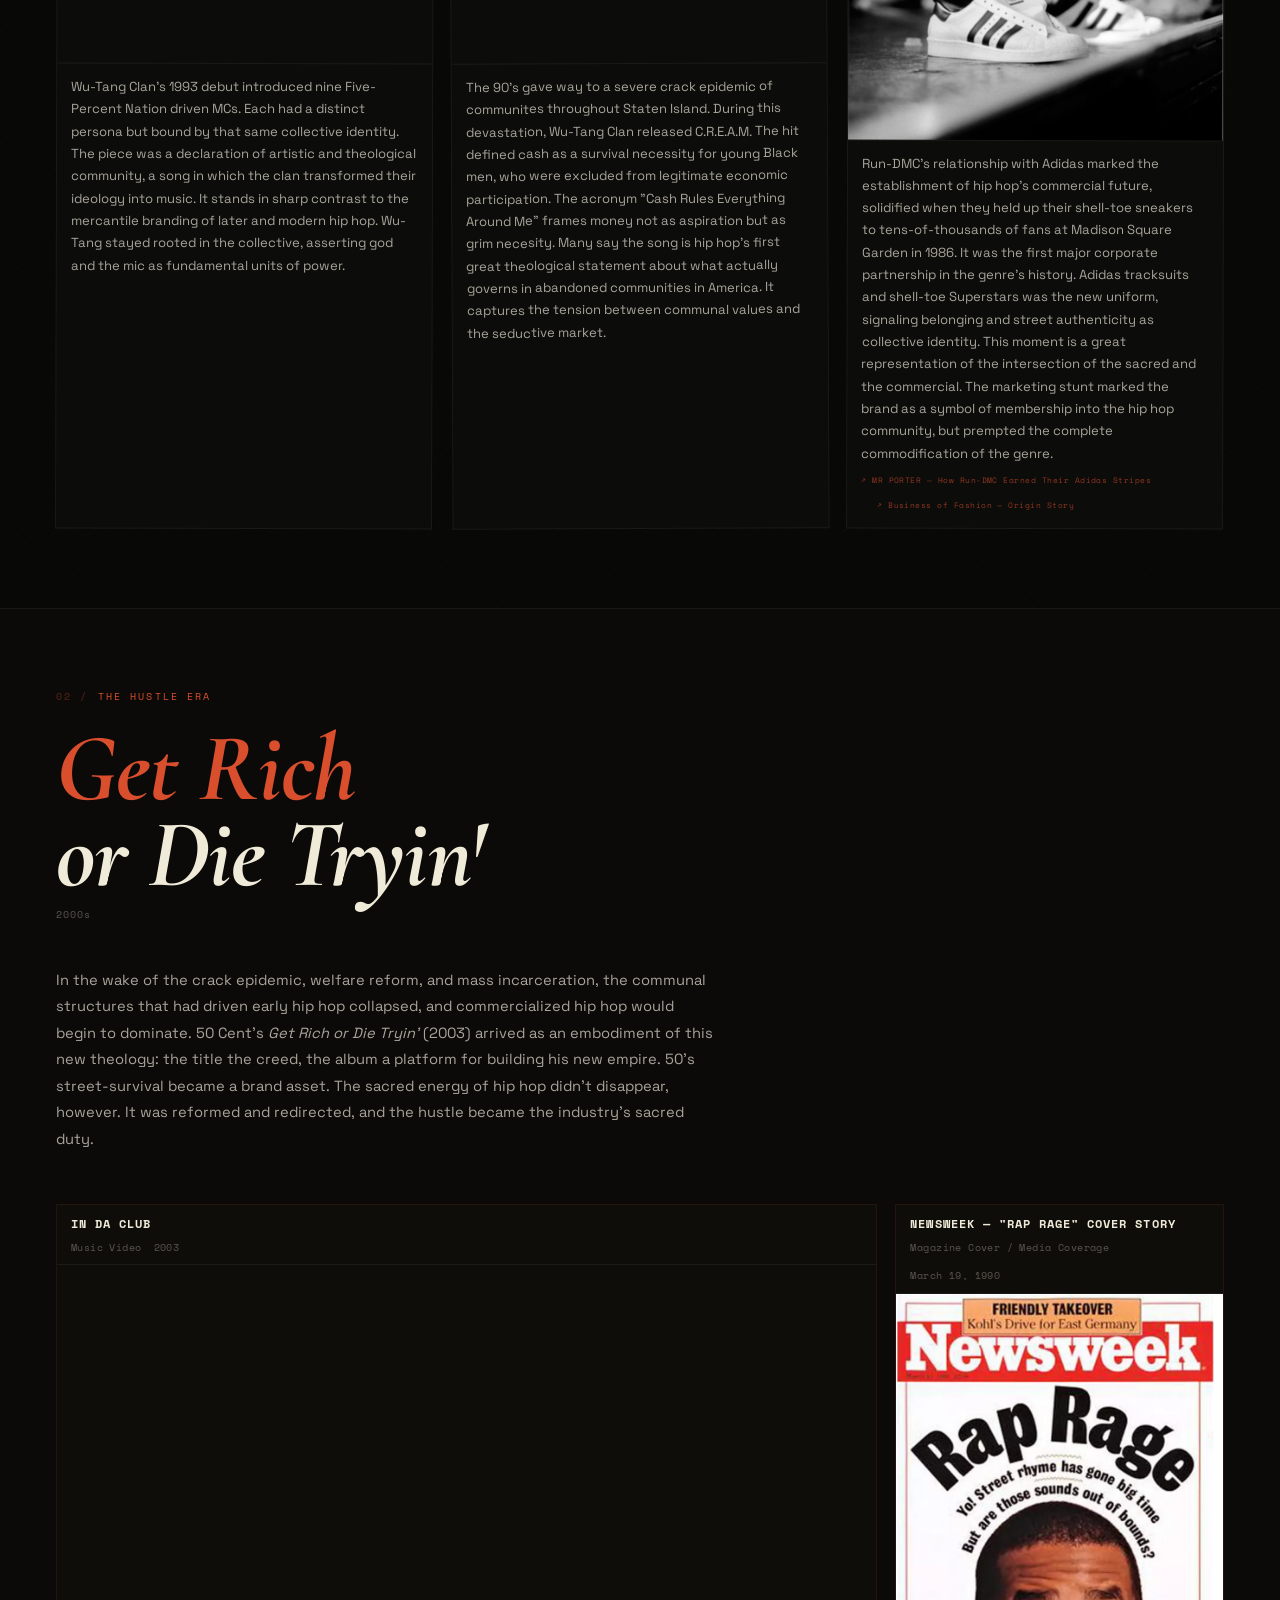
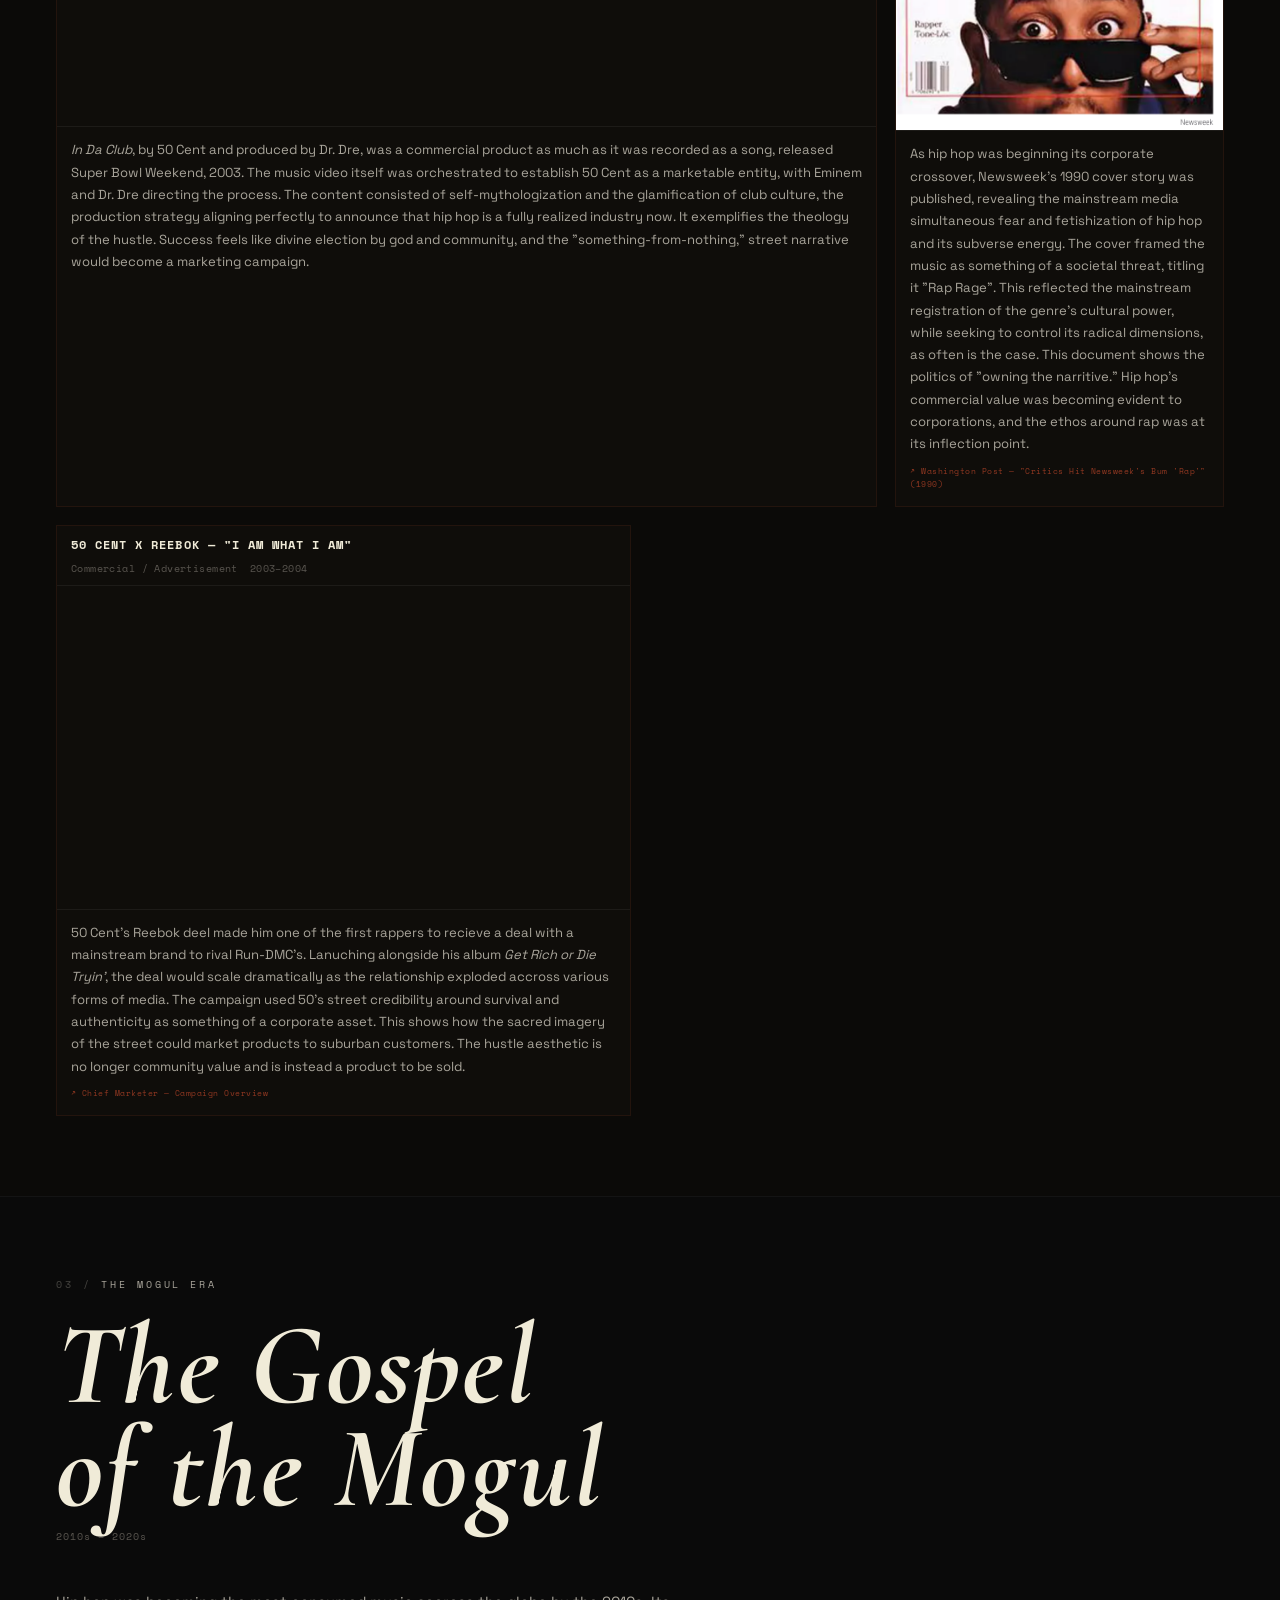
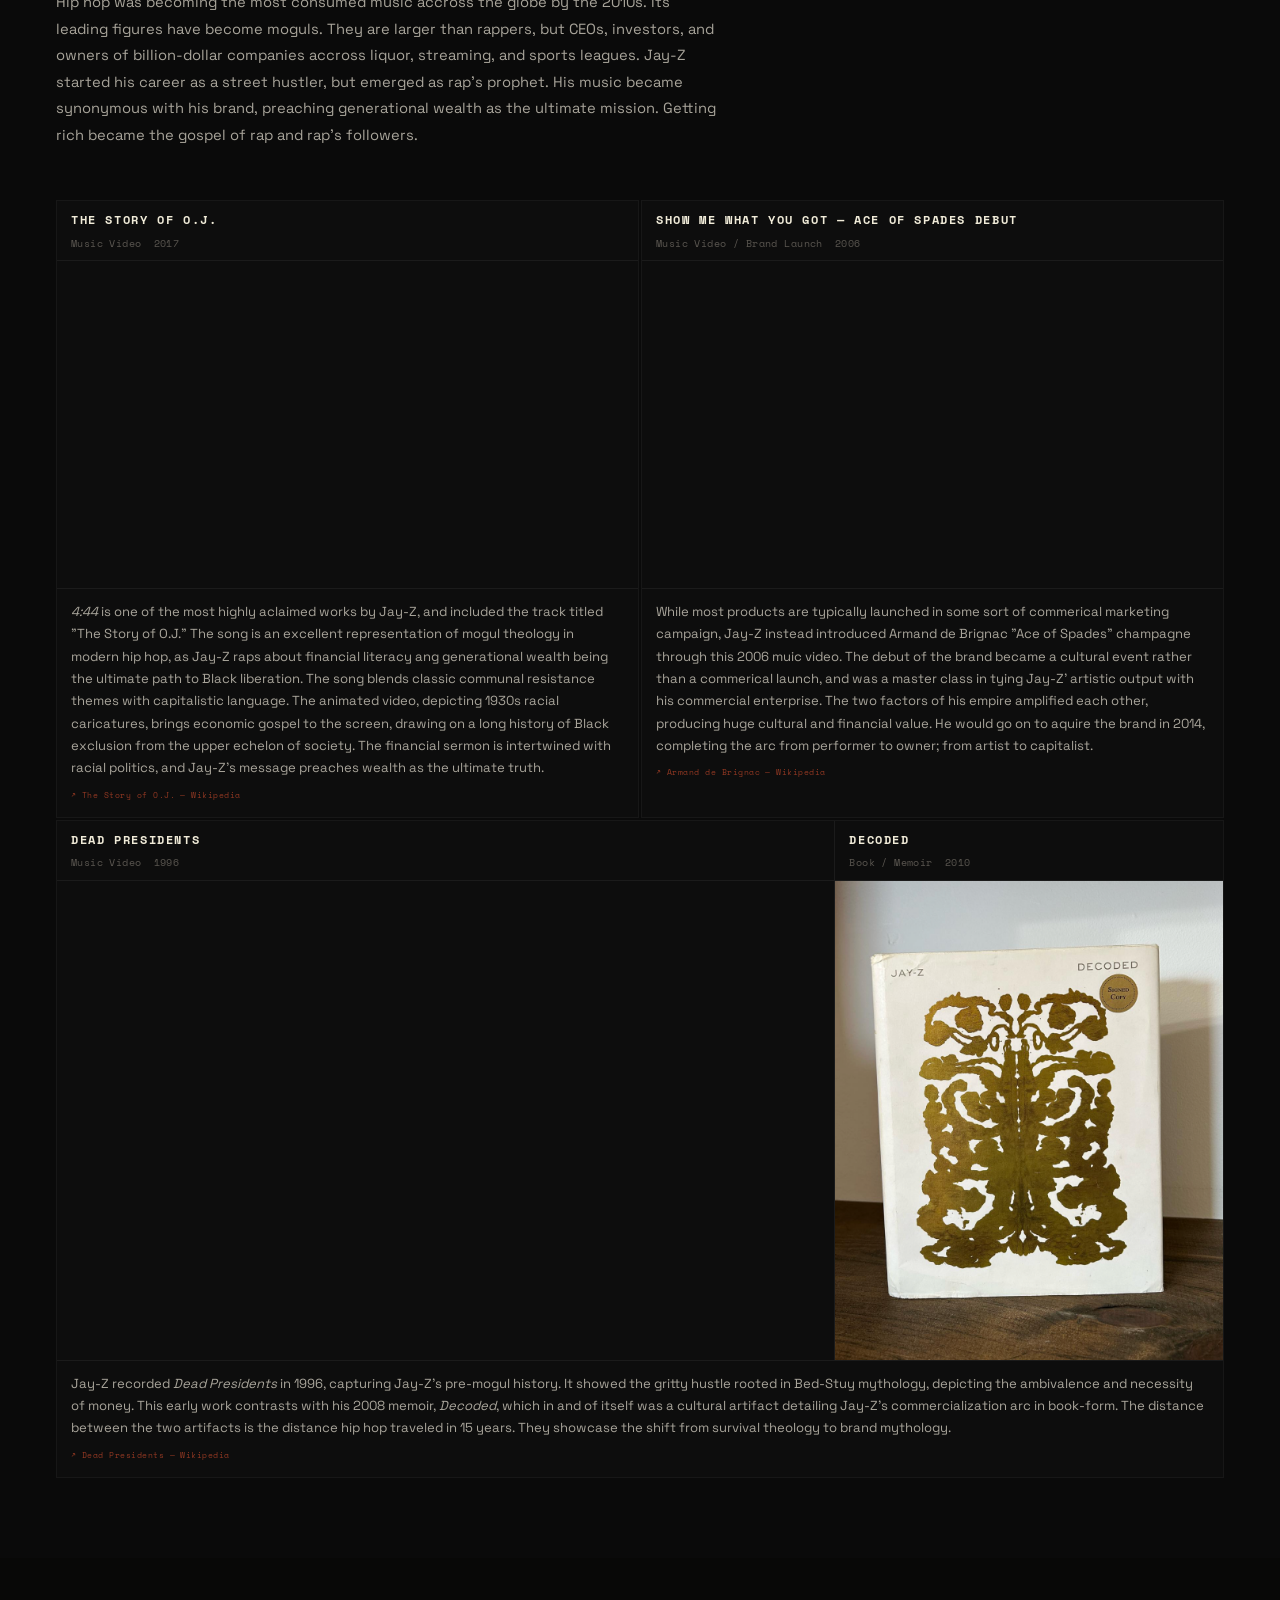
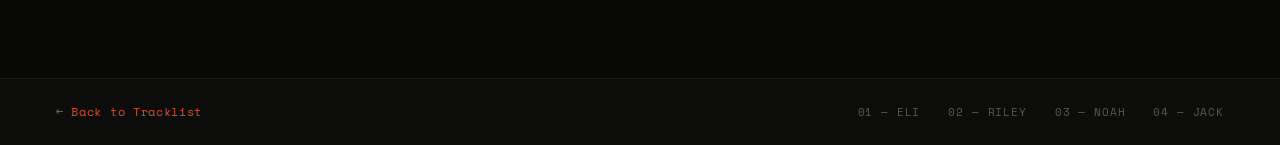
==== commit 6f3bd9e5: "Remove Reebok BTS artifact from Eli's Hustle era" ====
--- a/eli.html
+++ b/eli.html
@@ -207,29 +207,6 @@
           <div class="artifact-annotation">
             <p>50 Cent's Reebok deel made him one of the first rappers to recieve a deal with a mainstream brand to rival Run-DMC's. Lanuching alongside his album <em>Get Rich or Die Tryin'</em>, the deal would scale dramatically as the relationship exploded accross various forms of media. The campaign used 50's street credibility around survival and authenticity as something of a corporate asset. This shows how the sacred imagery of the street could market products to suburban customers. The hustle aesthetic is no longer community value and is instead a product to be sold.</p>
             <a href="https://www.chiefmarketer.com/reebok-launches-i-am-what-i-am-campaign/" class="artifact-ext" target="_blank" rel="noopener">↗ Chief Marketer — Campaign Overview</a>
-          </div>
-        </div>
-
-        <!-- Artifact 2.4 — Reebok BTS / Promo Footage -->
-        <div class="artifact-slot artifact-video">
-          <div class="artifact-meta">
-            <p class="artifact-title">50 Cent x Reebok — Campaign Promo &amp; Behind the Scenes</p>
-            <div class="artifact-sub">
-              <span class="artifact-type">Campaign Footage</span>
-              <span class="artifact-date">2003–2004</span>
-            </div>
-          </div>
-          <div class="artifact-media">
-            <div style="position:relative;padding-bottom:56.25%;height:0;overflow:hidden;">
-              <iframe style="position:absolute;top:0;left:0;width:100%;height:100%;"
-                src="https://www.youtube.com/embed/1NtPL6DxCqs"
-                frameborder="0"
-                allow="accelerometer; autoplay; clipboard-write; encrypted-media; gyroscope; picture-in-picture"
-                allowfullscreen></iframe>
-            </div>
-          </div>
-          <div class="artifact-annotation">
-            <p>This video shows some behind-the-scenes footage from the "I Am What I Am" campaign. It displays the process that goes into the commercial; the collaboration between street and boardroom. The production of 50's image required careful consideration, and the tension between authenticity and marketibility was visible in the mythology of the campaign. The glimpse into the construction of hip hop's commercial identity, and the moment hustle theology because part of corporate strategy.</p>
           </div>
         </div>
 
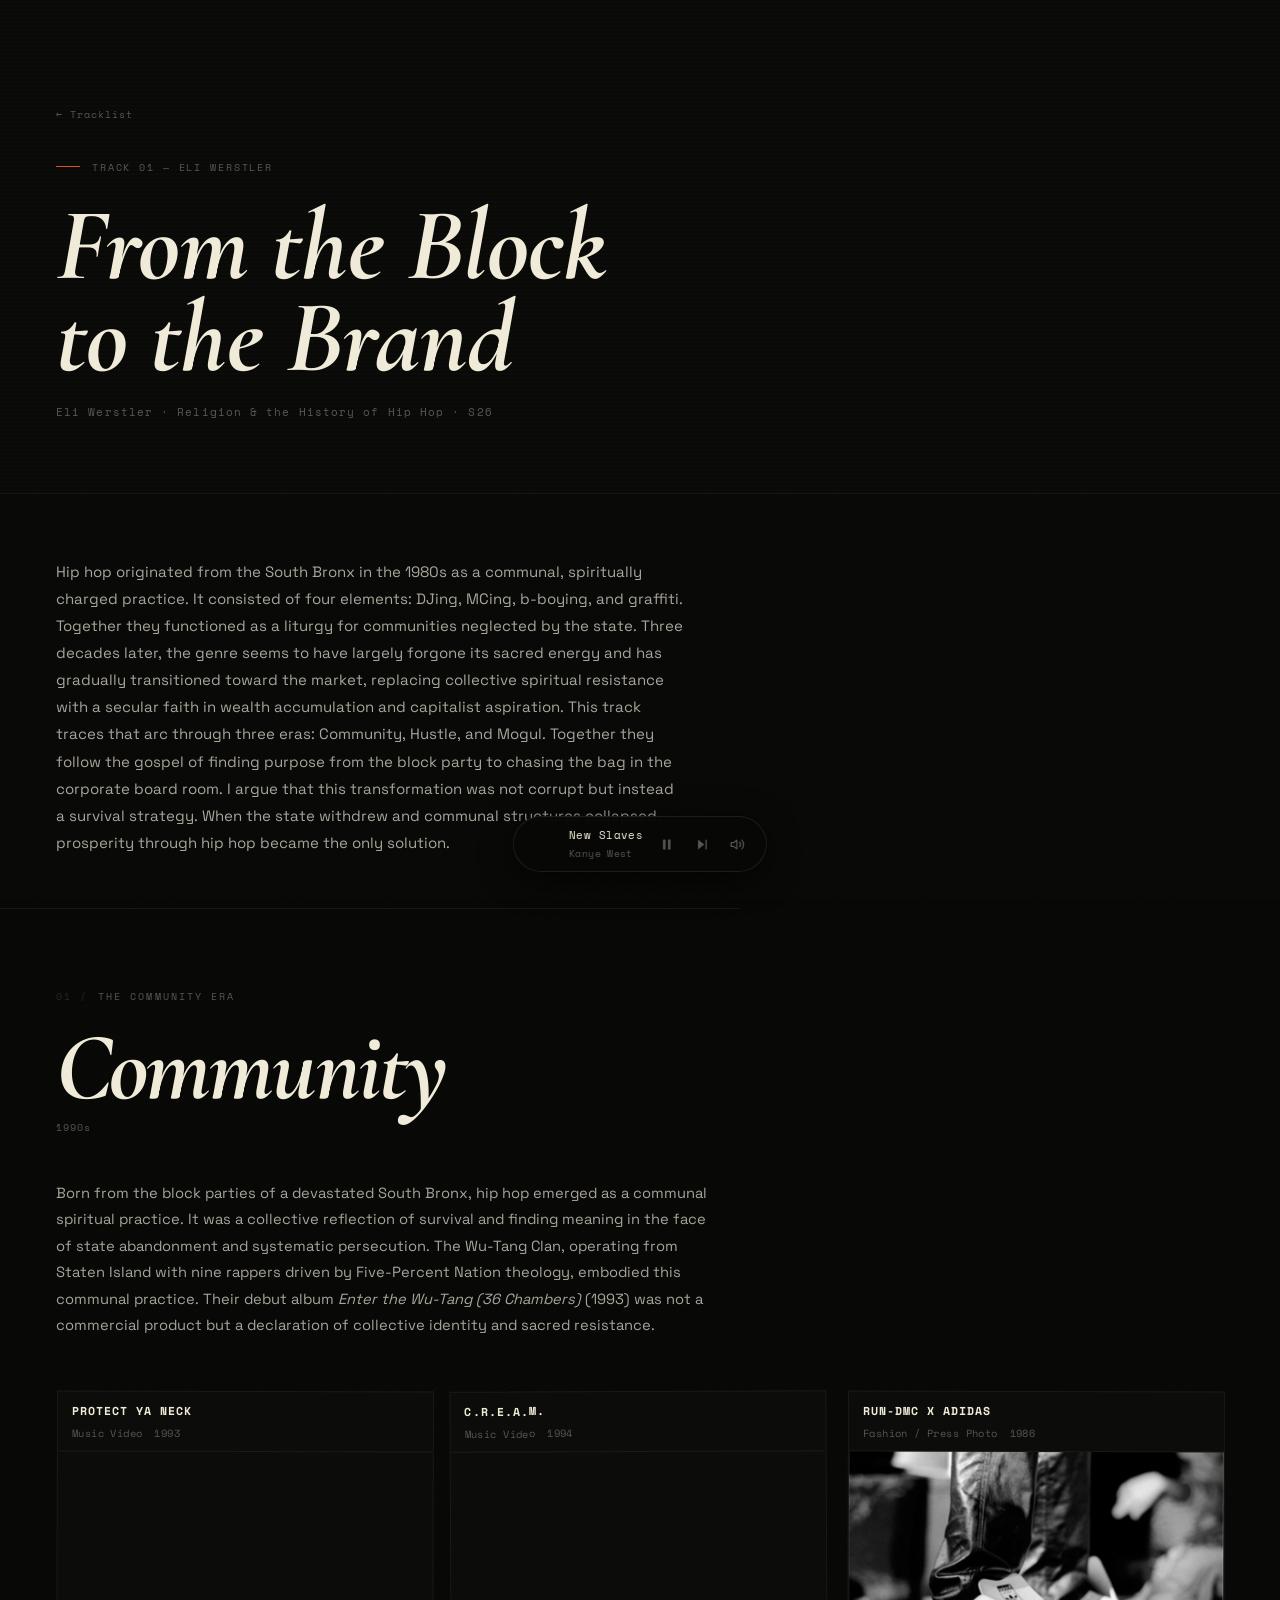
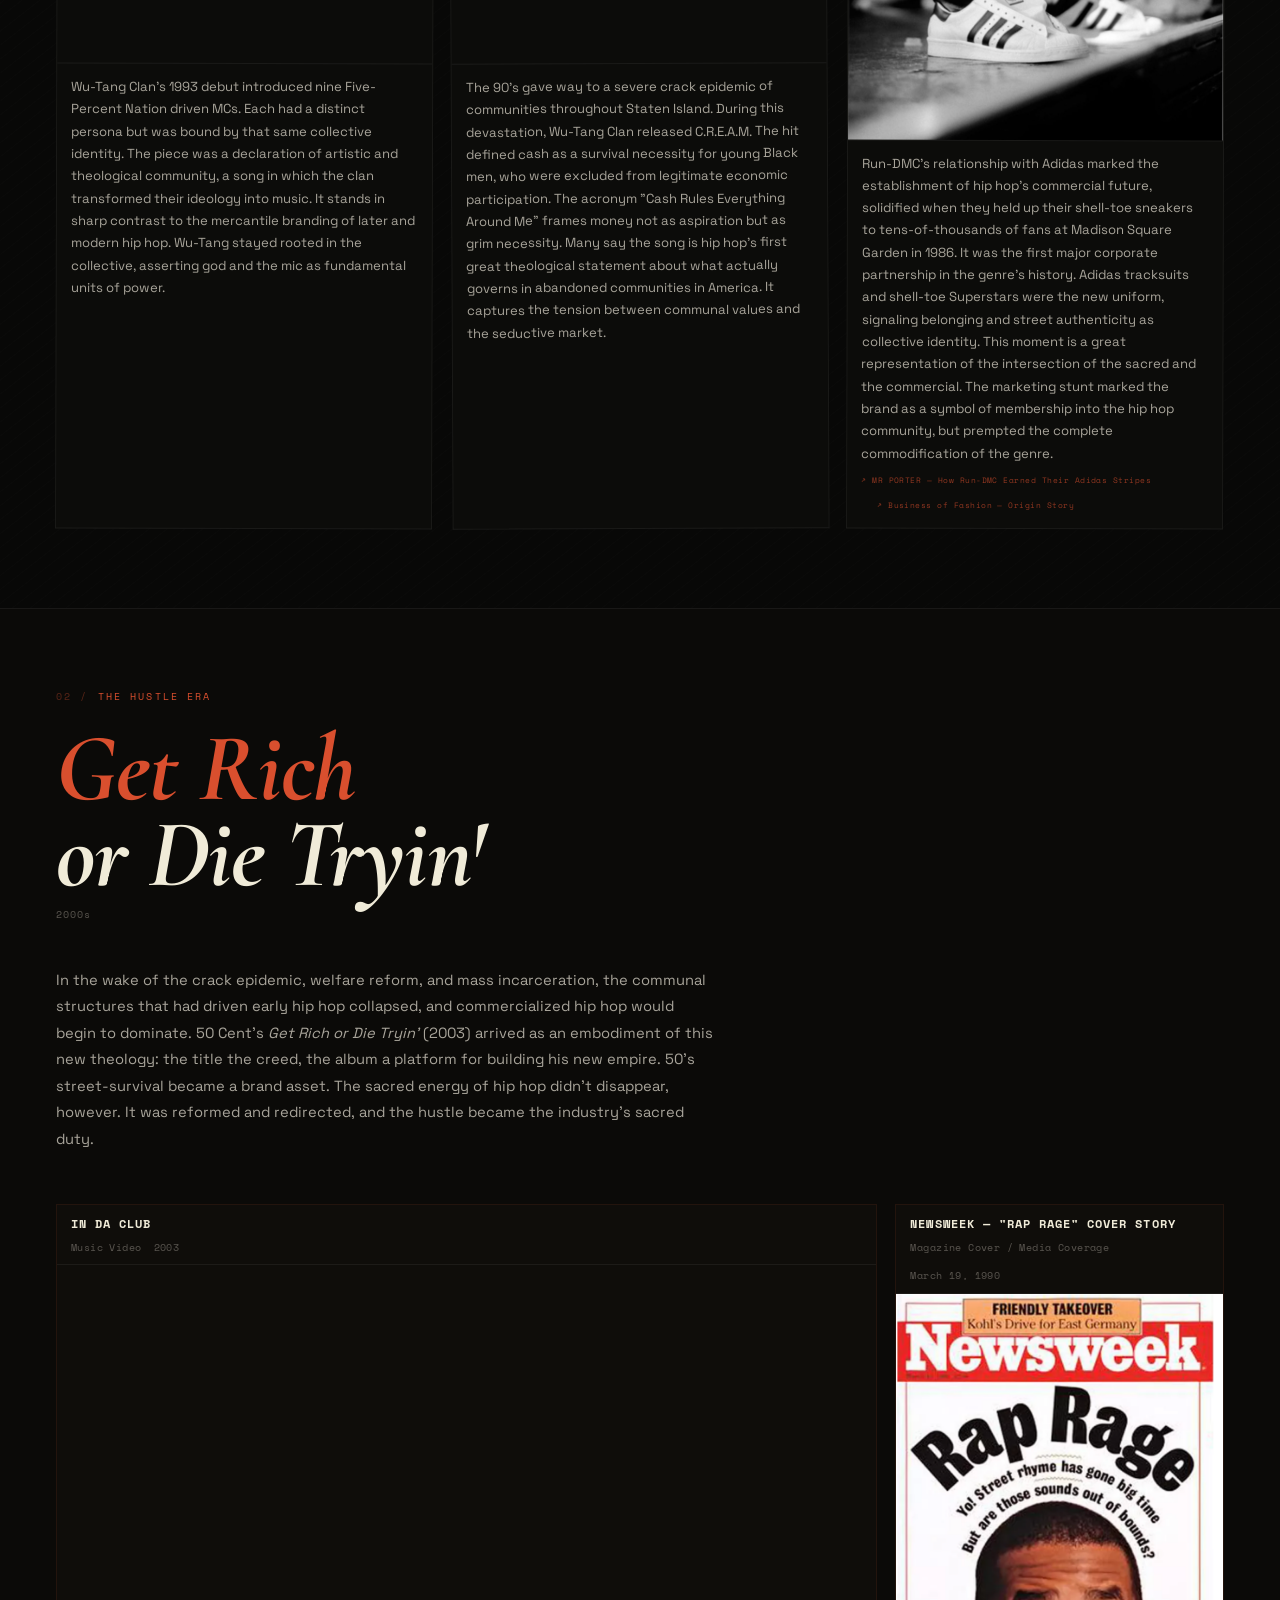
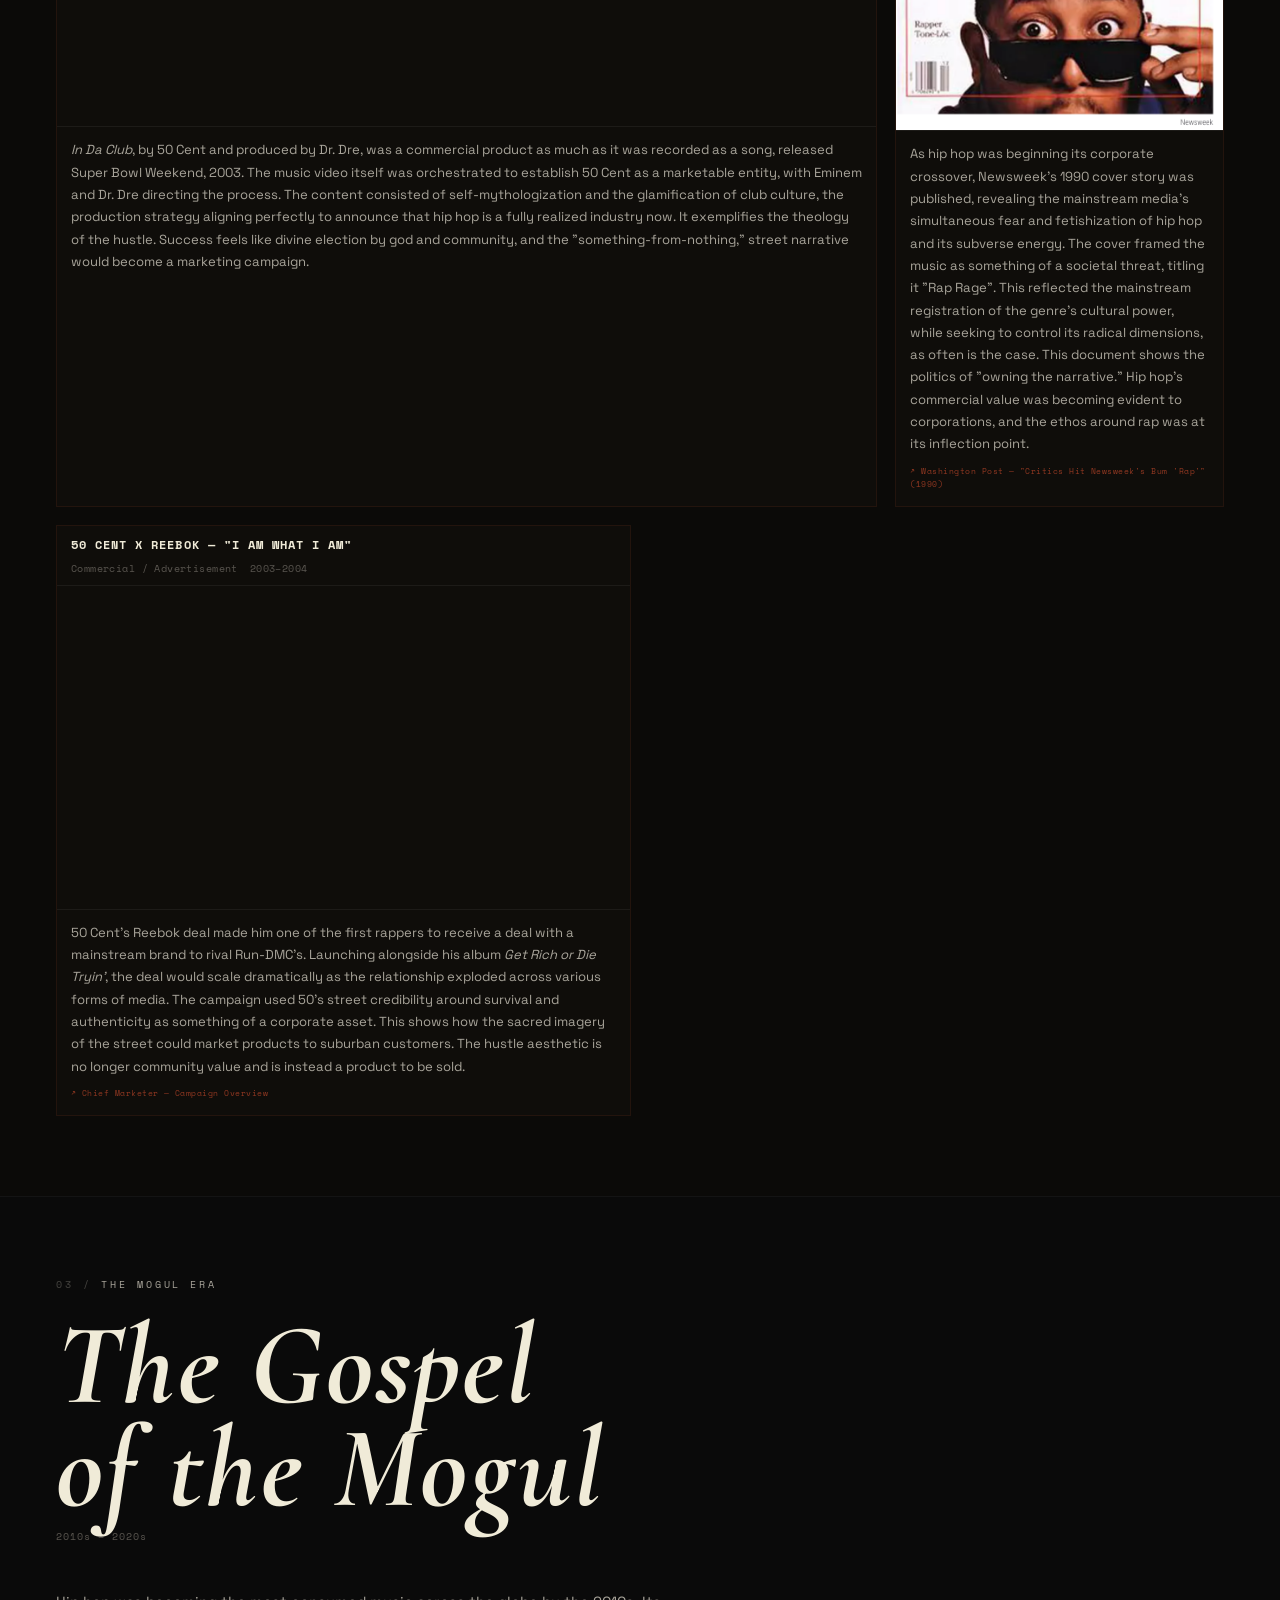
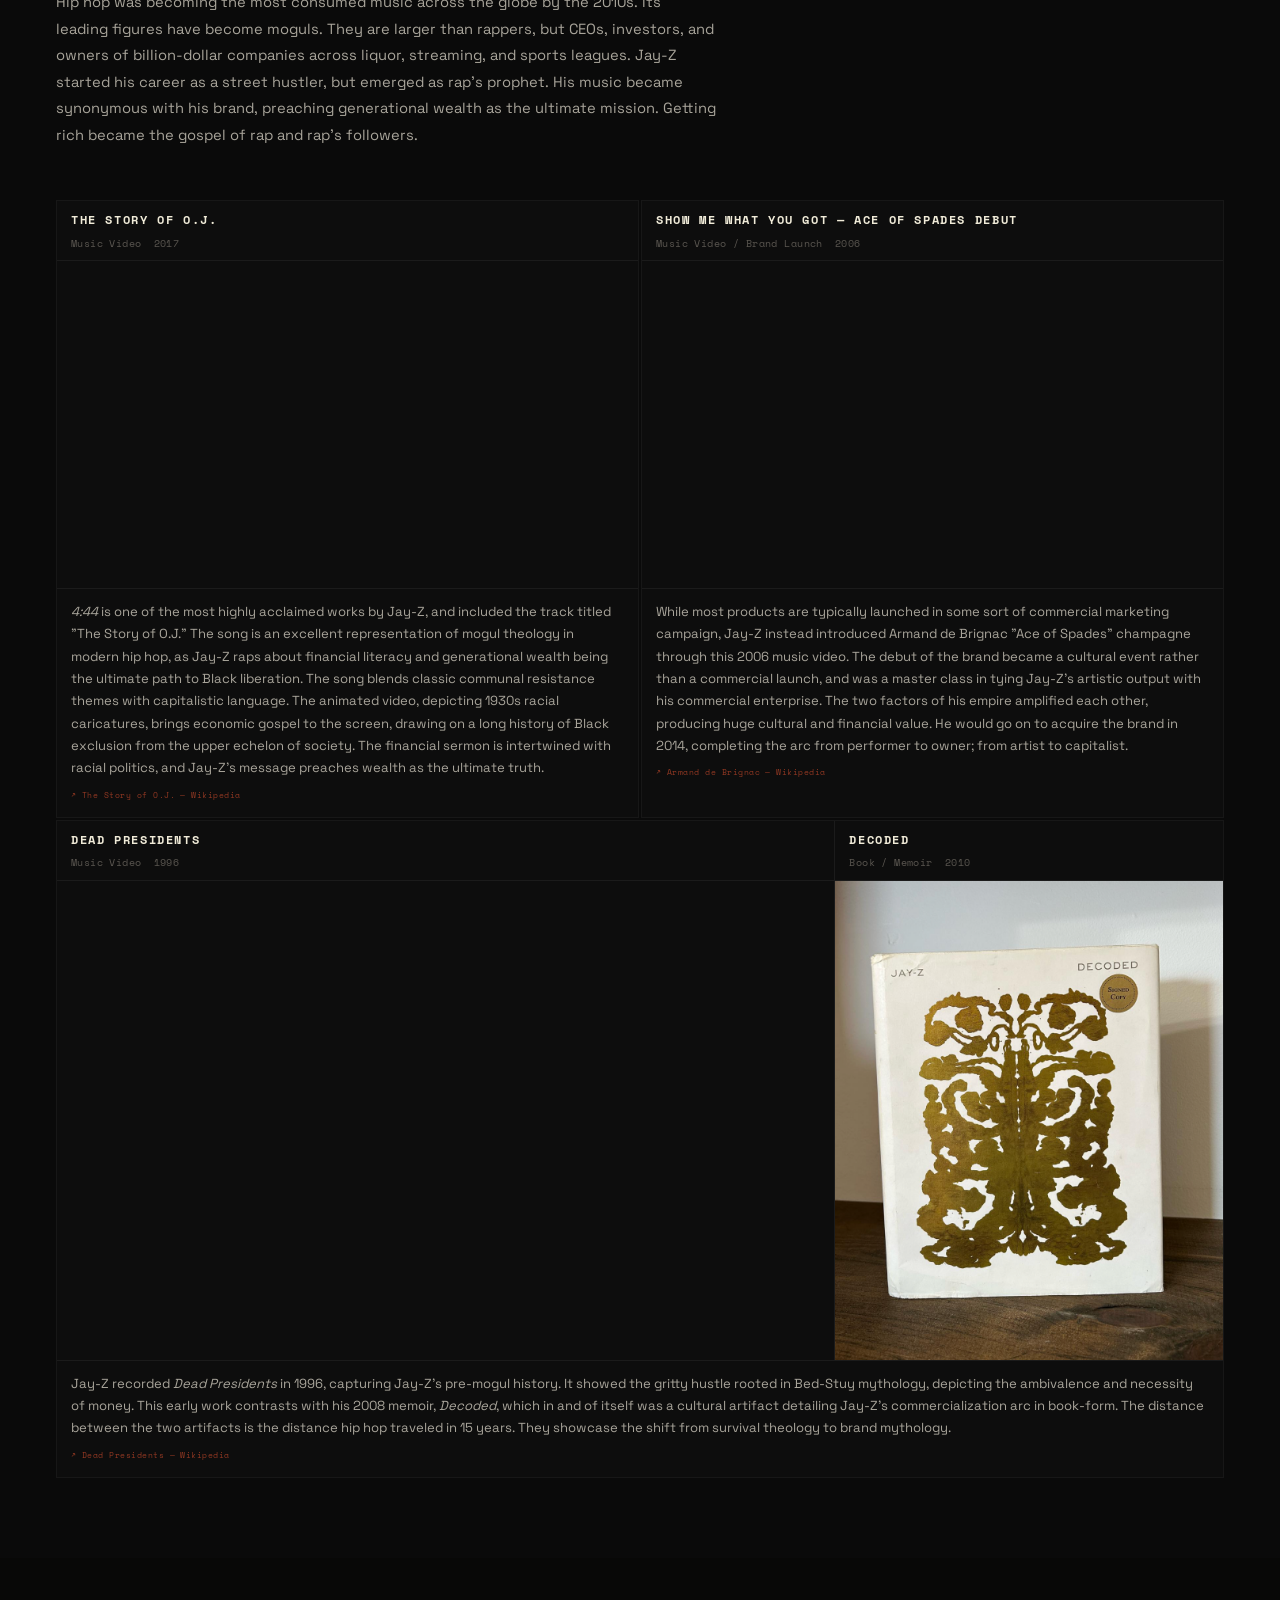
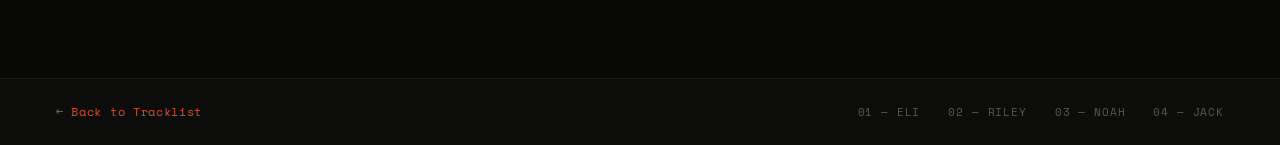
==== commit 209ee0f3: "Fix grammatical errors across eli, riley, and jack pages Co-Authored-By: Claude Sonnet 4.6 <noreply@" ====
--- a/eli.html
+++ b/eli.html
@@ -23,7 +23,7 @@
   <!-- INTRO -->
   <section class="chapter-intro" style="padding:64px 56px 52px;max-width:740px;border-bottom:1px solid var(--border);">
     <p class="intro-text" style="font-size:0.94em;line-height:1.8;color:var(--text-2);">
-      Hip hop originated from the South Bronx in the 1980s as a communal, spiritually charged practice. It consisted of four elements: DJing, MCing, b-boying, and graffiti. Together they functioned as a liturgy for communities neglected by the state. Three decades later, the genre seems to have largely forgone its sacred energy and has gradually transitioned toward the market, replacing collective spiritual resistance with a secular faith in wealth accumulation and capitalist aspiration. This track traces that arc through three eras;Community, Hustle, and Mogul. Together they follow the gospel of finding purpose from the block party to chasing the bag in corporate board room. I argue that this transformation was not corrupt but instead a survival strategy. When the state withdrew and communal structures collapsed, prosperity through hip hop became the only solution.
+      Hip hop originated from the South Bronx in the 1980s as a communal, spiritually charged practice. It consisted of four elements: DJing, MCing, b-boying, and graffiti. Together they functioned as a liturgy for communities neglected by the state. Three decades later, the genre seems to have largely forgone its sacred energy and has gradually transitioned toward the market, replacing collective spiritual resistance with a secular faith in wealth accumulation and capitalist aspiration. This track traces that arc through three eras: Community, Hustle, and Mogul. Together they follow the gospel of finding purpose from the block party to chasing the bag in the corporate board room. I argue that this transformation was not corrupt but instead a survival strategy. When the state withdrew and communal structures collapsed, prosperity through hip hop became the only solution.
     </p>
   </section>
 
@@ -45,7 +45,7 @@
 
       <div class="era-intro">
         <p style="font-size:0.92em;line-height:1.8;color:var(--text-2);">
-          Born from the block parties of a devastated South Bronx, hip hop emerged as a communal spiritual practice. It was a collective reflection of survival and finding meaning in the face of state abandonment and systematic persecution. The Wu-Tang Clan, operating from Staten Island with nine rappers driven by Five-Percent Nation theology, embodied this communal practice. Their debut album <em>Enter the Wu-Tang (36 Chambers)</em> (1993) was not a commerical product but a declaration of collective identity and sacred resistance.
+          Born from the block parties of a devastated South Bronx, hip hop emerged as a communal spiritual practice. It was a collective reflection of survival and finding meaning in the face of state abandonment and systematic persecution. The Wu-Tang Clan, operating from Staten Island with nine rappers driven by Five-Percent Nation theology, embodied this communal practice. Their debut album <em>Enter the Wu-Tang (36 Chambers)</em> (1993) was not a commercial product but a declaration of collective identity and sacred resistance.
         </p>
       </div>
 
@@ -70,7 +70,7 @@
             </div>
           </div>
           <div class="artifact-annotation">
-            <p>Wu-Tang Clan's 1993 debut introduced nine Five-Percent Nation driven MCs. Each had a distinct persona but bound by that same collective identity. The piece was a declaration of artistic and theological community, a song in which the clan transformed their ideology into music. It stands in sharp contrast to the mercantile branding of later and modern hip hop. Wu-Tang stayed rooted in the collective, asserting god and the mic as fundamental units of power.</p>
+            <p>Wu-Tang Clan's 1993 debut introduced nine Five-Percent Nation driven MCs. Each had a distinct persona but was bound by that same collective identity. The piece was a declaration of artistic and theological community, a song in which the clan transformed their ideology into music. It stands in sharp contrast to the mercantile branding of later and modern hip hop. Wu-Tang stayed rooted in the collective, asserting god and the mic as fundamental units of power.</p>
           </div>
         </div>
 
@@ -93,7 +93,7 @@
             </div>
           </div>
           <div class="artifact-annotation">
-            <p>The 90's gave way to a severe crack epidemic of communites throughout Staten Island. During this devastation, Wu-Tang Clan released C.R.E.A.M. The hit defined cash as a survival necessity for young Black men, who were excluded from legitimate economic participation. The acronym "Cash Rules Everything Around Me" frames money not as aspiration but as grim necesity. Many say the song is hip hop's first great theological statement about what actually governs in abandoned communities in America. It captures the tension between communal values and the seductive market.</p>
+            <p>The 90's gave way to a severe crack epidemic of communities throughout Staten Island. During this devastation, Wu-Tang Clan released C.R.E.A.M. The hit defined cash as a survival necessity for young Black men, who were excluded from legitimate economic participation. The acronym "Cash Rules Everything Around Me" frames money not as aspiration but as grim necessity. Many say the song is hip hop's first great theological statement about what actually governs in abandoned communities in America. It captures the tension between communal values and the seductive market.</p>
           </div>
         </div>
 
@@ -110,7 +110,7 @@
             <img src="eli_images/RunDMCXAdidas.png" alt="Run-DMC wearing Adidas tracksuits and shell-toe Superstars, 1986">
           </div>
           <div class="artifact-annotation">
-            <p>Run-DMC's relationship with Adidas marked the establishment of hip hop's commercial future, solidified when they held up their shell-toe sneakers to tens-of-thousands of fans at Madison Square Garden in 1986. It was the first major corporate partnership in the genre's history. Adidas tracksuits and shell-toe Superstars was the new uniform, signaling belonging and street authenticity as collective identity. This moment is a great representation of the intersection of the sacred and the commercial. The marketing stunt marked the brand as a symbol of membership into the hip hop community, but prempted the complete commodification of the genre.</p>
+            <p>Run-DMC's relationship with Adidas marked the establishment of hip hop's commercial future, solidified when they held up their shell-toe sneakers to tens-of-thousands of fans at Madison Square Garden in 1986. It was the first major corporate partnership in the genre's history. Adidas tracksuits and shell-toe Superstars were the new uniform, signaling belonging and street authenticity as collective identity. This moment is a great representation of the intersection of the sacred and the commercial. The marketing stunt marked the brand as a symbol of membership into the hip hop community, but prempted the complete commodification of the genre.</p>
             <a href="https://www.mrporter.com/en-us/journal/lifestyle/how-run-dmc-earned-their-adidas-stripes-826882" class="artifact-ext" target="_blank" rel="noopener">↗ MR PORTER — How Run-DMC Earned Their Adidas Stripes</a>
             <a href="https://www.businessoffashion.com/videos/news-analysis/run-d-m-c-s-adidas-birth-hip-hop-sneaker-culture/" class="artifact-ext" target="_blank" rel="noopener">↗ Business of Fashion — Origin Story</a>
           </div>
@@ -179,7 +179,7 @@
             <img src="eli_images/RapRage.png" alt="Newsweek Rap Rage cover, March 1990">
           </div>
           <div class="artifact-annotation">
-            <p>As hip hop was beginning its corporate crossover, Newsweek's 1990 cover story was published, revealing the mainstream media simultaneous fear and fetishization of hip hop and its subverse energy. The cover framed the music as something of a societal threat, titling it "Rap Rage". This reflected the mainstream registration of the genre's cultural power, while seeking to control its radical dimensions, as often is the case. This document shows the politics of "owning the narritive." Hip hop's commercial value was becoming evident to corporations, and the ethos around rap was at its inflection point.</p>
+            <p>As hip hop was beginning its corporate crossover, Newsweek's 1990 cover story was published, revealing the mainstream media's simultaneous fear and fetishization of hip hop and its subverse energy. The cover framed the music as something of a societal threat, titling it "Rap Rage". This reflected the mainstream registration of the genre's cultural power, while seeking to control its radical dimensions, as often is the case. This document shows the politics of "owning the narrative." Hip hop's commercial value was becoming evident to corporations, and the ethos around rap was at its inflection point.</p>
             <a href="https://www.washingtonpost.com/archive/lifestyle/1990/03/28/critics-hit-newsweeks-bum-rap/b44b6617-186d-47e4-908c-7482ee512b22/" class="artifact-ext" target="_blank" rel="noopener">↗ Washington Post — "Critics Hit Newsweek's Bum 'Rap'" (1990)</a>
           </div>
         </div>
@@ -205,7 +205,7 @@
             </div>
           </div>
           <div class="artifact-annotation">
-            <p>50 Cent's Reebok deel made him one of the first rappers to recieve a deal with a mainstream brand to rival Run-DMC's. Lanuching alongside his album <em>Get Rich or Die Tryin'</em>, the deal would scale dramatically as the relationship exploded accross various forms of media. The campaign used 50's street credibility around survival and authenticity as something of a corporate asset. This shows how the sacred imagery of the street could market products to suburban customers. The hustle aesthetic is no longer community value and is instead a product to be sold.</p>
+            <p>50 Cent's Reebok deal made him one of the first rappers to receive a deal with a mainstream brand to rival Run-DMC's. Launching alongside his album <em>Get Rich or Die Tryin'</em>, the deal would scale dramatically as the relationship exploded across various forms of media. The campaign used 50's street credibility around survival and authenticity as something of a corporate asset. This shows how the sacred imagery of the street could market products to suburban customers. The hustle aesthetic is no longer community value and is instead a product to be sold.</p>
             <a href="https://www.chiefmarketer.com/reebok-launches-i-am-what-i-am-campaign/" class="artifact-ext" target="_blank" rel="noopener">↗ Chief Marketer — Campaign Overview</a>
           </div>
         </div>
@@ -229,7 +229,7 @@
 
       <div class="era-intro">
         <p style="font-size:0.92em;line-height:1.8;color:var(--text-2);">
-          Hip hop was becoming the most consumed music accross the globe by the 2010s. Its leading figures have become moguls. They are larger than rappers, but CEOs, investors, and owners of billion-dollar companies accross liquor, streaming, and sports leagues. Jay-Z started his career as a street hustler, but emerged as rap's prophet. His music became synonymous with his brand, preaching generational wealth as the ultimate mission. Getting rich became the gospel of rap and rap's followers.
+          Hip hop was becoming the most consumed music across the globe by the 2010s. Its leading figures have become moguls. They are larger than rappers, but CEOs, investors, and owners of billion-dollar companies across liquor, streaming, and sports leagues. Jay-Z started his career as a street hustler, but emerged as rap's prophet. His music became synonymous with his brand, preaching generational wealth as the ultimate mission. Getting rich became the gospel of rap and rap's followers.
         </p>
       </div>
 
@@ -254,7 +254,7 @@
             </div>
           </div>
           <div class="artifact-annotation">
-            <p><em>4:44</em> is one of the most highly aclaimed works by Jay-Z, and included the track titled "The Story of O.J." The song is an excellent representation of mogul theology in modern hip hop, as Jay-Z raps about financial literacy ang generational wealth being the ultimate path to Black liberation. The song blends classic communal resistance themes with capitalistic language. The animated video, depicting 1930s racial caricatures, brings economic gospel to the screen, drawing on a long history of Black exclusion from the upper echelon of society. The financial sermon is intertwined with racial politics, and Jay-Z's message preaches wealth as the ultimate truth.</p>
+            <p><em>4:44</em> is one of the most highly acclaimed works by Jay-Z, and included the track titled "The Story of O.J." The song is an excellent representation of mogul theology in modern hip hop, as Jay-Z raps about financial literacy and generational wealth being the ultimate path to Black liberation. The song blends classic communal resistance themes with capitalistic language. The animated video, depicting 1930s racial caricatures, brings economic gospel to the screen, drawing on a long history of Black exclusion from the upper echelon of society. The financial sermon is intertwined with racial politics, and Jay-Z's message preaches wealth as the ultimate truth.</p>
             <a href="https://en.wikipedia.org/wiki/The_Story_of_O.J." class="artifact-ext" target="_blank" rel="noopener">↗ The Story of O.J. — Wikipedia</a>
           </div>
         </div>
@@ -278,7 +278,7 @@
             </div>
           </div>
           <div class="artifact-annotation">
-            <p>While most products are typically launched in some sort of commerical marketing campaign, Jay-Z instead introduced Armand de Brignac "Ace of Spades" champagne through this 2006 muic video. The debut of the brand became a cultural event rather than a commerical launch, and was a master class in tying Jay-Z' artistic output with his commercial enterprise. The two factors of his empire amplified each other, producing huge cultural and financial value. He would go on to aquire the brand in 2014, completing the arc from performer to owner; from artist to capitalist.</p>
+            <p>While most products are typically launched in some sort of commercial marketing campaign, Jay-Z instead introduced Armand de Brignac "Ace of Spades" champagne through this 2006 music video. The debut of the brand became a cultural event rather than a commercial launch, and was a master class in tying Jay-Z's artistic output with his commercial enterprise. The two factors of his empire amplified each other, producing huge cultural and financial value. He would go on to acquire the brand in 2014, completing the arc from performer to owner; from artist to capitalist.</p>
             <a href="https://en.wikipedia.org/wiki/Armand_de_Brignac" class="artifact-ext" target="_blank" rel="noopener">↗ Armand de Brignac — Wikipedia</a>
           </div>
         </div>
